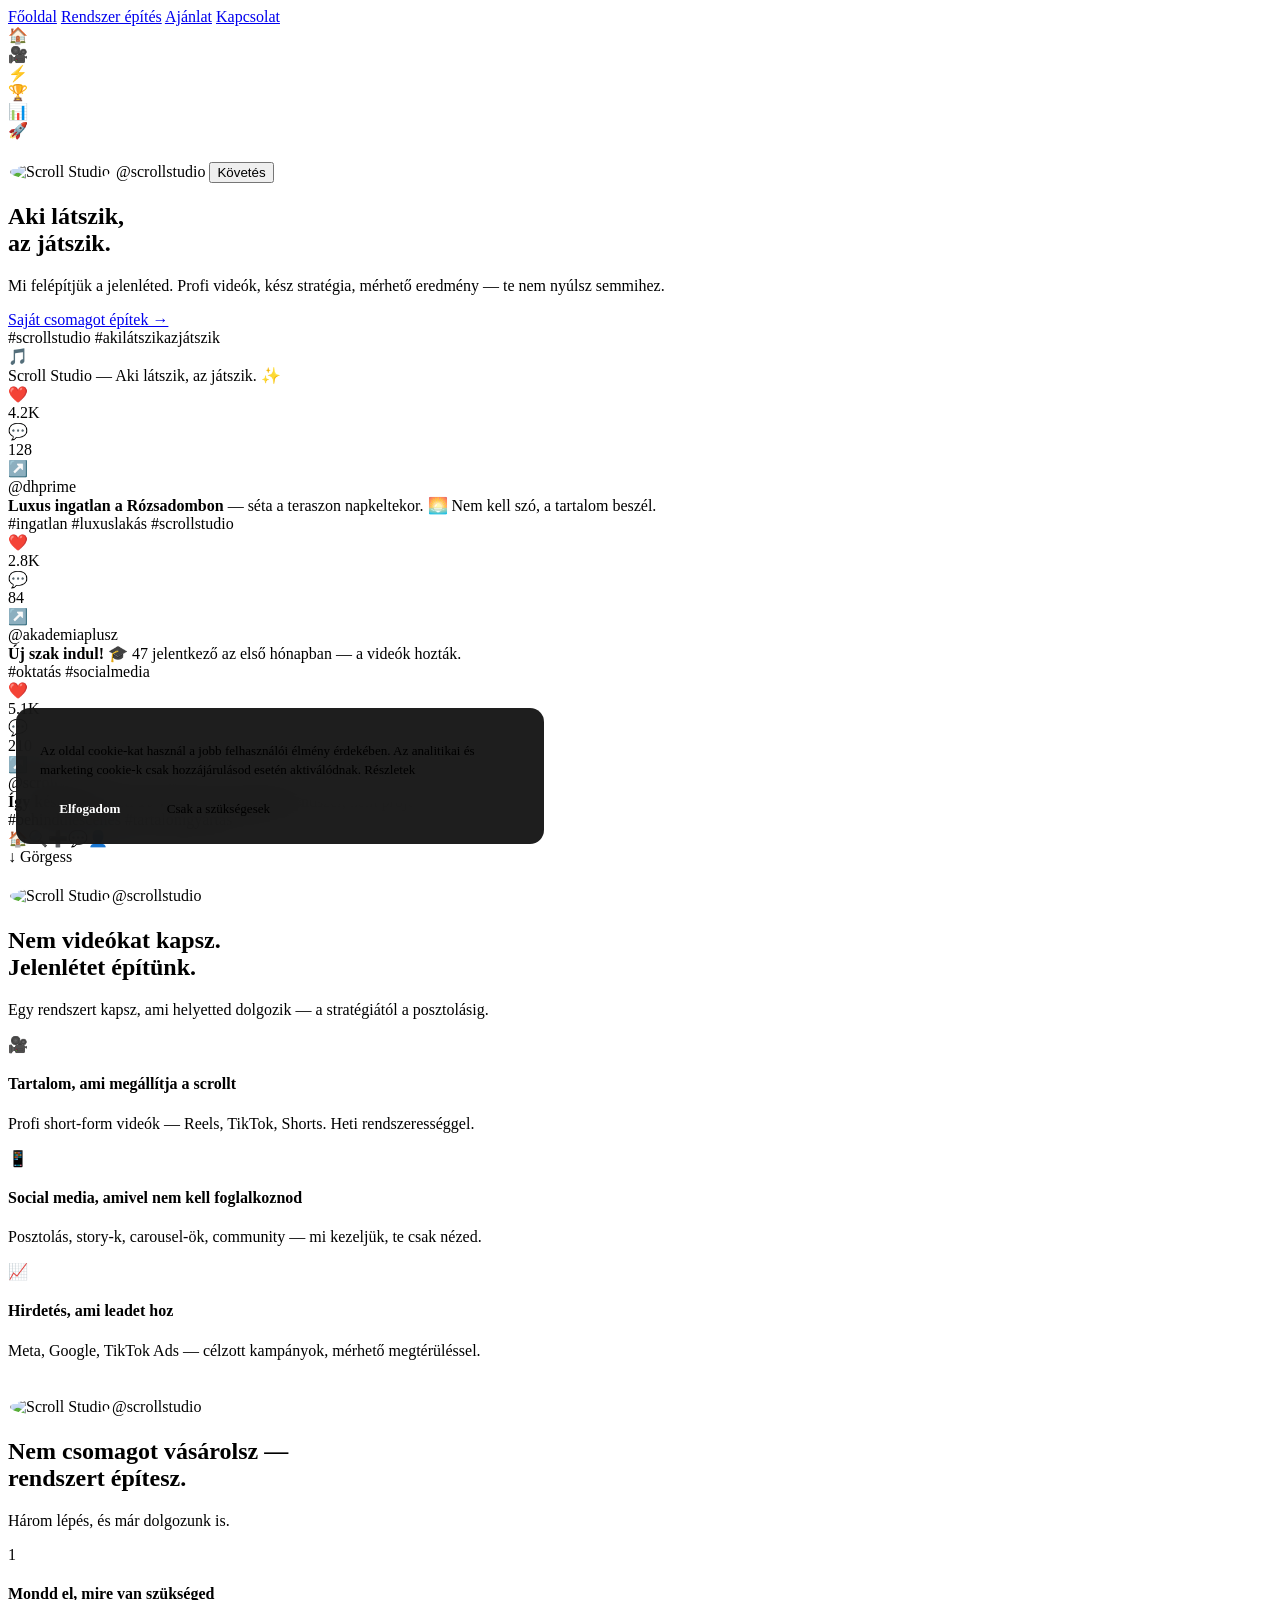
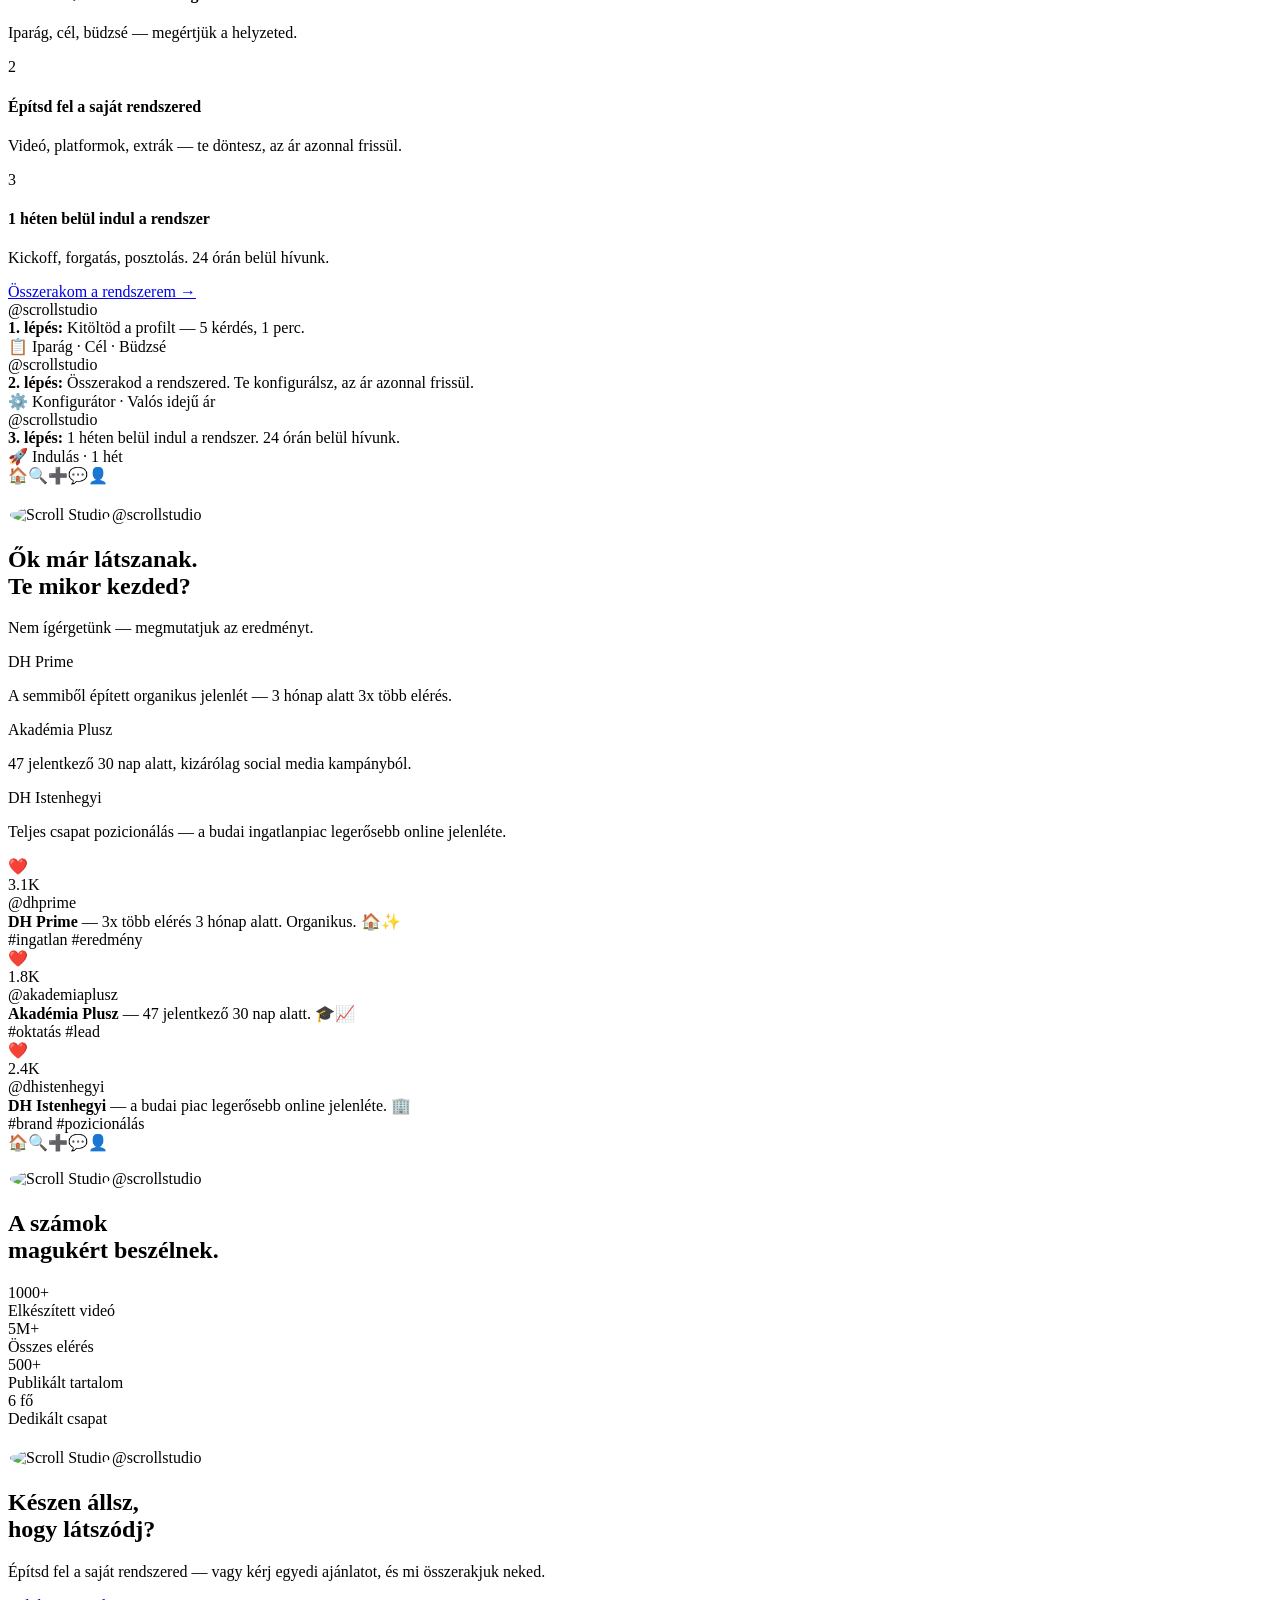
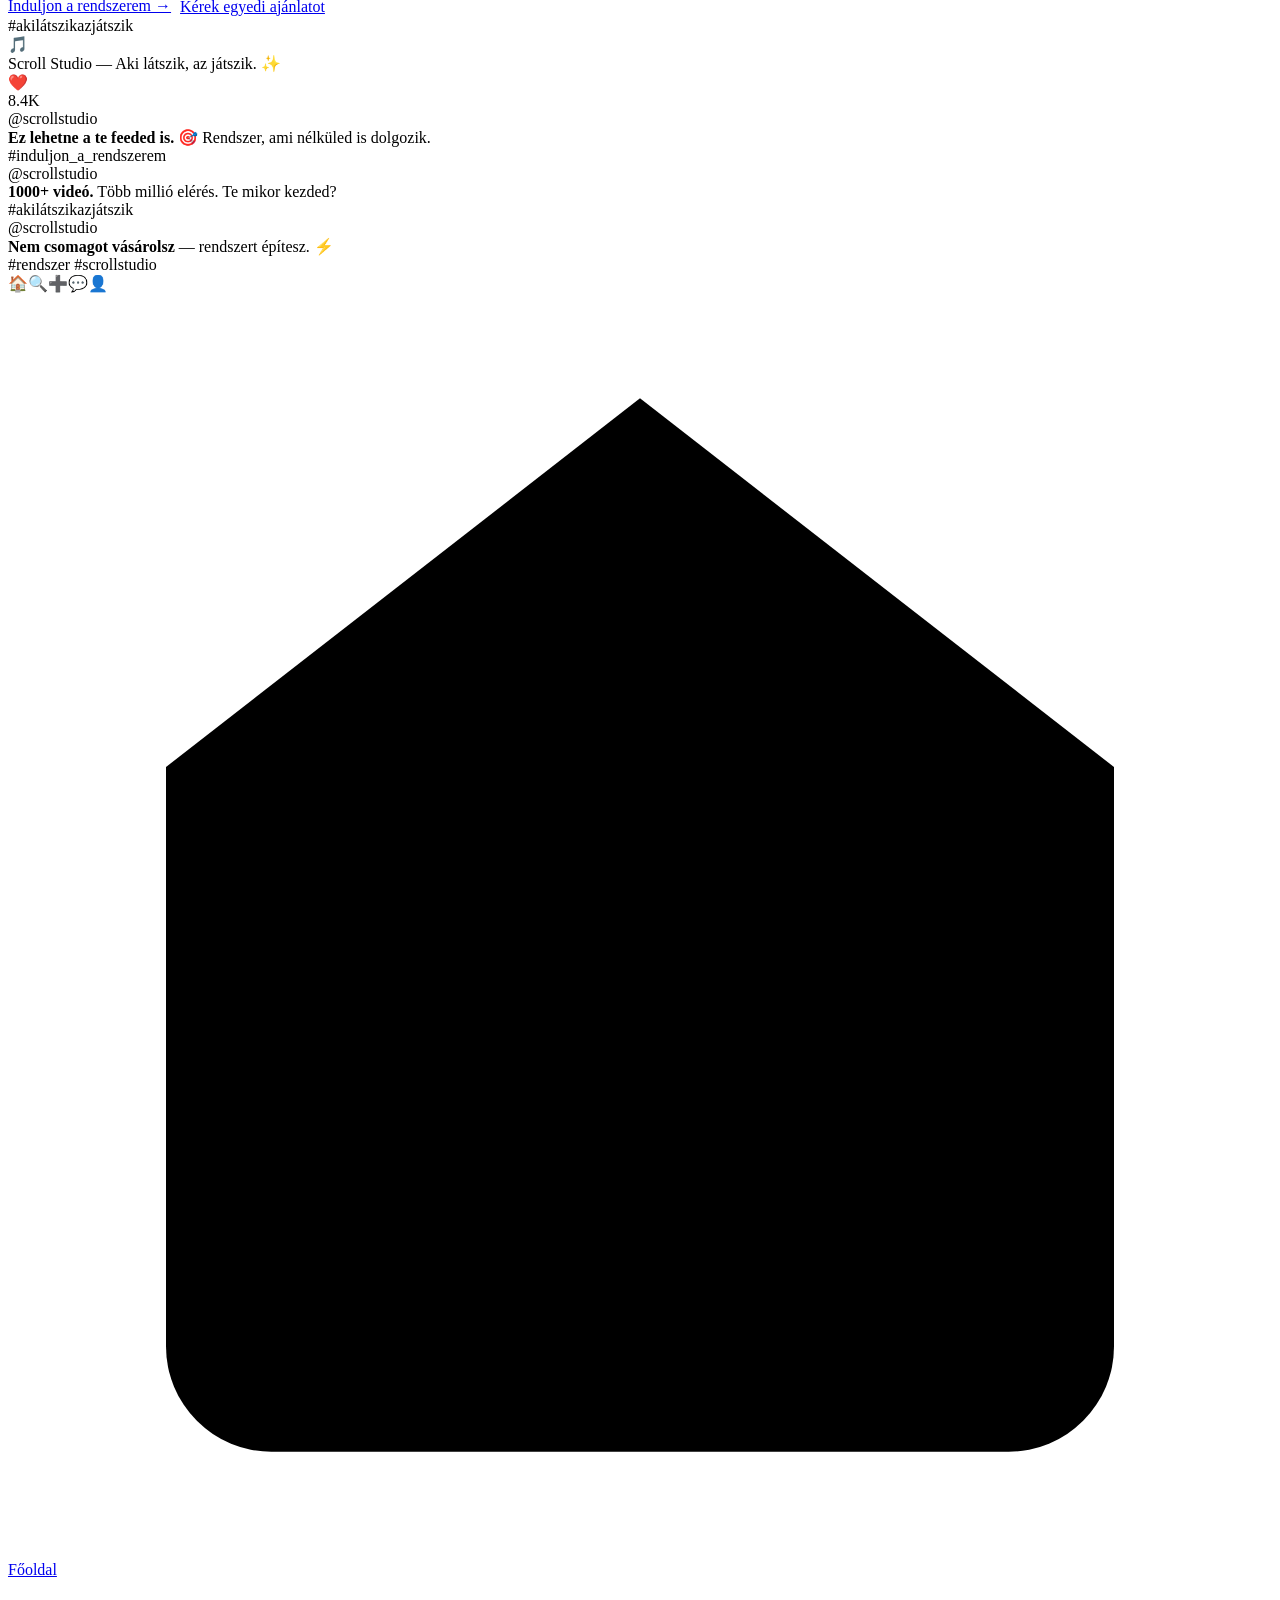
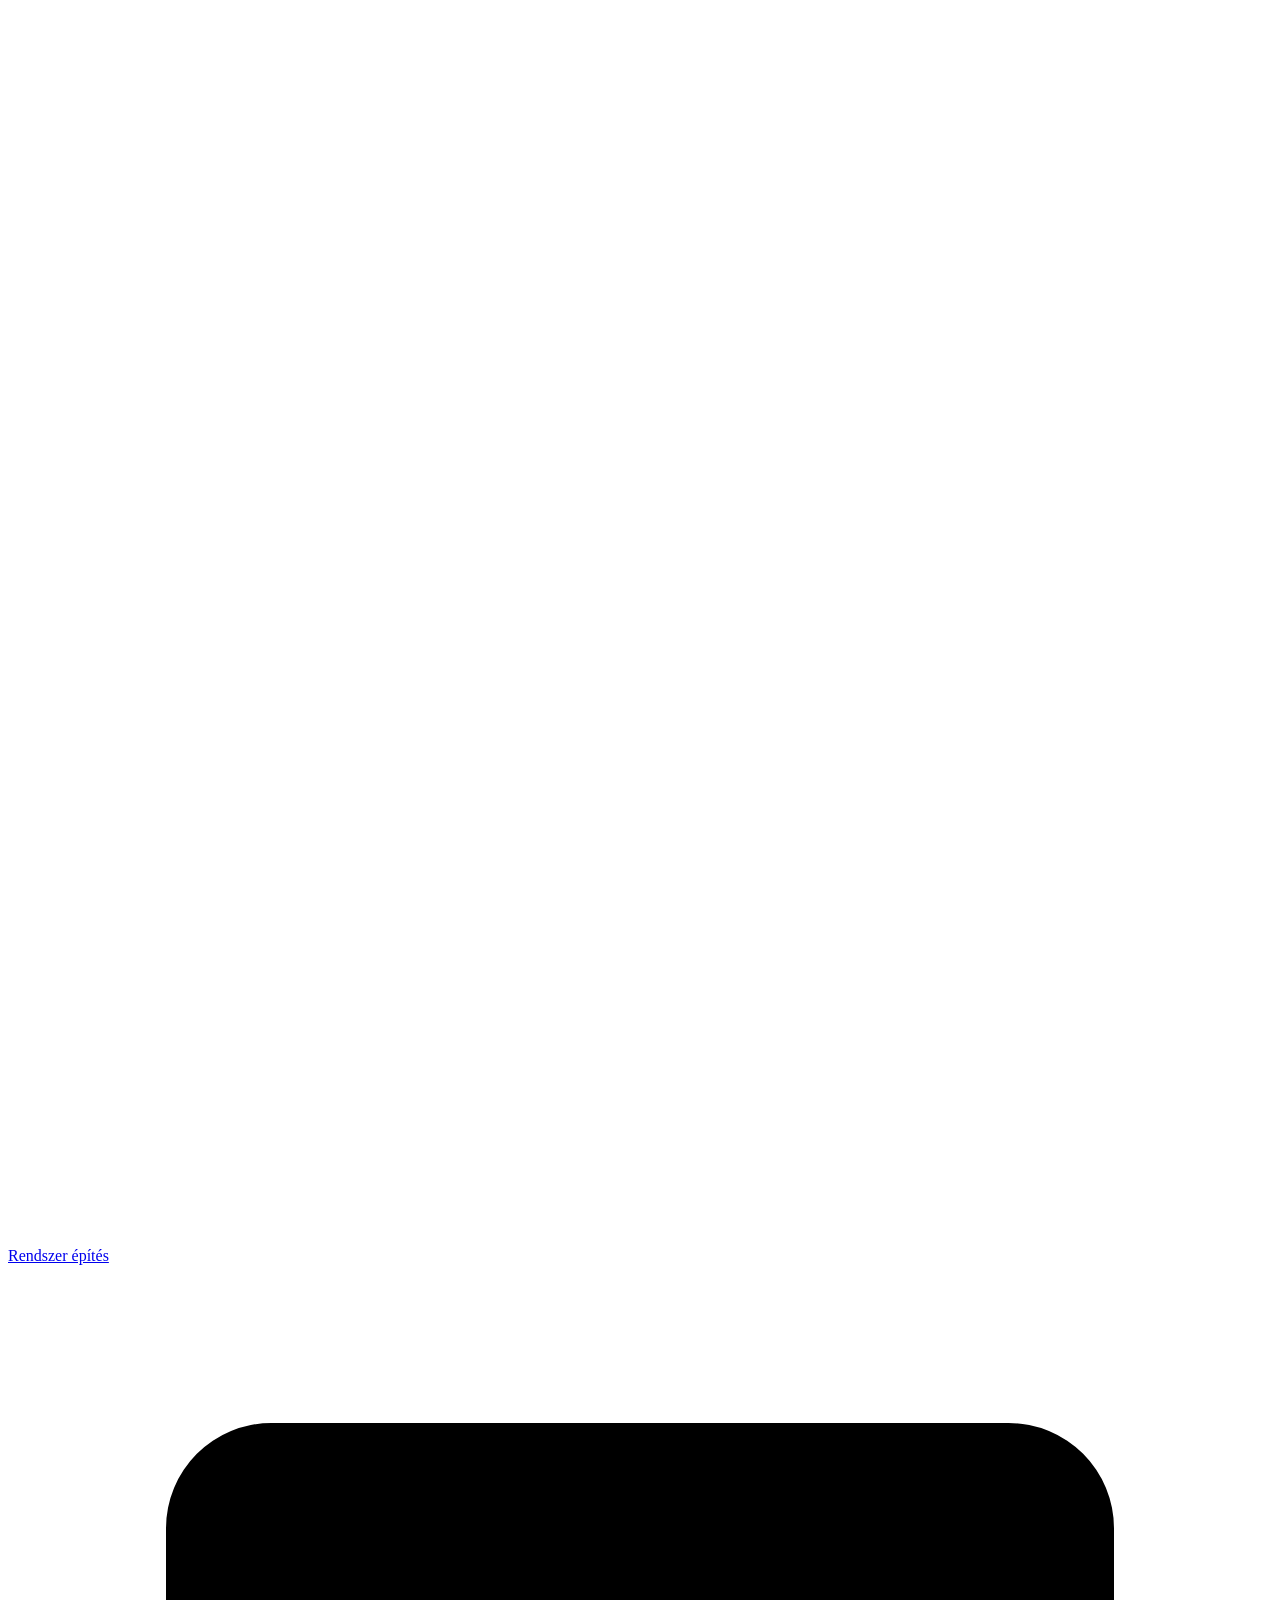
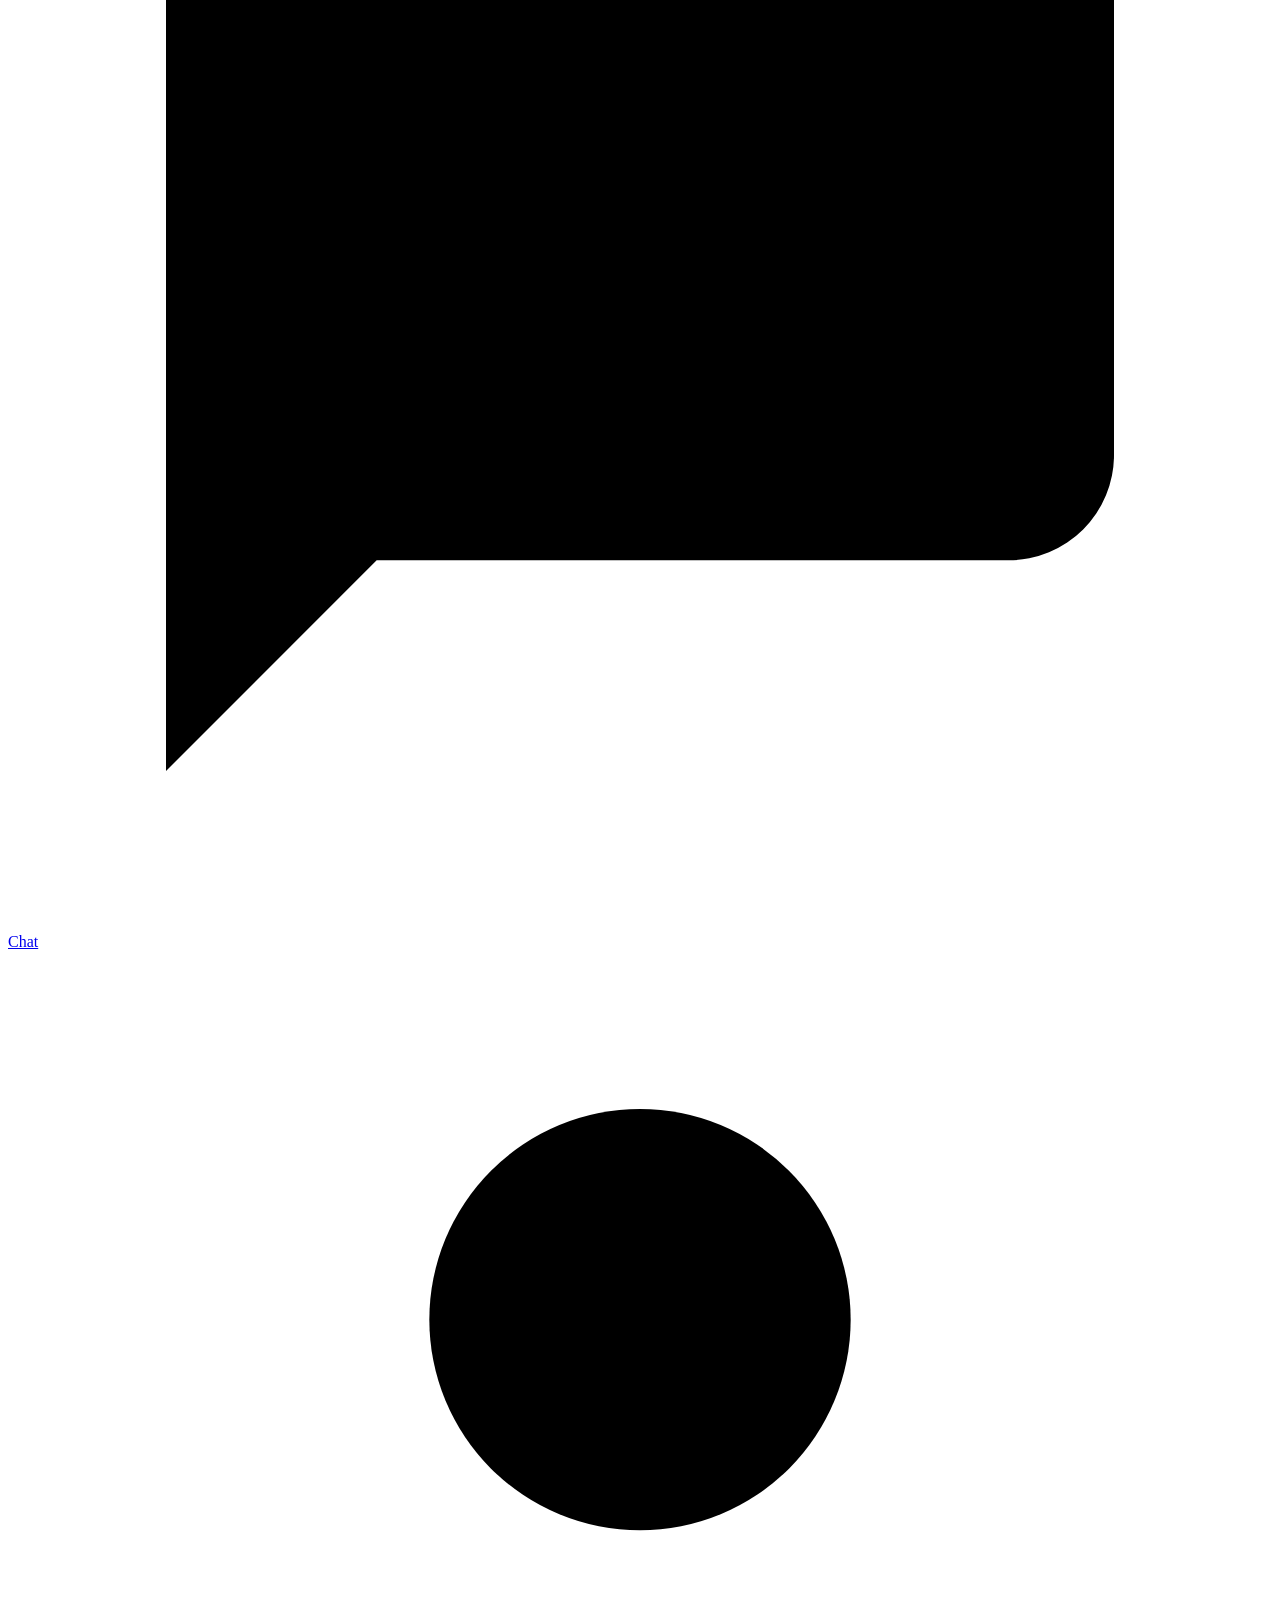
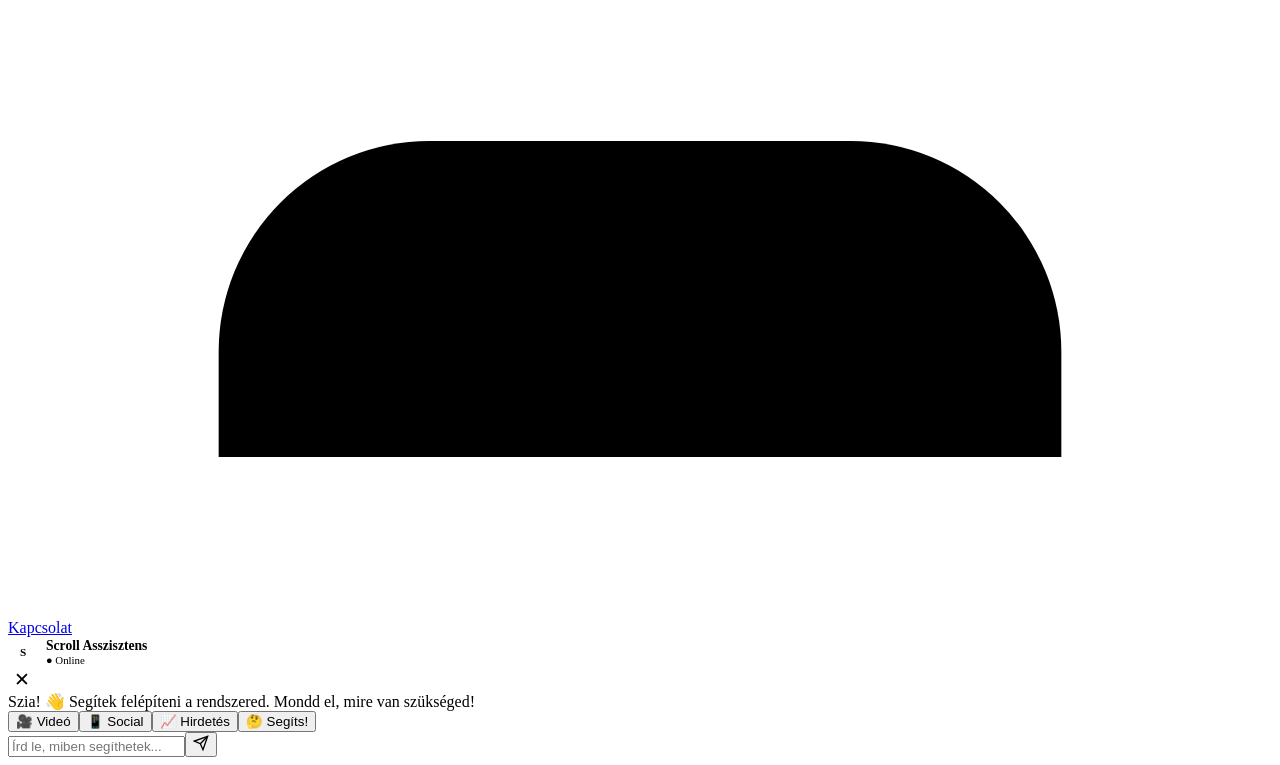
==== index.html @ dd9ee425 "Fix top nav — restore main navigation tabs Co-Authored-By: Claude Opus 4.6 (1M context) <noreply@ant" ====
<!DOCTYPE html>
<html lang="hu">
<head>
<meta charset="UTF-8">
<meta name="viewport" content="width=device-width, initial-scale=1.0, maximum-scale=1.0, user-scalable=no">
<title>Scroll Studio — Aki látszik, az játszik.</title>
<meta name="description" content="Mi felépítjük a jelenléted. 1000+ videó, több millió elérés. Profi social media rendszer, ami helyetted dolgozik.">
<link rel="preconnect" href="https://fonts.googleapis.com">
<link href="https://fonts.googleapis.com/css2?family=Montserrat:wght@400;500;600;700;800;900&family=Inter:wght@300;400;500;600;700&display=swap" rel="stylesheet">
<link rel="stylesheet" href="/style.css">
<style>
/* Cookie banner */
.cookie-banner { position: fixed; bottom: 3.5rem; left: 1rem; right: 1rem; z-index: 150; max-width: 480px; padding: 1.2rem 1.5rem; background: rgba(18,18,18,0.95); backdrop-filter: blur(20px); border: 1px solid var(--border); border-radius: 14px; display: none; animation: slideUp 0.4s ease; }
.cookie-banner.show { display: block; }
.cookie-banner p { font-size: 0.82rem; color: var(--text-sec); line-height: 1.5; margin-bottom: 0.8rem; }
.cookie-banner a { color: var(--cyan); text-decoration: none; }
.cookie-btns { display: flex; gap: 0.5rem; }
.cookie-accept { padding: 0.5rem 1.2rem; border-radius: 8px; background: var(--pink); color: #fff; border: none; font-family: var(--font); font-size: 0.82rem; font-weight: 600; cursor: pointer; }
.cookie-reject { padding: 0.5rem 1.2rem; border-radius: 8px; background: transparent; color: var(--text-sec); border: 1px solid var(--border); font-family: var(--font); font-size: 0.82rem; font-weight: 500; cursor: pointer; }
/* Logo in author bar */
.author-logo { width: 32px; height: 32px; border-radius: 50%; object-fit: cover; border: 2px solid rgba(255,255,255,0.15); }
@keyframes slideUp { from{transform:translateY(100%);opacity:0} to{transform:translateY(0);opacity:1} }
</style>
</head>
<body>

<!-- TOP NAV -->
<div class="top-nav">
  <a class="top-tab active" href="/">Főoldal</a>
  <a class="top-tab" href="/studio/">Rendszer építés</a>
  <a class="top-tab" href="/ajanlat/">Ajánlat</a>
  <a class="top-tab" href="/kapcsolat/">Kapcsolat</a>
</div>

<!-- RIGHT NAV -->
<div class="right-nav" id="rightNav">
  <div class="rnav-item active" data-s="0" data-tip="Főoldal">🏠</div>
  <div class="rnav-item" data-s="1" data-tip="Mit kapsz">🎥</div>
  <div class="rnav-item" data-s="2" data-tip="Hogyan működik">⚡</div>
  <div class="rnav-item" data-s="3" data-tip="Eredmények">🏆</div>
  <div class="rnav-item" data-s="4" data-tip="Számok">📊</div>
  <div class="rnav-sep"></div>
  <div class="rnav-item" data-s="5" data-tip="Indulj el">🚀</div>
</div>
<div class="rnav-tooltip" id="tooltip"></div>

<!-- FEED -->
<div class="feed" id="feed">

  <!-- 1. HERO — pozíció és eredmény, nem szolgáltatás -->
  <div class="slide slide--hero">
    <div class="slide-bg"><div class="particles"></div></div>
    <div class="slide-content">
      <div class="text-col">
        <div class="author">
          <img src="/assets/logo.png" alt="Scroll Studio" class="author-logo">
          <span class="author-name">@scrollstudio</span>
          <button class="author-follow" onclick="window.open('#','_blank')">Követés</button>
        </div>
        <div class="slide-text">
          <h2>Aki látszik,<br><span class="hl">az játszik.</span></h2>
          <p>Mi felépítjük a jelenléted. Profi videók, kész stratégia, mérhető eredmény — te nem nyúlsz semmihez.</p>
        </div>
        <a href="/studio/" class="slide-cta">Saját csomagot építek →</a>
        <div class="slide-tags"><span>#scrollstudio</span> <span>#akilátszikazjátszik</span></div>
        <div class="slide-music">🎵 <div class="marquee"><span>Scroll Studio — Aki látszik, az játszik. ✨</span></div></div>
      </div>
      <div class="visual-col">
        <div class="phone-glow"></div>
        <div class="phone">
          <div class="phone-screen">
            <div class="phone-feed">
              <div class="phone-post phone-post--1">
                <div class="pp-actions"><div class="pp-action">❤️</div><div class="pp-action-count">4.2K</div><div class="pp-action">💬</div><div class="pp-action-count">128</div><div class="pp-action">↗️</div></div>
                <div class="pp-author"><div class="pp-avatar"></div><span class="pp-name">@dhprime</span></div>
                <div class="pp-text"><strong>Luxus ingatlan a Rózsadombon</strong> — séta a teraszon napkeltekor. 🌅 Nem kell szó, a tartalom beszél.</div>
                <div class="pp-tags">#ingatlan #luxuslakás #scrollstudio</div>
              </div>
              <div class="phone-post phone-post--2">
                <div class="pp-actions"><div class="pp-action">❤️</div><div class="pp-action-count">2.8K</div><div class="pp-action">💬</div><div class="pp-action-count">84</div><div class="pp-action">↗️</div></div>
                <div class="pp-author"><div class="pp-avatar"></div><span class="pp-name">@akademiaplusz</span></div>
                <div class="pp-text"><strong>Új szak indul!</strong> 🎓 47 jelentkező az első hónapban — a videók hozták.</div>
                <div class="pp-tags">#oktatás #socialmedia</div>
              </div>
              <div class="phone-post phone-post--3">
                <div class="pp-actions"><div class="pp-action">❤️</div><div class="pp-action-count">5.1K</div><div class="pp-action">💬</div><div class="pp-action-count">210</div><div class="pp-action">↗️</div></div>
                <div class="pp-author"><div class="pp-avatar"></div><span class="pp-name">@scrollstudio</span></div>
                <div class="pp-text"><strong>Így készül egy heti 10 videós csomag</strong> 🎬 Rendszer, nem projekt.</div>
                <div class="pp-tags">#behindthescenes #tartalomgyártás</div>
              </div>
            </div>
          </div>
          <div class="phone-bar"><span class="act">🏠</span><span>🔍</span><span>➕</span><span>💬</span><span>👤</span></div>
        </div>
      </div>
    </div>
    <div class="scroll-hint"><span>↓ Görgess</span></div>
  </div>

  <!-- 2. MIT KAPSZ — outcome-alapú, nem feature lista -->
  <div class="slide slide--svc">
    <div class="slide-bg"><div class="particles"></div></div>
    <div class="slide-content single-col">
      <div class="text-col">
        <div class="author"><img src="/assets/logo.png" alt="Scroll Studio" class="author-logo"><span class="author-name">@scrollstudio</span></div>
        <div class="slide-text">
          <h2>Nem videókat kapsz.<br><span class="hl">Jelenlétet építünk.</span></h2>
          <p>Egy rendszert kapsz, ami helyetted dolgozik — a stratégiától a posztolásig.</p>
        </div>
        <div class="svc-row">
          <div class="svc-card"><span class="icon">🎥</span><h4>Tartalom, ami megállítja a scrollt</h4><p>Profi short-form videók — Reels, TikTok, Shorts. Heti rendszerességgel.</p></div>
          <div class="svc-card"><span class="icon">📱</span><h4>Social media, amivel nem kell foglalkoznod</h4><p>Posztolás, story-k, carousel-ök, community — mi kezeljük, te csak nézed.</p></div>
          <div class="svc-card"><span class="icon">📈</span><h4>Hirdetés, ami leadet hoz</h4><p>Meta, Google, TikTok Ads — célzott kampányok, mérhető megtérüléssel.</p></div>
        </div>
      </div>
    </div>
  </div>

  <!-- 3. HOGYAN MŰKÖDIK -->
  <div class="slide slide--how">
    <div class="slide-bg"><div class="particles"></div></div>
    <div class="slide-content">
      <div class="text-col">
        <div class="author"><img src="/assets/logo.png" alt="Scroll Studio" class="author-logo"><span class="author-name">@scrollstudio</span></div>
        <div class="slide-text">
          <h2>Nem csomagot vásárolsz —<br><span class="gld">rendszert építesz.</span></h2>
          <p>Három lépés, és már dolgozunk is.</p>
        </div>
        <div class="steps-list">
          <div class="step-row"><div class="step-num">1</div><div><h4>Mondd el, mire van szükséged</h4><p>Iparág, cél, büdzsé — megértjük a helyzeted.</p></div></div>
          <div class="step-row"><div class="step-num">2</div><div><h4>Építsd fel a saját rendszered</h4><p>Videó, platformok, extrák — te döntesz, az ár azonnal frissül.</p></div></div>
          <div class="step-row"><div class="step-num">3</div><div><h4>1 héten belül indul a rendszer</h4><p>Kickoff, forgatás, posztolás. 24 órán belül hívunk.</p></div></div>
        </div>
        <a href="/studio/" class="slide-cta">Összerakom a rendszerem →</a>
      </div>
      <div class="visual-col">
        <div class="phone-glow"></div>
        <div class="phone">
          <div class="phone-screen">
            <div class="phone-feed" style="animation-delay:-4s">
              <div class="phone-post phone-post--2">
                <div class="pp-author"><div class="pp-avatar"></div><span class="pp-name">@scrollstudio</span></div>
                <div class="pp-text"><strong>1. lépés:</strong> Kitöltöd a profilt — 5 kérdés, 1 perc.</div>
                <div class="pp-tags">📋 Iparág · Cél · Büdzsé</div>
              </div>
              <div class="phone-post phone-post--3">
                <div class="pp-author"><div class="pp-avatar"></div><span class="pp-name">@scrollstudio</span></div>
                <div class="pp-text"><strong>2. lépés:</strong> Összerakod a rendszered. Te konfigurálsz, az ár azonnal frissül.</div>
                <div class="pp-tags">⚙️ Konfigurátor · Valós idejű ár</div>
              </div>
              <div class="phone-post phone-post--1">
                <div class="pp-author"><div class="pp-avatar"></div><span class="pp-name">@scrollstudio</span></div>
                <div class="pp-text"><strong>3. lépés:</strong> 1 héten belül indul a rendszer. 24 órán belül hívunk.</div>
                <div class="pp-tags">🚀 Indulás · 1 hét</div>
              </div>
            </div>
          </div>
          <div class="phone-bar"><span class="act">🏠</span><span>🔍</span><span>➕</span><span>💬</span><span>👤</span></div>
        </div>
      </div>
    </div>
  </div>

  <!-- 4. REFERENCIÁK -->
  <div class="slide slide--refs">
    <div class="slide-bg"><div class="particles"></div></div>
    <div class="slide-content">
      <div class="text-col">
        <div class="author"><img src="/assets/logo.png" alt="Scroll Studio" class="author-logo"><span class="author-name">@scrollstudio</span></div>
        <div class="slide-text">
          <h2>Ők már látszanak.<br><span class="hl">Te mikor kezded?</span></h2>
          <p>Nem ígérgetünk — megmutatjuk az eredményt.</p>
        </div>
        <div class="refs-list">
          <div class="ref-card"><div class="name">DH Prime</div><p>A semmiből épített organikus jelenlét — 3 hónap alatt 3x több elérés.</p></div>
          <div class="ref-card"><div class="name">Akadémia Plusz</div><p>47 jelentkező 30 nap alatt, kizárólag social media kampányból.</p></div>
          <div class="ref-card"><div class="name">DH Istenhegyi</div><p>Teljes csapat pozicionálás — a budai ingatlanpiac legerősebb online jelenléte.</p></div>
        </div>
      </div>
      <div class="visual-col">
        <div class="phone-glow"></div>
        <div class="phone">
          <div class="phone-screen">
            <div class="phone-feed" style="animation-delay:-8s">
              <div class="phone-post phone-post--1">
                <div class="pp-actions"><div class="pp-action">❤️</div><div class="pp-action-count">3.1K</div></div>
                <div class="pp-author"><div class="pp-avatar"></div><span class="pp-name">@dhprime</span></div>
                <div class="pp-text"><strong>DH Prime</strong> — 3x több elérés 3 hónap alatt. Organikus. 🏠✨</div>
                <div class="pp-tags">#ingatlan #eredmény</div>
              </div>
              <div class="phone-post phone-post--2">
                <div class="pp-actions"><div class="pp-action">❤️</div><div class="pp-action-count">1.8K</div></div>
                <div class="pp-author"><div class="pp-avatar"></div><span class="pp-name">@akademiaplusz</span></div>
                <div class="pp-text"><strong>Akadémia Plusz</strong> — 47 jelentkező 30 nap alatt. 🎓📈</div>
                <div class="pp-tags">#oktatás #lead</div>
              </div>
              <div class="phone-post phone-post--3">
                <div class="pp-actions"><div class="pp-action">❤️</div><div class="pp-action-count">2.4K</div></div>
                <div class="pp-author"><div class="pp-avatar"></div><span class="pp-name">@dhistenhegyi</span></div>
                <div class="pp-text"><strong>DH Istenhegyi</strong> — a budai piac legerősebb online jelenléte. 🏢</div>
                <div class="pp-tags">#brand #pozicionálás</div>
              </div>
            </div>
          </div>
          <div class="phone-bar"><span class="act">🏠</span><span>🔍</span><span>➕</span><span>💬</span><span>👤</span></div>
        </div>
      </div>
    </div>
  </div>

  <!-- 5. SZÁMOK — nagy volumenű, skálázott -->
  <div class="slide slide--stats">
    <div class="slide-bg"><div class="particles"></div></div>
    <div class="slide-content single-col">
      <div class="text-col">
        <div class="author"><img src="/assets/logo.png" alt="Scroll Studio" class="author-logo"><span class="author-name">@scrollstudio</span></div>
        <div class="slide-text"><h2>A számok<br><span class="hl">magukért beszélnek.</span></h2></div>
        <div class="stats-row">
          <div class="stat-box"><div class="num" data-target="1000" data-suffix="+">0</div><div class="label">Elkészített videó</div></div>
          <div class="stat-box"><div class="num" data-target="5" data-suffix="M+">0</div><div class="label">Összes elérés</div></div>
          <div class="stat-box"><div class="num" data-target="500" data-suffix="+">0</div><div class="label">Publikált tartalom</div></div>
          <div class="stat-box"><div class="num" data-target="6" data-suffix=" fő">0</div><div class="label">Dedikált csapat</div></div>
        </div>
      </div>
    </div>
  </div>

  <!-- 6. CTA — egyetlen, erős CTA -->
  <div class="slide slide--cta">
    <div class="slide-bg"><div class="particles"></div></div>
    <div class="slide-content">
      <div class="text-col">
        <div class="author"><img src="/assets/logo.png" alt="Scroll Studio" class="author-logo"><span class="author-name">@scrollstudio</span></div>
        <div class="slide-text">
          <h2>Készen állsz,<br><span class="hl">hogy látszódj?</span></h2>
          <p>Építsd fel a saját rendszered — vagy kérj egyedi ajánlatot, és mi összerakjuk neked.</p>
        </div>
        <div style="display:flex;gap:0.5rem;flex-wrap:wrap;margin-top:0.8rem">
          <a href="/studio/" class="slide-cta">Induljon a rendszerem →</a>
          <a href="/kapcsolat/" class="slide-cta" style="background:transparent;border:1px solid rgba(255,255,255,0.2)">Kérek egyedi ajánlatot</a>
        </div>
        <div class="slide-tags"><span>#akilátszikazjátszik</span></div>
        <div class="slide-music">🎵 <div class="marquee"><span>Scroll Studio — Aki látszik, az játszik. ✨</span></div></div>
      </div>
      <div class="visual-col">
        <div class="phone-glow"></div>
        <div class="phone">
          <div class="phone-screen">
            <div class="phone-feed" style="animation-delay:-2s">
              <div class="phone-post phone-post--3">
                <div class="pp-actions"><div class="pp-action">❤️</div><div class="pp-action-count">8.4K</div></div>
                <div class="pp-author"><div class="pp-avatar"></div><span class="pp-name">@scrollstudio</span></div>
                <div class="pp-text"><strong>Ez lehetne a te feeded is.</strong> 🎯 Rendszer, ami nélküled is dolgozik.</div>
                <div class="pp-tags">#induljon_a_rendszerem</div>
              </div>
              <div class="phone-post phone-post--1">
                <div class="pp-author"><div class="pp-avatar"></div><span class="pp-name">@scrollstudio</span></div>
                <div class="pp-text"><strong>1000+ videó.</strong> Több millió elérés. Te mikor kezded?</div>
                <div class="pp-tags">#akilátszikazjátszik</div>
              </div>
              <div class="phone-post phone-post--2">
                <div class="pp-author"><div class="pp-avatar"></div><span class="pp-name">@scrollstudio</span></div>
                <div class="pp-text"><strong>Nem csomagot vásárolsz</strong> — rendszert építesz. ⚡</div>
                <div class="pp-tags">#rendszer #scrollstudio</div>
              </div>
            </div>
          </div>
          <div class="phone-bar"><span class="act">🏠</span><span>🔍</span><span>➕</span><span>💬</span><span>👤</span></div>
        </div>
      </div>
    </div>
  </div>

</div>

<!-- BOTTOM NAV — egyszerűsítve, nincs dupla konfigurátor link -->
<div class="bottom-nav">
  <a class="bnav active" href="/"><svg viewBox="0 0 24 24" stroke-linecap="round" stroke-linejoin="round"><path d="M3 9l9-7 9 7v11a2 2 0 01-2 2H5a2 2 0 01-2-2z"/></svg><span>Főoldal</span></a>
  <a class="bnav" href="/studio/"><div class="nav-create"><svg viewBox="0 0 24 24" stroke-linecap="round" stroke-linejoin="round"><line x1="12" y1="5" x2="12" y2="19"/><line x1="5" y1="12" x2="19" y2="12"/></svg></div><span>Rendszer építés</span></a>
  <a class="bnav" href="#" onclick="toggleChat();return false"><svg viewBox="0 0 24 24" stroke-linecap="round" stroke-linejoin="round"><path d="M21 15a2 2 0 01-2 2H7l-4 4V5a2 2 0 012-2h14a2 2 0 012 2z"/></svg><span>Chat</span></a>
  <a class="bnav" href="/kapcsolat/"><svg viewBox="0 0 24 24" stroke-linecap="round" stroke-linejoin="round"><path d="M20 21v-2a4 4 0 00-4-4H8a4 4 0 00-4 4v2"/><circle cx="12" cy="7" r="4"/></svg><span>Kapcsolat</span></a>
</div>

<!-- COOKIE BANNER -->
<div class="cookie-banner" id="cookieBanner">
  <p>Az oldal cookie-kat használ a jobb felhasználói élmény érdekében. Az analitikai és marketing cookie-k csak hozzájárulásod esetén aktiválódnak. <a href="/adatvedelem/">Részletek</a></p>
  <div class="cookie-btns">
    <button class="cookie-accept" onclick="acceptCookies()">Elfogadom</button>
    <button class="cookie-reject" onclick="rejectCookies()">Csak a szükségesek</button>
  </div>
</div>

<!-- CHAT -->
<div class="chat-ov" id="chatOv">
  <div class="chat-box">
    <div class="chat-hd"><div style="display:flex;align-items:center;gap:0.5rem"><div style="width:30px;height:30px;border-radius:50%;background:linear-gradient(135deg,var(--pink),var(--cyan));display:flex;align-items:center;justify-content:center;font-weight:800;font-size:0.7rem">S</div><div><div style="font-weight:700;font-size:0.85rem">Scroll Asszisztens</div><div style="font-size:0.68rem;color:var(--text-dim)">● Online</div></div></div><button onclick="toggleChat()" style="background:none;border:none;color:var(--text-dim);font-size:1.2rem;cursor:pointer">✕</button></div>
    <div class="chat-msgs" id="cmsgs"><div class="chat-m bot"><div class="chat-b">Szia! 👋 Segítek felépíteni a rendszered. Mondd el, mire van szükséged!</div></div></div>
    <div class="chat-q" id="cq"><button onclick="sq('Videós tartalmat szeretnék')">🎥 Videó</button><button onclick="sq('Social media kezelést keresek')">📱 Social</button><button onclick="sq('Hirdetéskezelés érdekel')">📈 Hirdetés</button><button onclick="sq('Segíts!')">🤔 Segíts!</button></div>
    <div class="chat-input-row"><input type="text" id="ci" placeholder="Írd le, miben segíthetek..." onkeydown="if(event.key==='Enter')sm()"><button onclick="sm()"><svg width="16" height="16" viewBox="0 0 24 24" fill="none" stroke="currentColor" stroke-width="2"><line x1="22" y1="2" x2="11" y2="13"/><polygon points="22 2 15 22 11 13 2 9 22 2"/></svg></button></div>
  </div>
</div>

<script>
// Particles
document.querySelectorAll('.particles').forEach(c=>{for(let i=0;i<7;i++){const p=document.createElement('div');p.className='particle';p.style.left=Math.random()*100+'%';p.style.animationDuration=(10+Math.random()*14)+'s';p.style.animationDelay=Math.random()*12+'s';const s=1.5+Math.random()*2.5;p.style.width=p.style.height=s+'px';c.appendChild(p)}});

// Nav
const feed=document.getElementById('feed'),slides=[...document.querySelectorAll('.slide')],tooltip=document.getElementById('tooltip');
function go(i){slides[i]&&slides[i].scrollIntoView({behavior:'smooth'})}
document.querySelectorAll('.rnav-item[data-s]').forEach(el=>{el.addEventListener('click',()=>go(parseInt(el.dataset.s)))});
document.querySelectorAll('.rnav-item[data-tip]').forEach(el=>{el.addEventListener('mouseenter',()=>{const r=el.getBoundingClientRect();tooltip.textContent=el.dataset.tip;tooltip.style.top=(r.top+r.height/2-12)+'px';tooltip.style.right=(window.innerWidth-r.left+8)+'px';tooltip.style.left='auto';tooltip.classList.add('show')});el.addEventListener('mouseleave',()=>tooltip.classList.remove('show'))});
let raf=null;
feed.addEventListener('scroll',()=>{if(raf)return;raf=requestAnimationFrame(()=>{const idx=Math.round(feed.scrollTop/window.innerHeight);document.querySelectorAll('.rnav-item[data-s]').forEach(n=>n.classList.toggle('active',parseInt(n.dataset.s)===idx));raf=null})},{passive:true});

// Counters
const cObs=new IntersectionObserver(es=>{es.forEach(e=>{if(e.isIntersecting){const el=e.target,t=parseFloat(el.dataset.target),s=el.dataset.suffix||'',d=1500,st=performance.now();(function tick(n){const p=Math.min((n-st)/d,1);el.textContent=Math.floor((1-Math.pow(1-p,4))*t)+s;if(p<1)requestAnimationFrame(tick)})(st);cObs.unobserve(el)}})},{threshold:0.5,root:feed});
document.querySelectorAll('.num[data-target]').forEach(e=>cObs.observe(e));

// Cookie banner
function acceptCookies(){document.getElementById('cookieBanner').classList.remove('show');localStorage.setItem('cookies','all')}
function rejectCookies(){document.getElementById('cookieBanner').classList.remove('show');localStorage.setItem('cookies','essential')}
if(!localStorage.getItem('cookies')){setTimeout(()=>document.getElementById('cookieBanner').classList.add('show'),2000)}

// Chat
function toggleChat(){document.getElementById('chatOv').classList.toggle('open')}
const cmsgs=document.getElementById('cmsgs');let cs=0;
function am(t,tp){const d=document.createElement('div');d.className='chat-m '+tp;d.innerHTML='<div class="chat-b">'+t+'</div>';cmsgs.appendChild(d);cmsgs.scrollTop=cmsgs.scrollHeight}
function br(t){setTimeout(()=>am(t,'bot'),600)}
function setQ(bs){setTimeout(()=>{document.getElementById('cq').innerHTML=bs.map(b=>`<button onclick="sq('${b.replace(/'/g,"\\'")}')">${b}</button>`).join('')},700)}
function sq(t){am(t,'usr');pc(t)}
function sm(){const v=document.getElementById('ci').value.trim();if(!v)return;document.getElementById('ci').value='';am(v,'usr');pc(v)}
function pc(m){const l=m.toLowerCase();
if(cs===0){cs=1;br('Melyik iparágban dolgozol? 🎯');setQ(['Ingatlan','Szépség','Vendéglátás','Fitness','Webshop','Szolgáltató']);return}
if(cs===1){cs=2;br(m+' — szuper! Mi a legfontosabb célod most?');setQ(['Több ügyfelet','Brand építés','Értékesítés']);return}
if(cs===2){cs=3;br('Milyen havi büdzséban gondolkozol?');setQ(['250K alatt','250–400K','400K felett']);return}
if(cs===3){cs=4;if(l.includes('alatt'))br('Az <strong>Elinduláshoz</strong> csomag ideális neked — heti 2 videó, stabil jelenlét.');else if(l.includes('felett'))br('A <strong>Dominanciához</strong> csomag hozza a legtöbb eredményt — heti 4 videó, teljes platformuralom.');else br('A <strong>Növekedéshez</strong> csomag a legjobb start — heti 2-3 videó, az algoritmus elkezd dolgozni neked.');setQ(['Összerakom a rendszerem','Kérek egyedi ajánlatot']);return}
if(cs>=4){if(l.includes('rendszer')||l.includes('összerakom')){toggleChat();window.location.href='/studio/'}else if(l.includes('ajánlat')||l.includes('egyedi')){toggleChat();window.location.href='/kapcsolat/'}else{br('Válaszd ki! 👇');setQ(['Összerakom a rendszerem','Kérek egyedi ajánlatot'])}}}
</script>
</body>
</html>
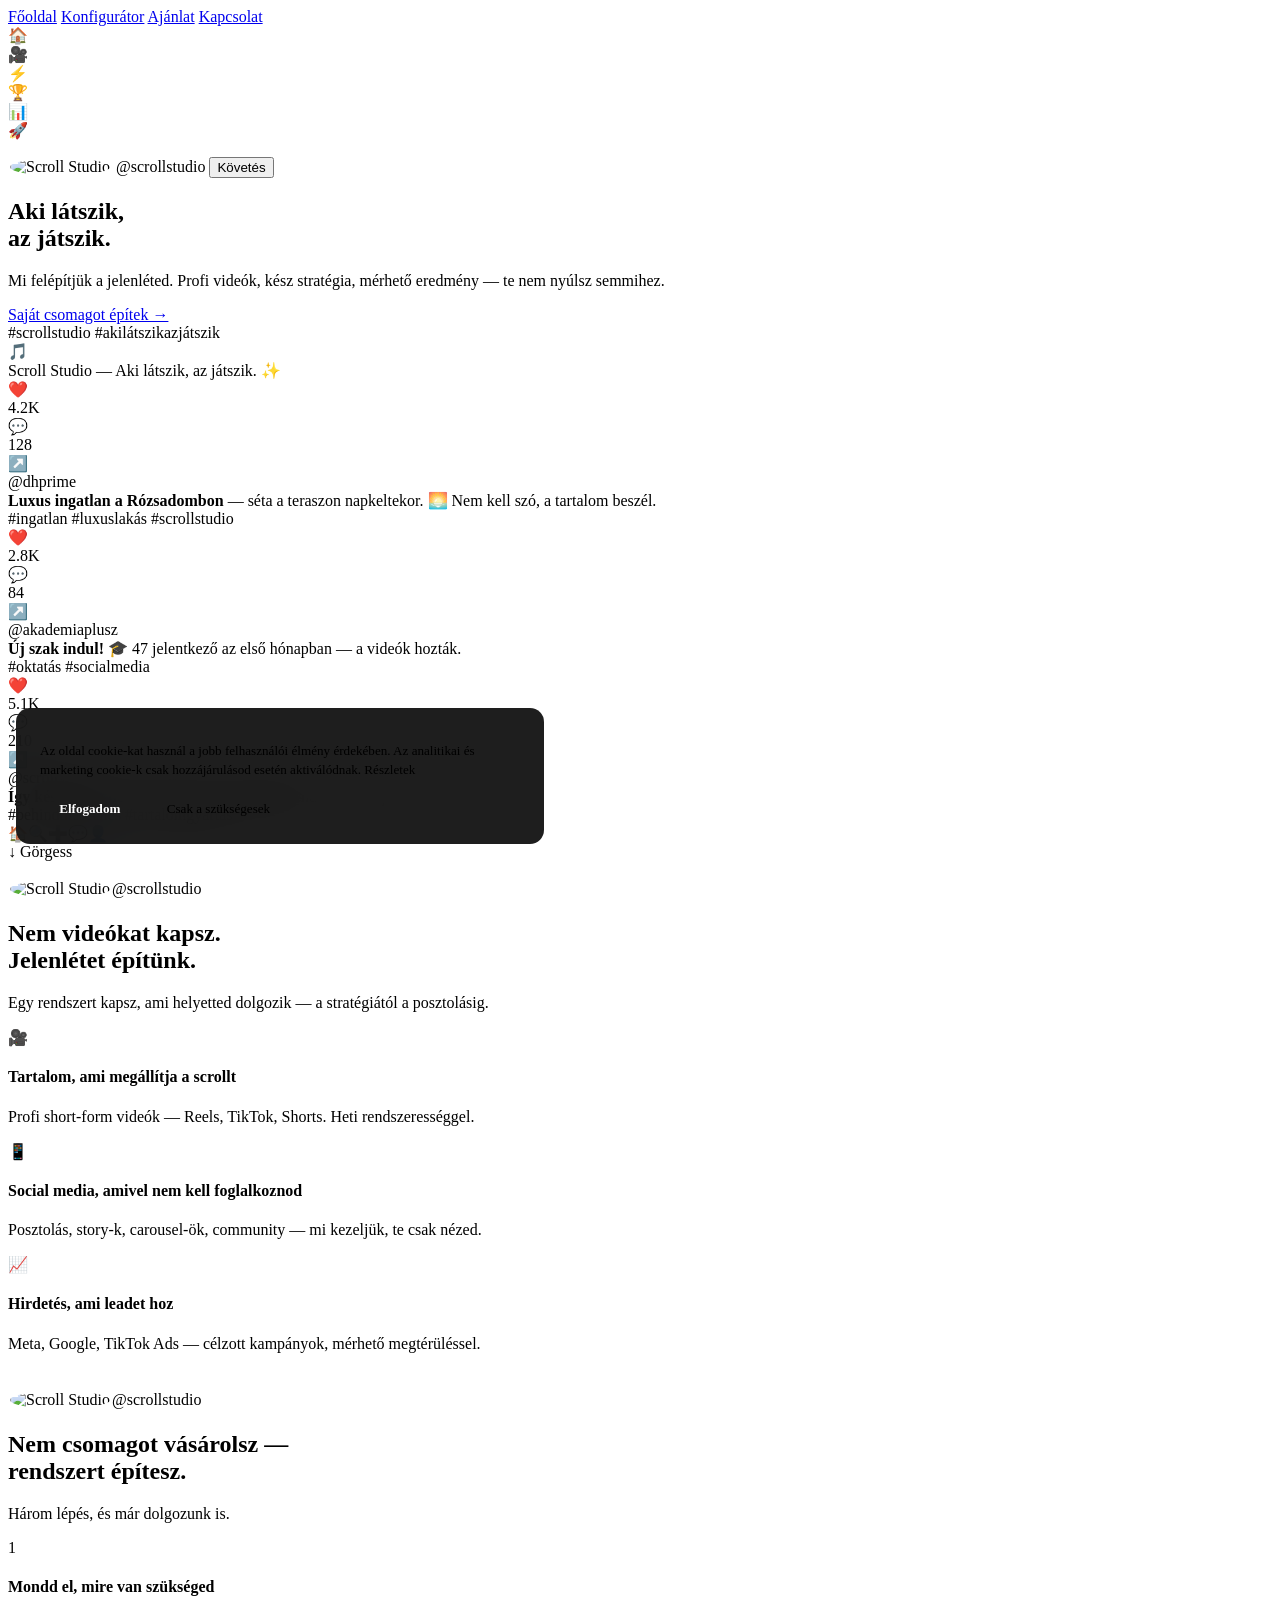
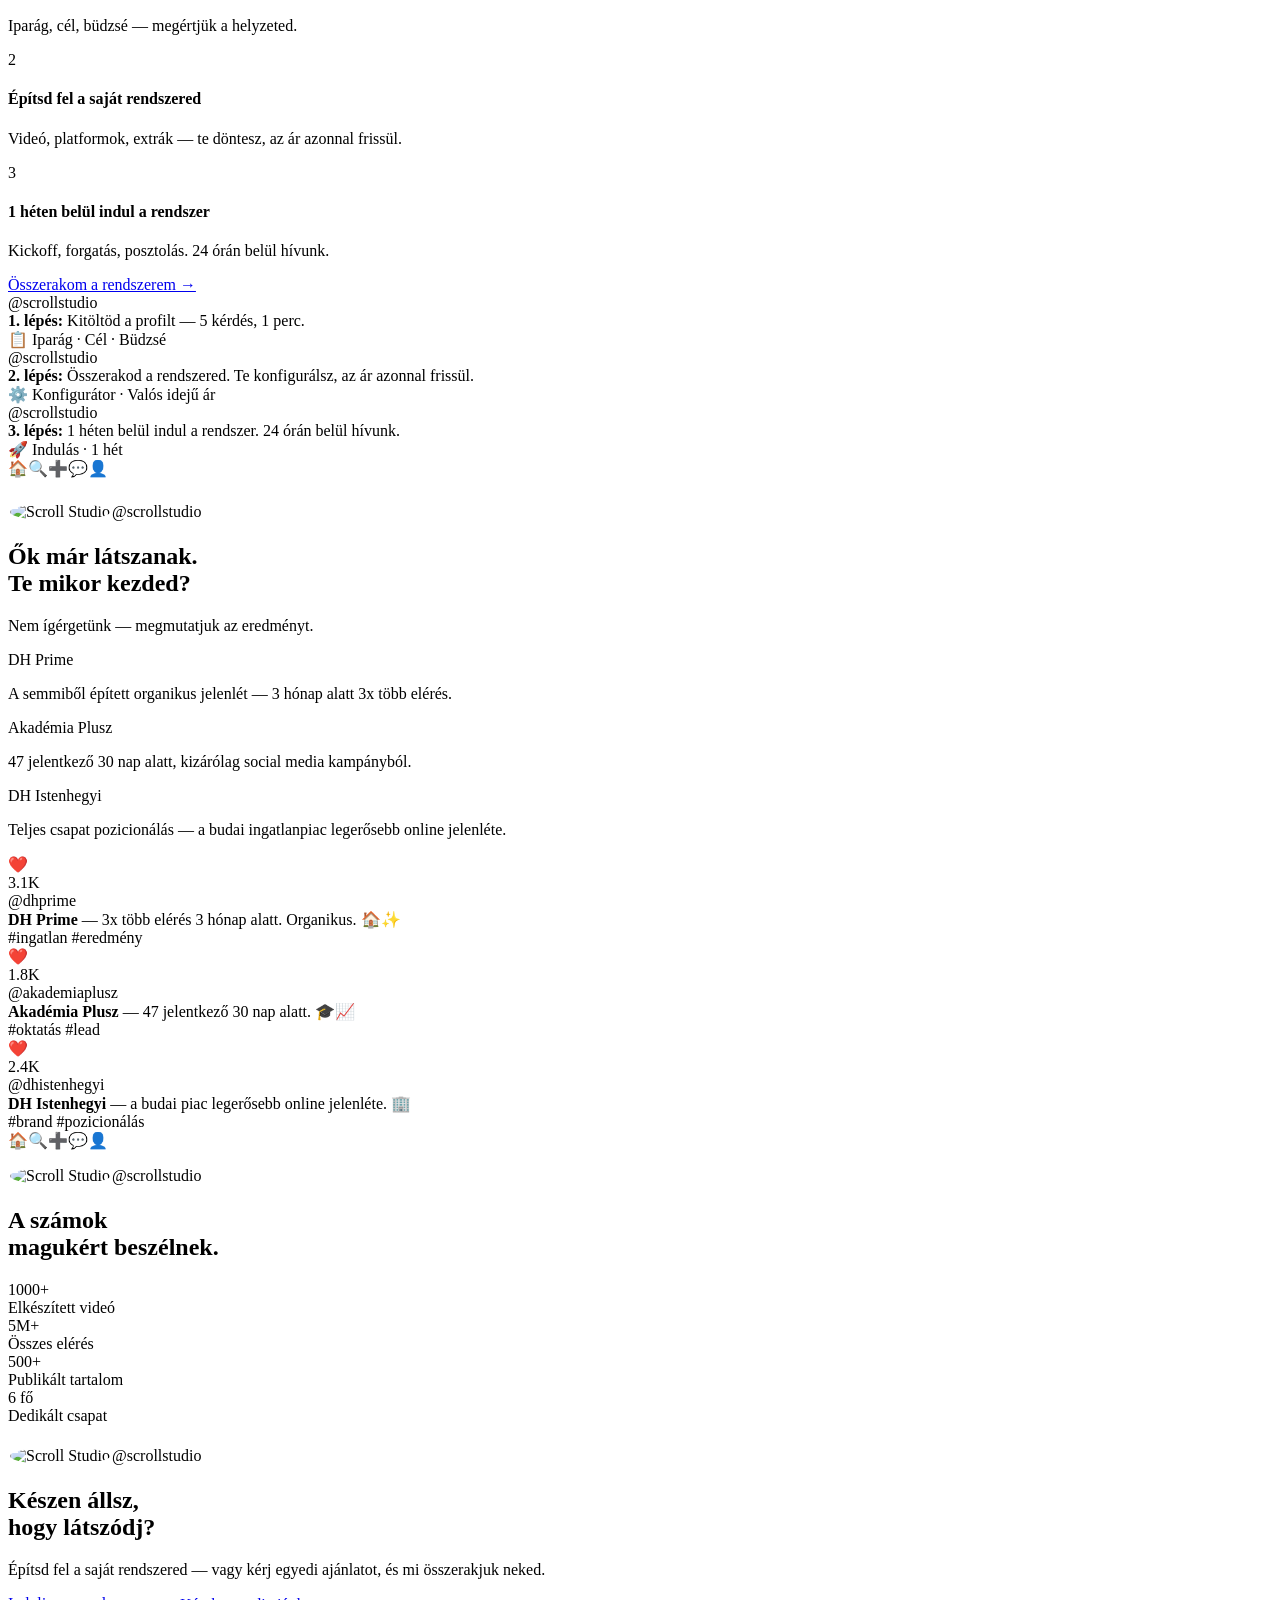
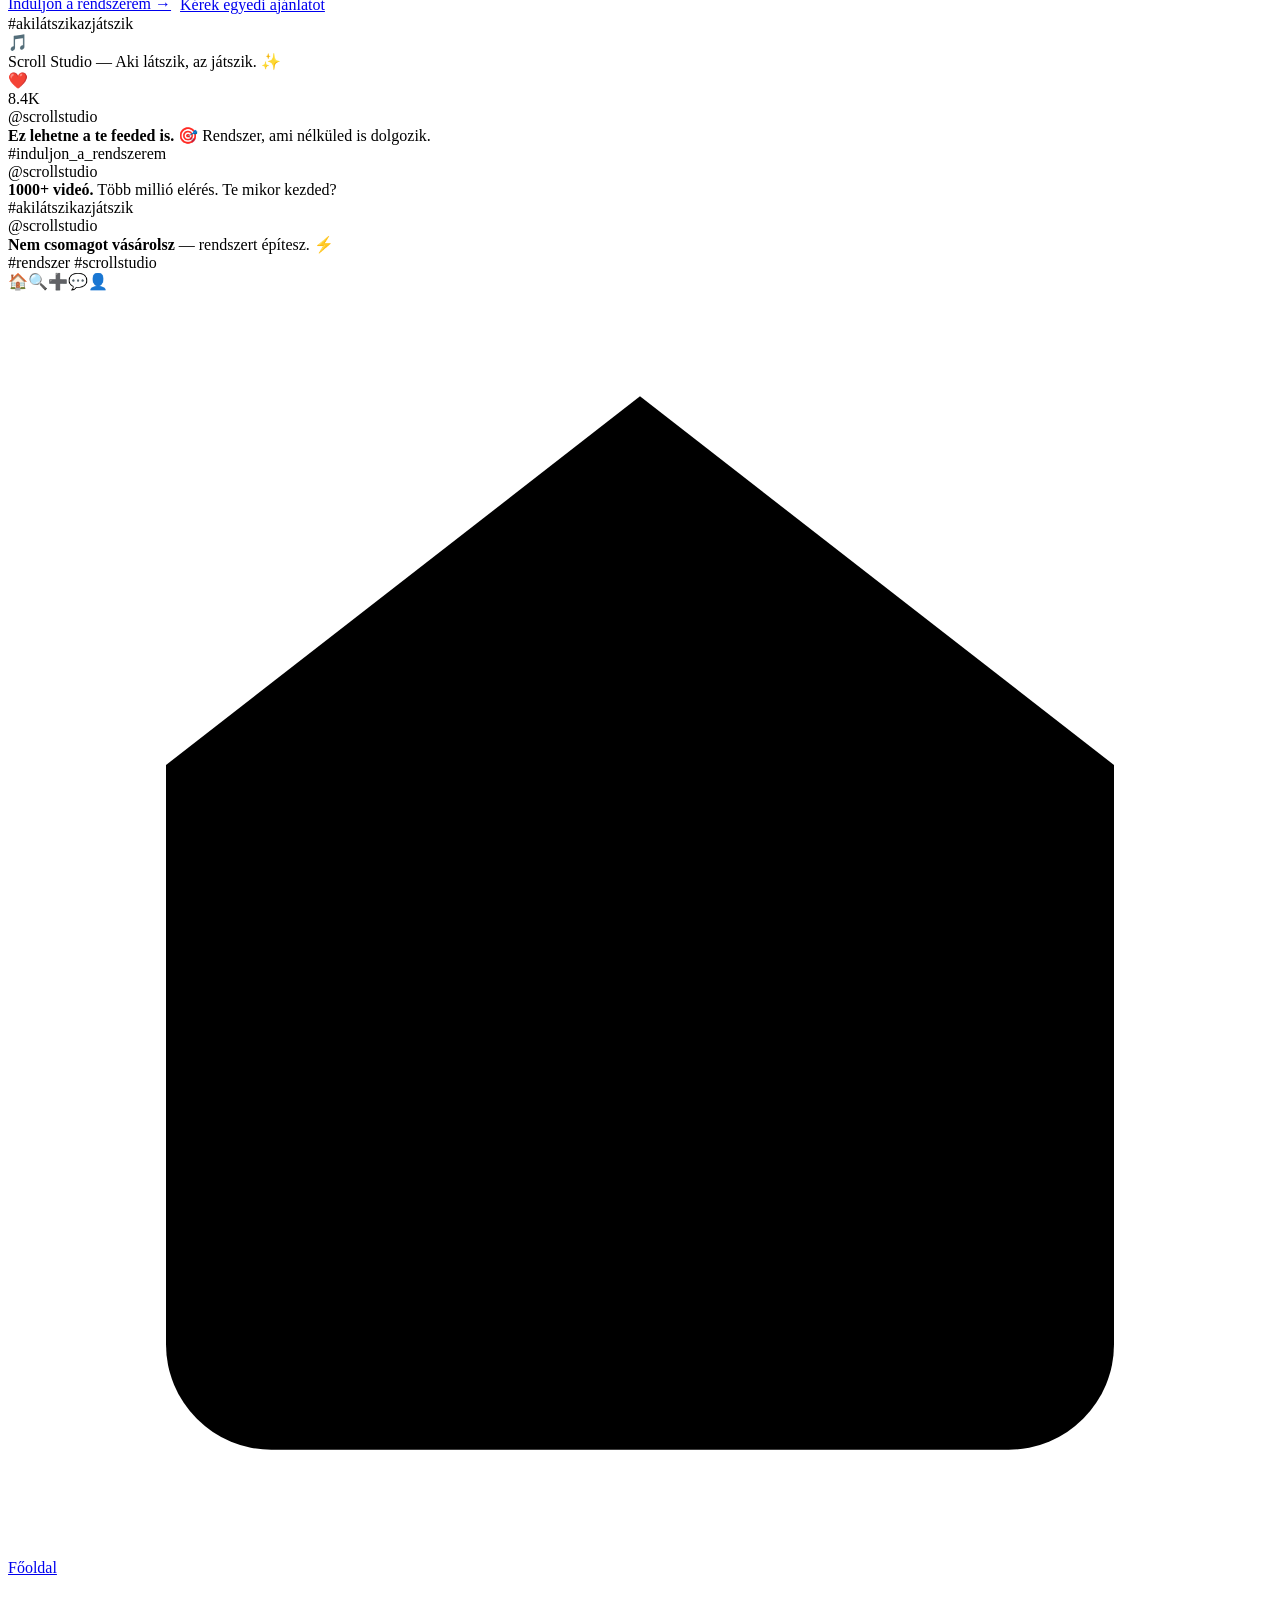
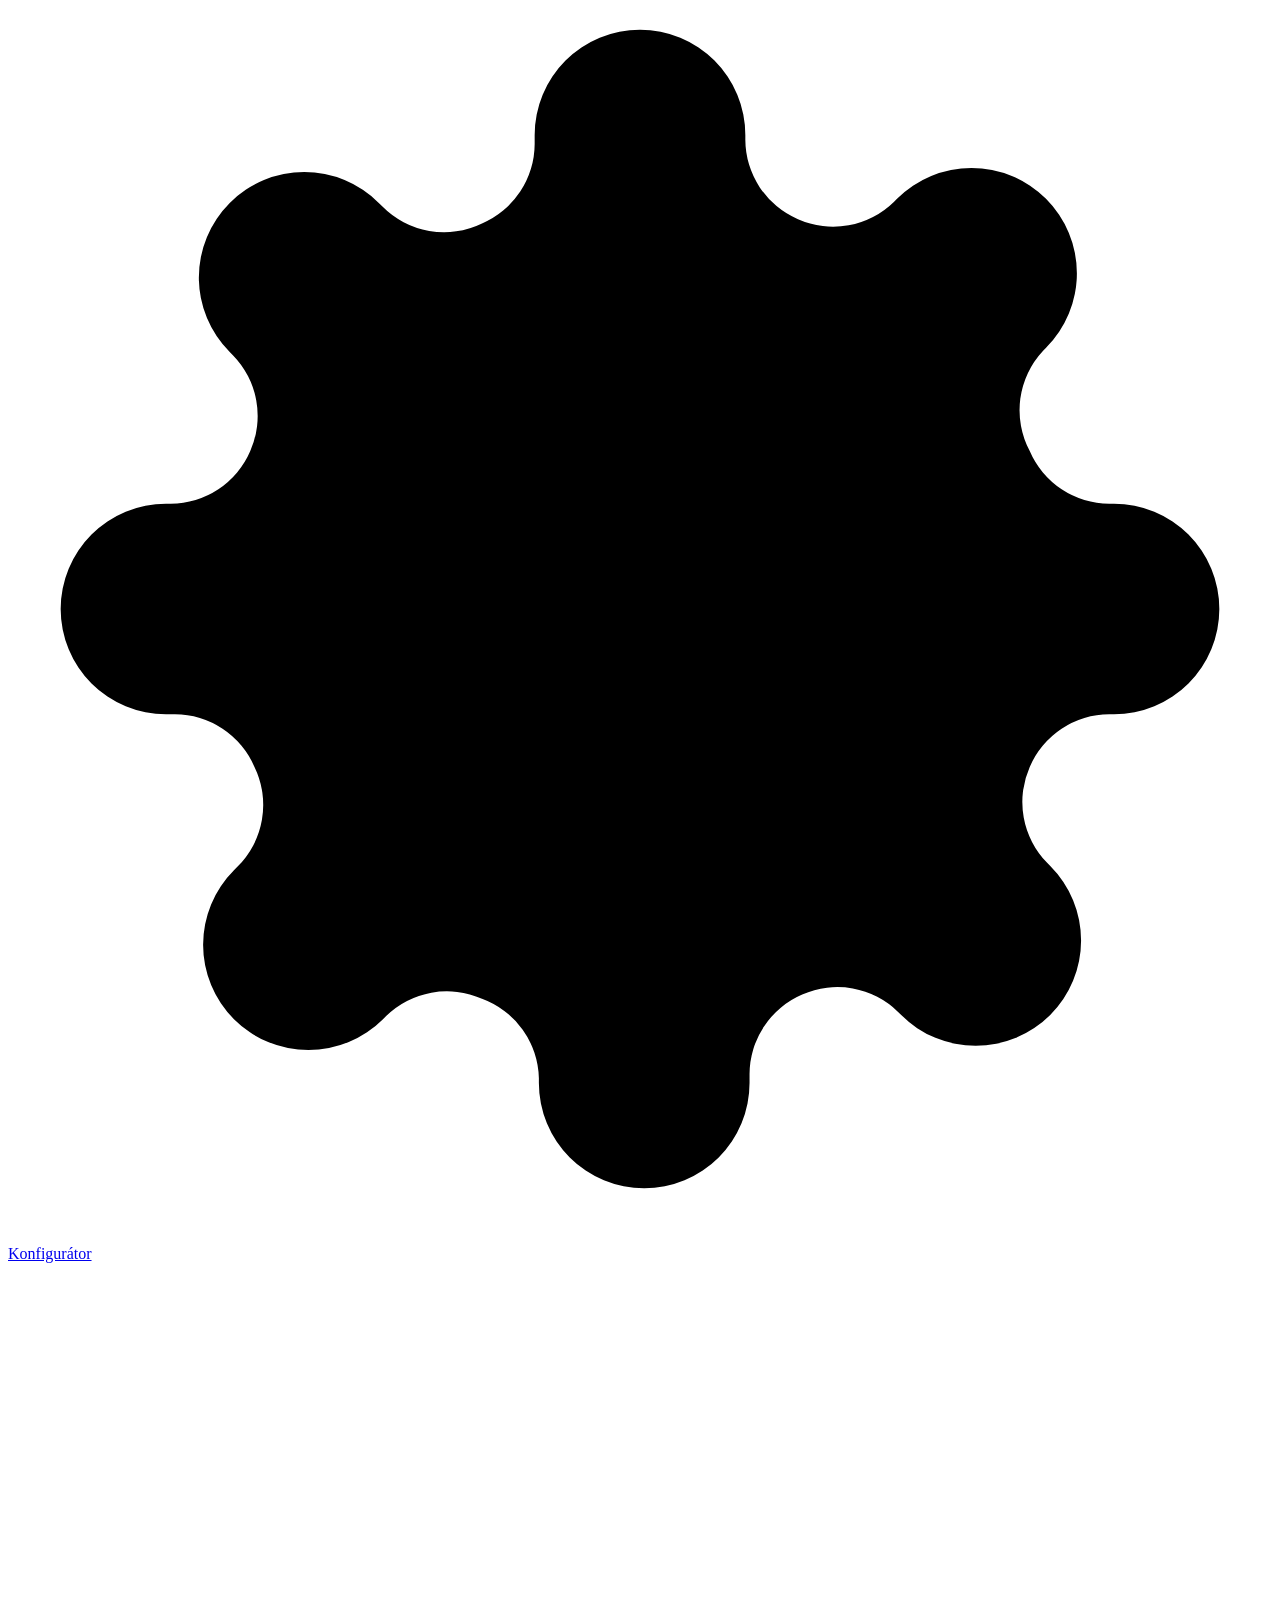
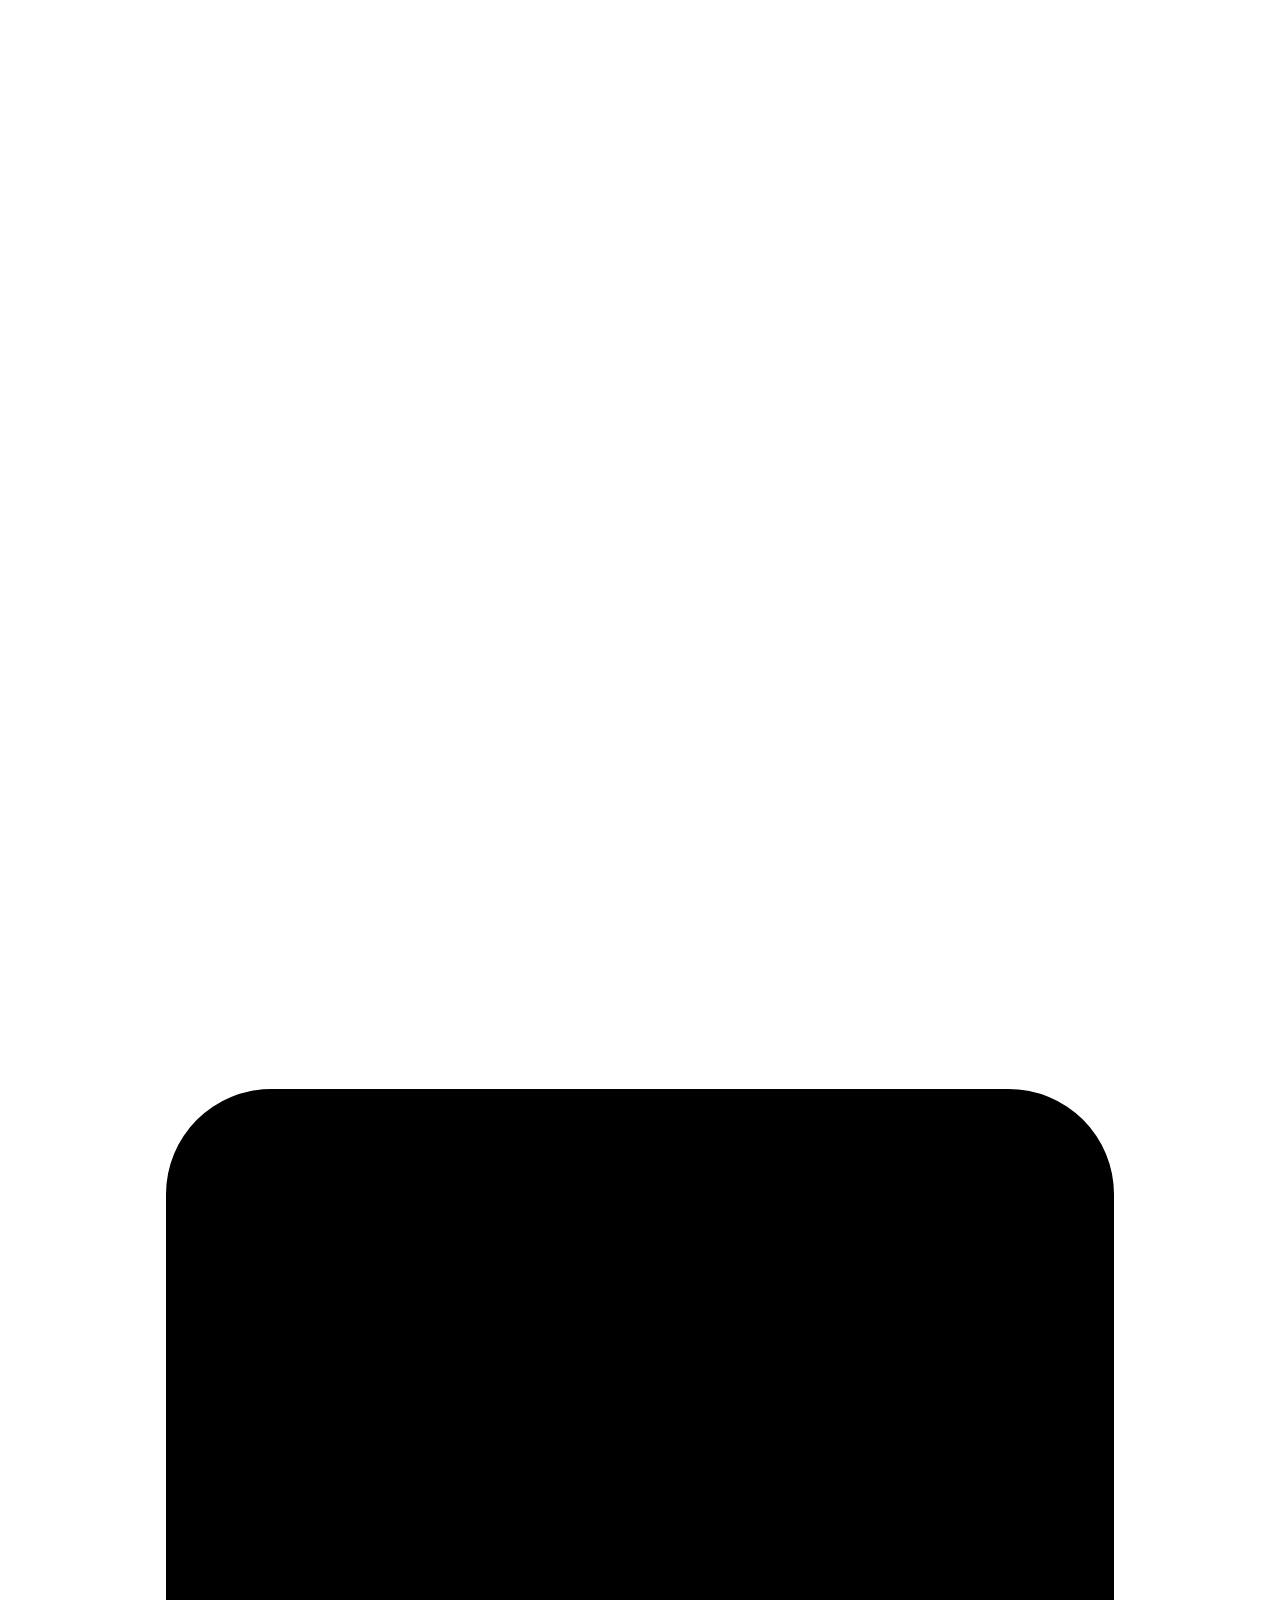
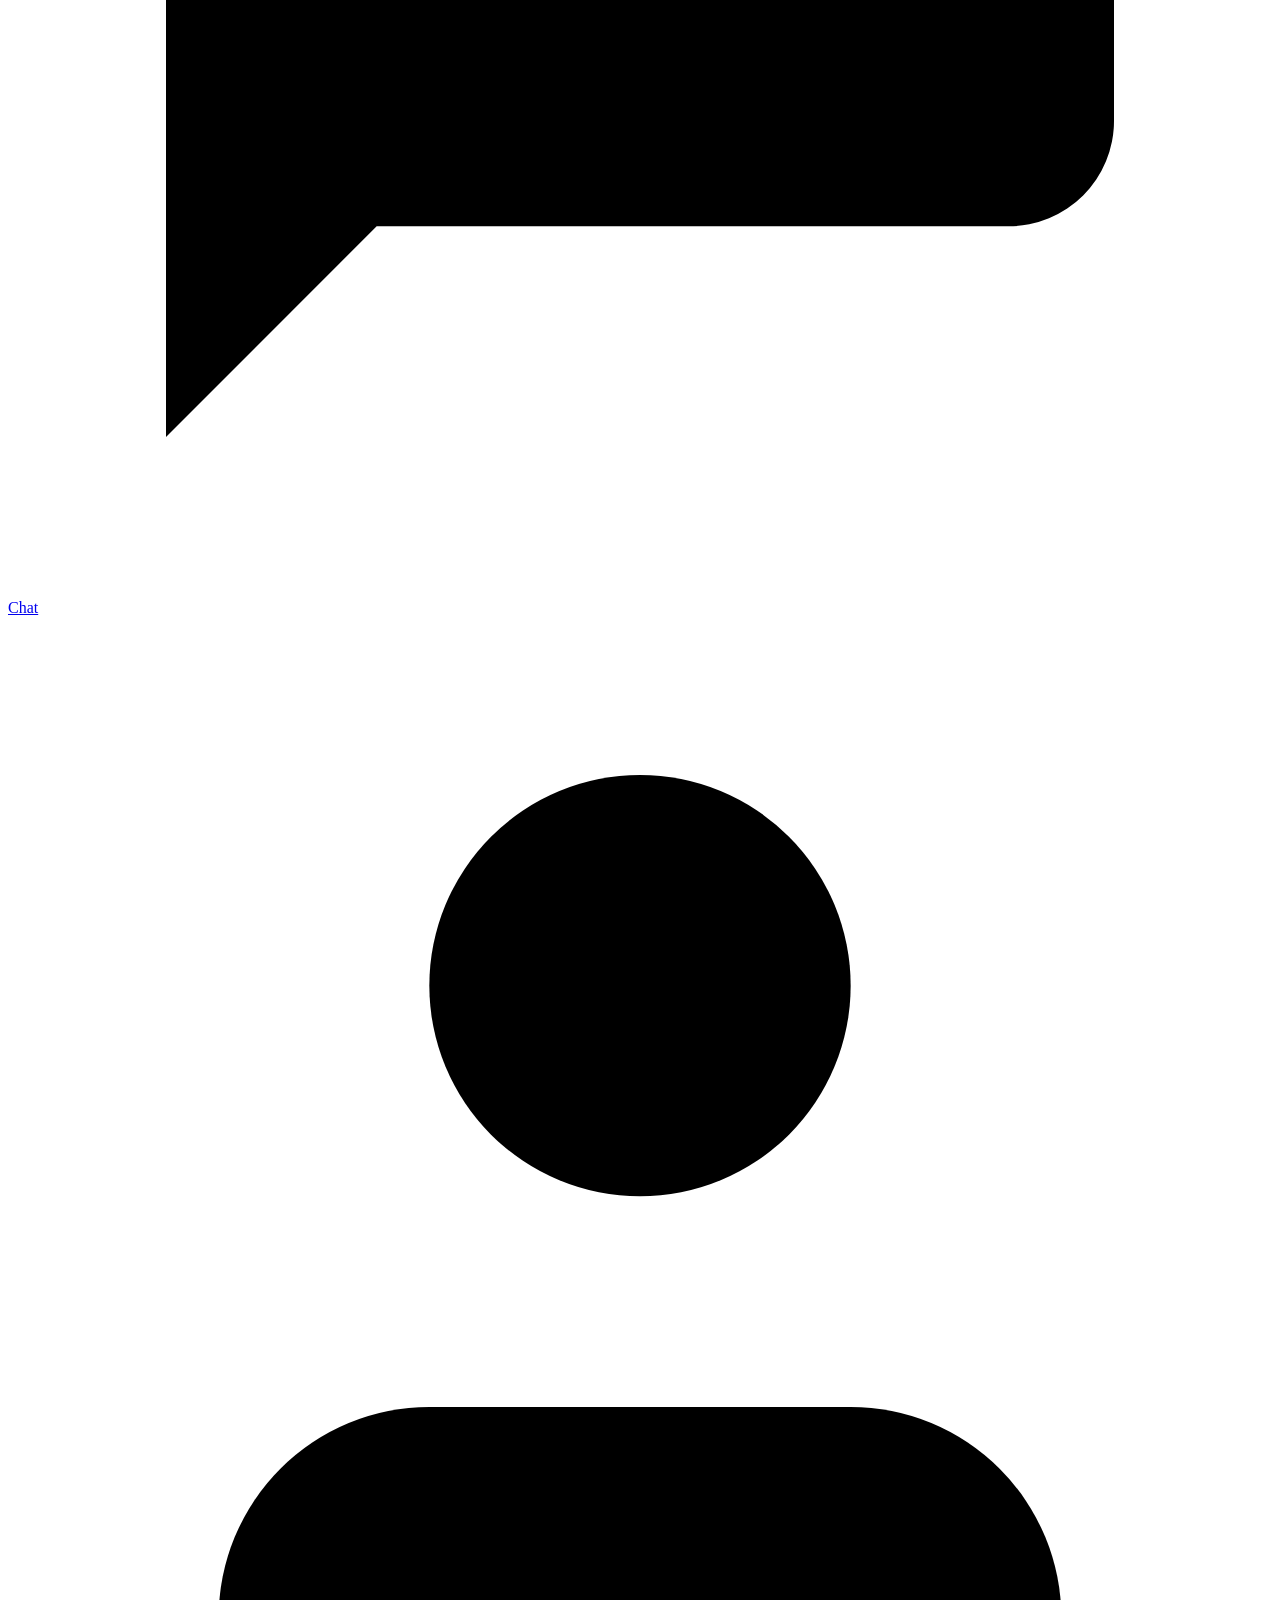
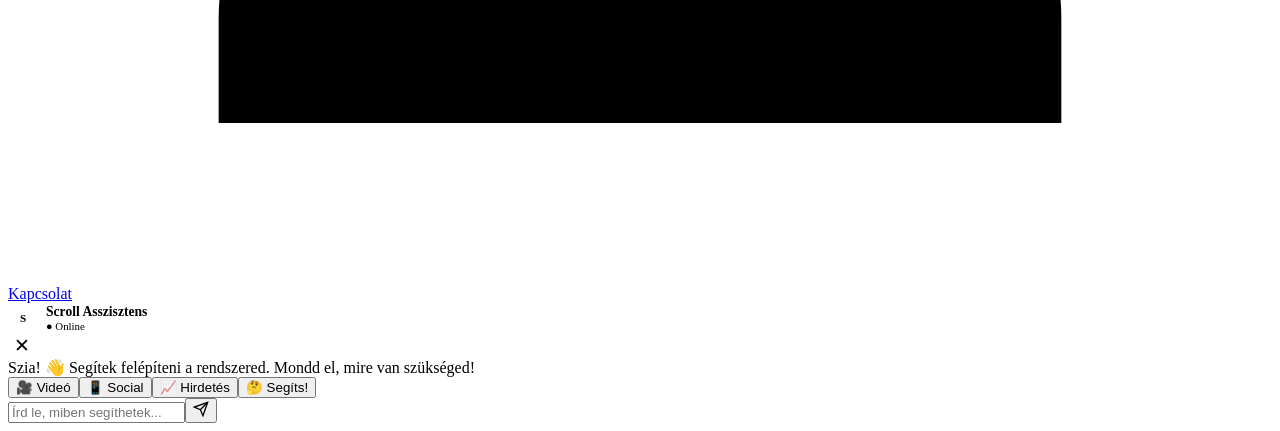
==== commit b073c3ce: "Fix navigation consistency across all pages - Top nav: "Konfigurátor" everywhere (was "Rendszer épít" ====
--- a/index.html
+++ b/index.html
@@ -27,7 +27,7 @@
 <!-- TOP NAV -->
 <div class="top-nav">
   <a class="top-tab active" href="/">Főoldal</a>
-  <a class="top-tab" href="/studio/">Rendszer építés</a>
+  <a class="top-tab" href="/studio/">Konfigurátor</a>
   <a class="top-tab" href="/ajanlat/">Ajánlat</a>
   <a class="top-tab" href="/kapcsolat/">Kapcsolat</a>
 </div>
@@ -273,10 +273,11 @@
 
 </div>
 
-<!-- BOTTOM NAV — egyszerűsítve, nincs dupla konfigurátor link -->
+<!-- BOTTOM NAV -->
 <div class="bottom-nav">
   <a class="bnav active" href="/"><svg viewBox="0 0 24 24" stroke-linecap="round" stroke-linejoin="round"><path d="M3 9l9-7 9 7v11a2 2 0 01-2 2H5a2 2 0 01-2-2z"/></svg><span>Főoldal</span></a>
-  <a class="bnav" href="/studio/"><div class="nav-create"><svg viewBox="0 0 24 24" stroke-linecap="round" stroke-linejoin="round"><line x1="12" y1="5" x2="12" y2="19"/><line x1="5" y1="12" x2="19" y2="12"/></svg></div><span>Rendszer építés</span></a>
+  <a class="bnav" href="/studio/"><svg viewBox="0 0 24 24" stroke-linecap="round" stroke-linejoin="round"><circle cx="12" cy="12" r="3"/><path d="M19.4 15a1.65 1.65 0 00.33 1.82l.06.06a2 2 0 01-2.83 2.83l-.06-.06a1.65 1.65 0 00-1.82-.33 1.65 1.65 0 00-1 1.51V21a2 2 0 01-4 0v-.09A1.65 1.65 0 009 19.4a1.65 1.65 0 00-1.82.33l-.06.06a2 2 0 01-2.83-2.83l.06-.06A1.65 1.65 0 004.68 15a1.65 1.65 0 00-1.51-1H3a2 2 0 010-4h.09A1.65 1.65 0 004.6 9a1.65 1.65 0 00-.33-1.82l-.06-.06a2 2 0 012.83-2.83l.06.06A1.65 1.65 0 009 4.68a1.65 1.65 0 001-1.51V3a2 2 0 014 0v.09a1.65 1.65 0 001 1.51 1.65 1.65 0 001.82-.33l.06-.06a2 2 0 012.83 2.83l-.06.06A1.65 1.65 0 0019.4 9a1.65 1.65 0 001.51 1H21a2 2 0 010 4h-.09a1.65 1.65 0 00-1.51 1z"/></svg><span>Konfigurátor</span></a>
+  <a class="bnav" href="/studio/"><div class="nav-create"><svg viewBox="0 0 24 24" stroke-linecap="round" stroke-linejoin="round"><line x1="12" y1="5" x2="12" y2="19"/><line x1="5" y1="12" x2="19" y2="12"/></svg></div><span></span></a>
   <a class="bnav" href="#" onclick="toggleChat();return false"><svg viewBox="0 0 24 24" stroke-linecap="round" stroke-linejoin="round"><path d="M21 15a2 2 0 01-2 2H7l-4 4V5a2 2 0 012-2h14a2 2 0 012 2z"/></svg><span>Chat</span></a>
   <a class="bnav" href="/kapcsolat/"><svg viewBox="0 0 24 24" stroke-linecap="round" stroke-linejoin="round"><path d="M20 21v-2a4 4 0 00-4-4H8a4 4 0 00-4 4v2"/><circle cx="12" cy="7" r="4"/></svg><span>Kapcsolat</span></a>
 </div>
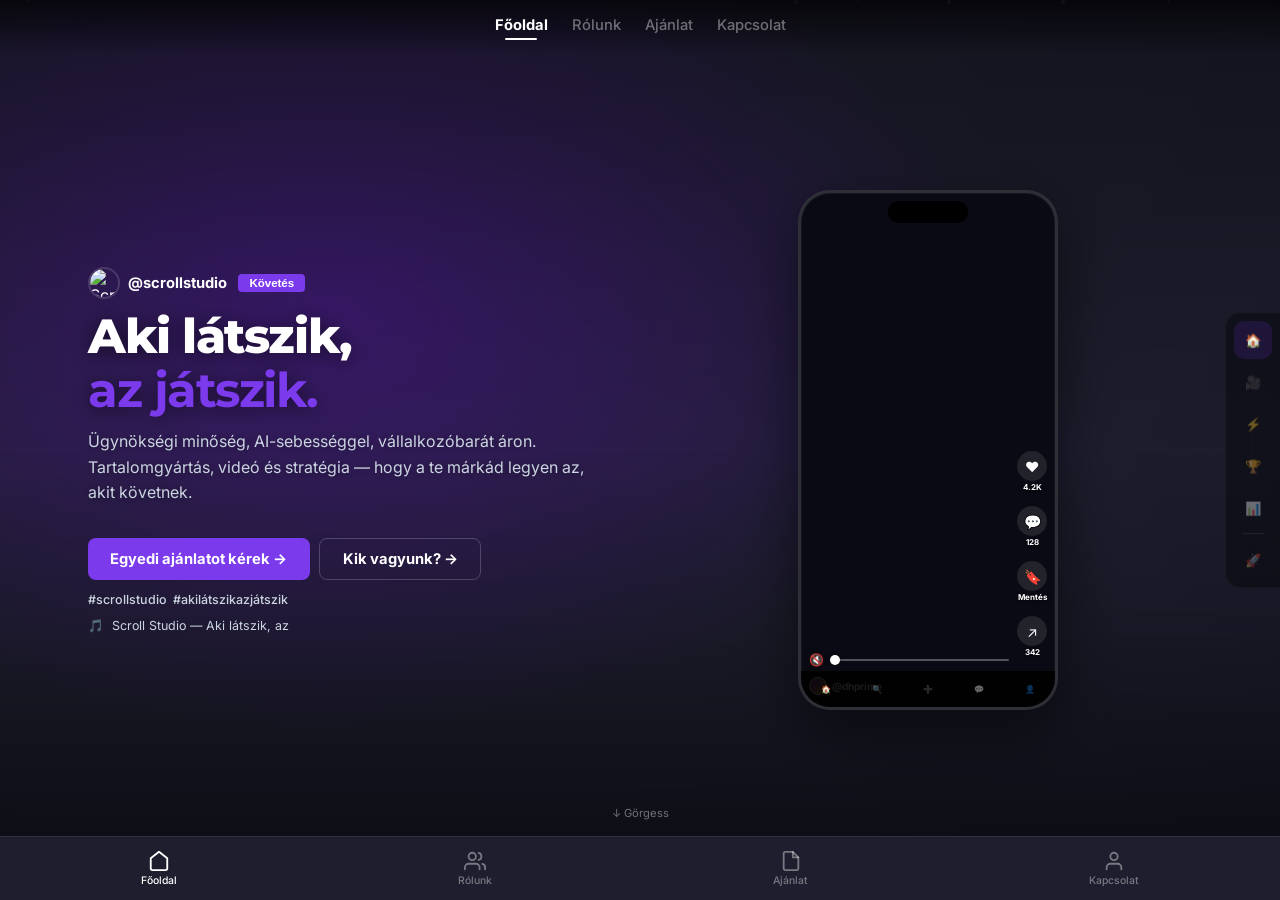
==== commit 58c00b08: "Arculat frissítés: lila+arany színvilág, videó telefonok, kapcsolat javítás, ribbons - Színek: lila " ====
--- a/index.html
+++ b/index.html
@@ -13,7 +13,7 @@
 .cookie-banner { position: fixed; bottom: 3.5rem; left: 1rem; right: 1rem; z-index: 150; max-width: 480px; padding: 1.2rem 1.5rem; background: rgba(18,18,18,0.95); backdrop-filter: blur(20px); border: 1px solid var(--border); border-radius: 14px; display: none; animation: slideUp 0.4s ease; }
 .cookie-banner.show { display: block; }
 .cookie-banner p { font-size: 0.82rem; color: var(--text-sec); line-height: 1.5; margin-bottom: 0.8rem; }
-.cookie-banner a { color: var(--cyan); text-decoration: none; }
+.cookie-banner a { color: var(--gold); text-decoration: none; }
 .cookie-btns { display: flex; gap: 0.5rem; }
 .cookie-accept { padding: 0.5rem 1.2rem; border-radius: 8px; background: var(--pink); color: #fff; border: none; font-family: var(--font); font-size: 0.82rem; font-weight: 600; cursor: pointer; }
 .cookie-reject { padding: 0.5rem 1.2rem; border-radius: 8px; background: transparent; color: var(--text-sec); border: 1px solid var(--border); font-family: var(--font); font-size: 0.82rem; font-weight: 500; cursor: pointer; }
@@ -27,7 +27,7 @@
 <!-- TOP NAV -->
 <div class="top-nav">
   <a class="top-tab active" href="/">Főoldal</a>
-  <a class="top-tab" href="/studio/">Konfigurátor</a>
+  <a class="top-tab" href="/rolunk/">Rólunk</a>
   <a class="top-tab" href="/ajanlat/">Ajánlat</a>
   <a class="top-tab" href="/kapcsolat/">Kapcsolat</a>
 </div>
@@ -59,35 +59,35 @@
         </div>
         <div class="slide-text">
           <h2>Aki látszik,<br><span class="hl">az játszik.</span></h2>
-          <p>Mi felépítjük a jelenléted. Profi videók, kész stratégia, mérhető eredmény — te nem nyúlsz semmihez.</p>
-        </div>
-        <a href="/studio/" class="slide-cta">Saját csomagot építek →</a>
+          <p>Ügynökségi minőség, AI-sebességgel, vállalkozóbarát áron. Tartalomgyártás, videó és stratégia — hogy a te márkád legyen az, akit követnek.</p>
+        </div>
+        <div style="display:flex;gap:0.6rem;margin-top:1rem;flex-wrap:wrap">
+          <a href="/kapcsolat/" class="slide-cta">Egyedi ajánlatot kérek →</a>
+          <a href="/rolunk/" class="slide-cta" style="background:transparent;border:1px solid rgba(255,255,255,0.2)">Kik vagyunk? →</a>
+        </div>
         <div class="slide-tags"><span>#scrollstudio</span> <span>#akilátszikazjátszik</span></div>
         <div class="slide-music">🎵 <div class="marquee"><span>Scroll Studio — Aki látszik, az játszik. ✨</span></div></div>
       </div>
       <div class="visual-col">
         <div class="phone-glow"></div>
-        <div class="phone">
+        <div class="phone" data-author="@dhprime" data-likes="4.2K" data-comments="128" data-shares="342">
           <div class="phone-screen">
             <div class="phone-feed">
-              <div class="phone-post phone-post--1">
-                <div class="pp-actions"><div class="pp-action">❤️</div><div class="pp-action-count">4.2K</div><div class="pp-action">💬</div><div class="pp-action-count">128</div><div class="pp-action">↗️</div></div>
-                <div class="pp-author"><div class="pp-avatar"></div><span class="pp-name">@dhprime</span></div>
-                <div class="pp-text"><strong>Luxus ingatlan a Rózsadombon</strong> — séta a teraszon napkeltekor. 🌅 Nem kell szó, a tartalom beszél.</div>
-                <div class="pp-tags">#ingatlan #luxuslakás #scrollstudio</div>
-              </div>
-              <div class="phone-post phone-post--2">
-                <div class="pp-actions"><div class="pp-action">❤️</div><div class="pp-action-count">2.8K</div><div class="pp-action">💬</div><div class="pp-action-count">84</div><div class="pp-action">↗️</div></div>
-                <div class="pp-author"><div class="pp-avatar"></div><span class="pp-name">@akademiaplusz</span></div>
-                <div class="pp-text"><strong>Új szak indul!</strong> 🎓 47 jelentkező az első hónapban — a videók hozták.</div>
-                <div class="pp-tags">#oktatás #socialmedia</div>
-              </div>
-              <div class="phone-post phone-post--3">
-                <div class="pp-actions"><div class="pp-action">❤️</div><div class="pp-action-count">5.1K</div><div class="pp-action">💬</div><div class="pp-action-count">210</div><div class="pp-action">↗️</div></div>
-                <div class="pp-author"><div class="pp-avatar"></div><span class="pp-name">@scrollstudio</span></div>
-                <div class="pp-text"><strong>Így készül egy heti 10 videós csomag</strong> 🎬 Rendszer, nem projekt.</div>
-                <div class="pp-tags">#behindthescenes #tartalomgyártás</div>
-              </div>
+              <video src="/videos/copy_AEC8C6F2-BA8A-4534-BB0B-5C278C49BFCC.mov" autoplay muted loop playsinline></video>
+            </div>
+            <div class="phone-overlay">
+              <div class="phone-pause-icon">⏸</div>
+              <div class="phone-actions">
+                <div class="phone-action-btn like-btn"><div class="pa-icon">❤️</div><div class="pa-count">4.2K</div></div>
+                <div class="phone-action-btn"><div class="pa-icon">💬</div><div class="pa-count">128</div></div>
+                <div class="phone-action-btn bookmark-btn"><div class="pa-icon">🔖</div><div class="pa-count">Mentés</div></div>
+                <div class="phone-action-btn"><div class="pa-icon">↗️</div><div class="pa-count">342</div></div>
+              </div>
+              <div class="phone-vol-wrap">
+                <span class="phone-vol-icon">🔇</span>
+                <input type="range" class="phone-vol-slider" min="0" max="100" value="0">
+              </div>
+              <div class="phone-vid-author"><div class="phone-vid-avatar"></div><span>@dhprime</span></div>
             </div>
           </div>
           <div class="phone-bar"><span class="act">🏠</span><span>🔍</span><span>➕</span><span>💬</span><span>👤</span></div>
@@ -105,12 +105,12 @@
         <div class="author"><img src="/assets/logo.png" alt="Scroll Studio" class="author-logo"><span class="author-name">@scrollstudio</span></div>
         <div class="slide-text">
           <h2>Nem videókat kapsz.<br><span class="hl">Jelenlétet építünk.</span></h2>
-          <p>Egy rendszert kapsz, ami helyetted dolgozik — a stratégiától a posztolásig.</p>
+          <p>Teljes körű social media szolgáltatás — a stratégiától a tartalomgyártáson át az analitikáig. Instagram, TikTok, YouTube, Facebook, LinkedIn.</p>
         </div>
         <div class="svc-row">
-          <div class="svc-card"><span class="icon">🎥</span><h4>Tartalom, ami megállítja a scrollt</h4><p>Profi short-form videók — Reels, TikTok, Shorts. Heti rendszerességgel.</p></div>
-          <div class="svc-card"><span class="icon">📱</span><h4>Social media, amivel nem kell foglalkoznod</h4><p>Posztolás, story-k, carousel-ök, community — mi kezeljük, te csak nézed.</p></div>
-          <div class="svc-card"><span class="icon">📈</span><h4>Hirdetés, ami leadet hoz</h4><p>Meta, Google, TikTok Ads — célzott kampányok, mérhető megtérüléssel.</p></div>
+          <div class="svc-card"><span class="icon">🎥</span><h4>Social Media Tartalomgyártás</h4><p>Havi content calendar, posztok + grafikák, közösségkezelés, havi riport.</p></div>
+          <div class="svc-card"><span class="icon">🎬</span><h4>Videó Produkció</h4><p>Forgatás + vágás, Reels & TikTok, animációk, kampányvideók.</p></div>
+          <div class="svc-card"><span class="icon">📊</span><h4>Stratégia & Analitika</h4><p>Versenytárs-elemzés, célcsoport kutatás, KPI tracking, havi konzultáció.</p></div>
         </div>
       </div>
     </div>
@@ -123,36 +123,37 @@
       <div class="text-col">
         <div class="author"><img src="/assets/logo.png" alt="Scroll Studio" class="author-logo"><span class="author-name">@scrollstudio</span></div>
         <div class="slide-text">
-          <h2>Nem csomagot vásárolsz —<br><span class="gld">rendszert építesz.</span></h2>
-          <p>Három lépés, és már dolgozunk is.</p>
+          <h2>4 lépés a<br><span class="gld">social media sikerhez.</span></h2>
+          <p>Átlátható folyamat, kiszámítható eredmény.</p>
         </div>
         <div class="steps-list">
-          <div class="step-row"><div class="step-num">1</div><div><h4>Mondd el, mire van szükséged</h4><p>Iparág, cél, büdzsé — megértjük a helyzeted.</p></div></div>
-          <div class="step-row"><div class="step-num">2</div><div><h4>Építsd fel a saját rendszered</h4><p>Videó, platformok, extrák — te döntesz, az ár azonnal frissül.</p></div></div>
-          <div class="step-row"><div class="step-num">3</div><div><h4>1 héten belül indul a rendszer</h4><p>Kickoff, forgatás, posztolás. 24 órán belül hívunk.</p></div></div>
-        </div>
-        <a href="/studio/" class="slide-cta">Összerakom a rendszerem →</a>
+          <div class="step-row"><div class="step-num">1</div><div><h4>Megbeszélés</h4><p>Megismerjük a vállalkozásodat, céljaid és a célközönséged.</p></div></div>
+          <div class="step-row"><div class="step-num">2</div><div><h4>Személyre szabott stratégia</h4><p>Platform, hangvétel, tartalom típusok — minden a te iparágadra szabva.</p></div></div>
+          <div class="step-row"><div class="step-num">3</div><div><h4>Gyártás</h4><p>A kreativ csapatunk legyártja a tartalmakat — neked nem kell semmihez nyúlnod.</p></div></div>
+          <div class="step-row"><div class="step-num">4</div><div><h4>Mérés & Optimalizáció</h4><p>Havi riportban mutatjuk az eredményeket és finomítjuk a stratégiát.</p></div></div>
+        </div>
+        <a href="/kapcsolat/" class="slide-cta">Kérek ajánlatot →</a>
       </div>
       <div class="visual-col">
         <div class="phone-glow"></div>
-        <div class="phone">
+        <div class="phone" data-author="@scrollstudio">
           <div class="phone-screen">
-            <div class="phone-feed" style="animation-delay:-4s">
-              <div class="phone-post phone-post--2">
-                <div class="pp-author"><div class="pp-avatar"></div><span class="pp-name">@scrollstudio</span></div>
-                <div class="pp-text"><strong>1. lépés:</strong> Kitöltöd a profilt — 5 kérdés, 1 perc.</div>
-                <div class="pp-tags">📋 Iparág · Cél · Büdzsé</div>
-              </div>
-              <div class="phone-post phone-post--3">
-                <div class="pp-author"><div class="pp-avatar"></div><span class="pp-name">@scrollstudio</span></div>
-                <div class="pp-text"><strong>2. lépés:</strong> Összerakod a rendszered. Te konfigurálsz, az ár azonnal frissül.</div>
-                <div class="pp-tags">⚙️ Konfigurátor · Valós idejű ár</div>
-              </div>
-              <div class="phone-post phone-post--1">
-                <div class="pp-author"><div class="pp-avatar"></div><span class="pp-name">@scrollstudio</span></div>
-                <div class="pp-text"><strong>3. lépés:</strong> 1 héten belül indul a rendszer. 24 órán belül hívunk.</div>
-                <div class="pp-tags">🚀 Indulás · 1 hét</div>
-              </div>
+            <div class="phone-feed">
+              <video src="/videos/copy_07834E84-4749-4D36-9350-5C829CCBF05A.mov" autoplay muted loop playsinline></video>
+            </div>
+            <div class="phone-overlay">
+              <div class="phone-pause-icon">⏸</div>
+              <div class="phone-actions">
+                <div class="phone-action-btn like-btn"><div class="pa-icon">❤️</div><div class="pa-count">2.8K</div></div>
+                <div class="phone-action-btn"><div class="pa-icon">💬</div><div class="pa-count">84</div></div>
+                <div class="phone-action-btn bookmark-btn"><div class="pa-icon">🔖</div><div class="pa-count">Mentés</div></div>
+                <div class="phone-action-btn"><div class="pa-icon">↗️</div><div class="pa-count">210</div></div>
+              </div>
+              <div class="phone-vol-wrap">
+                <span class="phone-vol-icon">🔇</span>
+                <input type="range" class="phone-vol-slider" min="0" max="100" value="0">
+              </div>
+              <div class="phone-vid-author"><div class="phone-vid-avatar"></div><span>@scrollstudio</span></div>
             </div>
           </div>
           <div class="phone-bar"><span class="act">🏠</span><span>🔍</span><span>➕</span><span>💬</span><span>👤</span></div>
@@ -172,34 +173,31 @@
           <p>Nem ígérgetünk — megmutatjuk az eredményt.</p>
         </div>
         <div class="refs-list">
-          <div class="ref-card"><div class="name">DH Prime</div><p>A semmiből épített organikus jelenlét — 3 hónap alatt 3x több elérés.</p></div>
-          <div class="ref-card"><div class="name">Akadémia Plusz</div><p>47 jelentkező 30 nap alatt, kizárólag social media kampányból.</p></div>
-          <div class="ref-card"><div class="name">DH Istenhegyi</div><p>Teljes csapat pozicionálás — a budai ingatlanpiac legerősebb online jelenléte.</p></div>
+          <div class="ref-card"><div class="name">DH Prime · Ingatlan</div><p>3x organikus elérés növekedés — a semmiből épített prémium jelenlét.</p></div>
+          <div class="ref-card"><div class="name">Istenhegyi Klinika · Egészségügy</div><p>A foglalások 40%-a social media-ból érkezik.</p></div>
+          <div class="ref-card"><div class="name">Akadémia Plusz · Oktatás</div><p>85%+ kurzus kitöltöttség — 47 jelentkező 30 nap alatt, kizárólag social-ból.</p></div>
         </div>
       </div>
       <div class="visual-col">
         <div class="phone-glow"></div>
-        <div class="phone">
+        <div class="phone" data-author="@akademiaplusz">
           <div class="phone-screen">
-            <div class="phone-feed" style="animation-delay:-8s">
-              <div class="phone-post phone-post--1">
-                <div class="pp-actions"><div class="pp-action">❤️</div><div class="pp-action-count">3.1K</div></div>
-                <div class="pp-author"><div class="pp-avatar"></div><span class="pp-name">@dhprime</span></div>
-                <div class="pp-text"><strong>DH Prime</strong> — 3x több elérés 3 hónap alatt. Organikus. 🏠✨</div>
-                <div class="pp-tags">#ingatlan #eredmény</div>
-              </div>
-              <div class="phone-post phone-post--2">
-                <div class="pp-actions"><div class="pp-action">❤️</div><div class="pp-action-count">1.8K</div></div>
-                <div class="pp-author"><div class="pp-avatar"></div><span class="pp-name">@akademiaplusz</span></div>
-                <div class="pp-text"><strong>Akadémia Plusz</strong> — 47 jelentkező 30 nap alatt. 🎓📈</div>
-                <div class="pp-tags">#oktatás #lead</div>
-              </div>
-              <div class="phone-post phone-post--3">
-                <div class="pp-actions"><div class="pp-action">❤️</div><div class="pp-action-count">2.4K</div></div>
-                <div class="pp-author"><div class="pp-avatar"></div><span class="pp-name">@dhistenhegyi</span></div>
-                <div class="pp-text"><strong>DH Istenhegyi</strong> — a budai piac legerősebb online jelenléte. 🏢</div>
-                <div class="pp-tags">#brand #pozicionálás</div>
-              </div>
+            <div class="phone-feed">
+              <video src="/videos/copy_49A397CA-1A80-4EA2-8FC8-19273F60232B.mov" autoplay muted loop playsinline></video>
+            </div>
+            <div class="phone-overlay">
+              <div class="phone-pause-icon">⏸</div>
+              <div class="phone-actions">
+                <div class="phone-action-btn like-btn"><div class="pa-icon">❤️</div><div class="pa-count">5.1K</div></div>
+                <div class="phone-action-btn"><div class="pa-icon">💬</div><div class="pa-count">196</div></div>
+                <div class="phone-action-btn bookmark-btn"><div class="pa-icon">🔖</div><div class="pa-count">Mentés</div></div>
+                <div class="phone-action-btn"><div class="pa-icon">↗️</div><div class="pa-count">415</div></div>
+              </div>
+              <div class="phone-vol-wrap">
+                <span class="phone-vol-icon">🔇</span>
+                <input type="range" class="phone-vol-slider" min="0" max="100" value="0">
+              </div>
+              <div class="phone-vid-author"><div class="phone-vid-avatar"></div><span>@akademiaplusz</span></div>
             </div>
           </div>
           <div class="phone-bar"><span class="act">🏠</span><span>🔍</span><span>➕</span><span>💬</span><span>👤</span></div>
@@ -216,10 +214,10 @@
         <div class="author"><img src="/assets/logo.png" alt="Scroll Studio" class="author-logo"><span class="author-name">@scrollstudio</span></div>
         <div class="slide-text"><h2>A számok<br><span class="hl">magukért beszélnek.</span></h2></div>
         <div class="stats-row">
-          <div class="stat-box"><div class="num" data-target="1000" data-suffix="+">0</div><div class="label">Elkészített videó</div></div>
-          <div class="stat-box"><div class="num" data-target="5" data-suffix="M+">0</div><div class="label">Összes elérés</div></div>
-          <div class="stat-box"><div class="num" data-target="500" data-suffix="+">0</div><div class="label">Publikált tartalom</div></div>
-          <div class="stat-box"><div class="num" data-target="6" data-suffix=" fő">0</div><div class="label">Dedikált csapat</div></div>
+          <div class="stat-box"><div class="num" data-target="10" data-suffix="+">0</div><div class="label">Elégedett ügyfél</div></div>
+          <div class="stat-box"><div class="num" data-target="500" data-suffix="+">0</div><div class="label">Legyártott tartalom</div></div>
+          <div class="stat-box"><div class="num" data-target="3" data-suffix="+ év">0</div><div class="label">Tapasztalat</div></div>
+          <div class="stat-box"><div class="num" data-target="24" data-suffix="h">0</div><div class="label">Válaszidő</div></div>
         </div>
       </div>
     </div>
@@ -233,10 +231,10 @@
         <div class="author"><img src="/assets/logo.png" alt="Scroll Studio" class="author-logo"><span class="author-name">@scrollstudio</span></div>
         <div class="slide-text">
           <h2>Készen állsz,<br><span class="hl">hogy látszódj?</span></h2>
-          <p>Építsd fel a saját rendszered — vagy kérj egyedi ajánlatot, és mi összerakjuk neked.</p>
+          <p>Ne hagyd, hogy a konkurencia előzze meg a márkádat. Kérj ingyenes konzultációt!</p>
         </div>
         <div style="display:flex;gap:0.5rem;flex-wrap:wrap;margin-top:0.8rem">
-          <a href="/studio/" class="slide-cta">Induljon a rendszerem →</a>
+          <a href="/kapcsolat/" class="slide-cta">Ingyenes konzultáció →</a>
           <a href="/kapcsolat/" class="slide-cta" style="background:transparent;border:1px solid rgba(255,255,255,0.2)">Kérek egyedi ajánlatot</a>
         </div>
         <div class="slide-tags"><span>#akilátszikazjátszik</span></div>
@@ -244,25 +242,24 @@
       </div>
       <div class="visual-col">
         <div class="phone-glow"></div>
-        <div class="phone">
+        <div class="phone" data-author="@scrollstudio">
           <div class="phone-screen">
-            <div class="phone-feed" style="animation-delay:-2s">
-              <div class="phone-post phone-post--3">
-                <div class="pp-actions"><div class="pp-action">❤️</div><div class="pp-action-count">8.4K</div></div>
-                <div class="pp-author"><div class="pp-avatar"></div><span class="pp-name">@scrollstudio</span></div>
-                <div class="pp-text"><strong>Ez lehetne a te feeded is.</strong> 🎯 Rendszer, ami nélküled is dolgozik.</div>
-                <div class="pp-tags">#induljon_a_rendszerem</div>
-              </div>
-              <div class="phone-post phone-post--1">
-                <div class="pp-author"><div class="pp-avatar"></div><span class="pp-name">@scrollstudio</span></div>
-                <div class="pp-text"><strong>1000+ videó.</strong> Több millió elérés. Te mikor kezded?</div>
-                <div class="pp-tags">#akilátszikazjátszik</div>
-              </div>
-              <div class="phone-post phone-post--2">
-                <div class="pp-author"><div class="pp-avatar"></div><span class="pp-name">@scrollstudio</span></div>
-                <div class="pp-text"><strong>Nem csomagot vásárolsz</strong> — rendszert építesz. ⚡</div>
-                <div class="pp-tags">#rendszer #scrollstudio</div>
-              </div>
+            <div class="phone-feed">
+              <video src="/videos/OKJ2.mov" autoplay muted loop playsinline></video>
+            </div>
+            <div class="phone-overlay">
+              <div class="phone-pause-icon">⏸</div>
+              <div class="phone-actions">
+                <div class="phone-action-btn like-btn"><div class="pa-icon">❤️</div><div class="pa-count">8.4K</div></div>
+                <div class="phone-action-btn"><div class="pa-icon">💬</div><div class="pa-count">310</div></div>
+                <div class="phone-action-btn bookmark-btn"><div class="pa-icon">🔖</div><div class="pa-count">Mentés</div></div>
+                <div class="phone-action-btn"><div class="pa-icon">↗️</div><div class="pa-count">520</div></div>
+              </div>
+              <div class="phone-vol-wrap">
+                <span class="phone-vol-icon">🔇</span>
+                <input type="range" class="phone-vol-slider" min="0" max="100" value="0">
+              </div>
+              <div class="phone-vid-author"><div class="phone-vid-avatar"></div><span>@scrollstudio</span></div>
             </div>
           </div>
           <div class="phone-bar"><span class="act">🏠</span><span>🔍</span><span>➕</span><span>💬</span><span>👤</span></div>
@@ -276,9 +273,8 @@
 <!-- BOTTOM NAV -->
 <div class="bottom-nav">
   <a class="bnav active" href="/"><svg viewBox="0 0 24 24" stroke-linecap="round" stroke-linejoin="round"><path d="M3 9l9-7 9 7v11a2 2 0 01-2 2H5a2 2 0 01-2-2z"/></svg><span>Főoldal</span></a>
-  <a class="bnav" href="/studio/"><svg viewBox="0 0 24 24" stroke-linecap="round" stroke-linejoin="round"><circle cx="12" cy="12" r="3"/><path d="M19.4 15a1.65 1.65 0 00.33 1.82l.06.06a2 2 0 01-2.83 2.83l-.06-.06a1.65 1.65 0 00-1.82-.33 1.65 1.65 0 00-1 1.51V21a2 2 0 01-4 0v-.09A1.65 1.65 0 009 19.4a1.65 1.65 0 00-1.82.33l-.06.06a2 2 0 01-2.83-2.83l.06-.06A1.65 1.65 0 004.68 15a1.65 1.65 0 00-1.51-1H3a2 2 0 010-4h.09A1.65 1.65 0 004.6 9a1.65 1.65 0 00-.33-1.82l-.06-.06a2 2 0 012.83-2.83l.06.06A1.65 1.65 0 009 4.68a1.65 1.65 0 001-1.51V3a2 2 0 014 0v.09a1.65 1.65 0 001 1.51 1.65 1.65 0 001.82-.33l.06-.06a2 2 0 012.83 2.83l-.06.06A1.65 1.65 0 0019.4 9a1.65 1.65 0 001.51 1H21a2 2 0 010 4h-.09a1.65 1.65 0 00-1.51 1z"/></svg><span>Konfigurátor</span></a>
-  <a class="bnav" href="/studio/"><div class="nav-create"><svg viewBox="0 0 24 24" stroke-linecap="round" stroke-linejoin="round"><line x1="12" y1="5" x2="12" y2="19"/><line x1="5" y1="12" x2="19" y2="12"/></svg></div><span></span></a>
-  <a class="bnav" href="#" onclick="toggleChat();return false"><svg viewBox="0 0 24 24" stroke-linecap="round" stroke-linejoin="round"><path d="M21 15a2 2 0 01-2 2H7l-4 4V5a2 2 0 012-2h14a2 2 0 012 2z"/></svg><span>Chat</span></a>
+  <a class="bnav" href="/rolunk/"><svg viewBox="0 0 24 24" stroke-linecap="round" stroke-linejoin="round"><path d="M17 21v-2a4 4 0 00-4-4H5a4 4 0 00-4 4v2"/><circle cx="9" cy="7" r="4"/><path d="M23 21v-2a4 4 0 00-3-3.87"/><path d="M16 3.13a4 4 0 010 7.75"/></svg><span>Rólunk</span></a>
+  <a class="bnav" href="/ajanlat/"><svg viewBox="0 0 24 24" stroke-linecap="round" stroke-linejoin="round"><path d="M14 2H6a2 2 0 00-2 2v16a2 2 0 002 2h12a2 2 0 002-2V8z"/><polyline points="14 2 14 8 20 8"/></svg><span>Ajánlat</span></a>
   <a class="bnav" href="/kapcsolat/"><svg viewBox="0 0 24 24" stroke-linecap="round" stroke-linejoin="round"><path d="M20 21v-2a4 4 0 00-4-4H8a4 4 0 00-4 4v2"/><circle cx="12" cy="7" r="4"/></svg><span>Kapcsolat</span></a>
 </div>
 
@@ -302,6 +298,91 @@
 </div>
 
 <script>
+// ===== PHONE INTERACTIVITY =====
+document.querySelectorAll('.phone').forEach(phone => {
+  const video = phone.querySelector('video');
+  const pauseIcon = phone.querySelector('.phone-pause-icon');
+  const likeBtn = phone.querySelector('.like-btn');
+  const bookmarkBtn = phone.querySelector('.bookmark-btn');
+  const volSlider = phone.querySelector('.phone-vol-slider');
+  const volIcon = phone.querySelector('.phone-vol-icon');
+  if (!video) return;
+
+  // Tap to play/pause
+  let lastTap = 0;
+  const feed = phone.querySelector('.phone-feed');
+  if (feed) {
+    feed.style.cursor = 'pointer';
+    feed.style.pointerEvents = 'auto';
+    feed.addEventListener('click', e => {
+      const now = Date.now();
+      if (now - lastTap < 300) {
+        // Double tap — like burst
+        const rect = phone.querySelector('.phone-screen').getBoundingClientRect();
+        const burst = document.createElement('div');
+        burst.className = 'like-burst';
+        burst.textContent = '❤️';
+        burst.style.left = (e.clientX - rect.left - 18) + 'px';
+        burst.style.top = (e.clientY - rect.top - 18) + 'px';
+        phone.querySelector('.phone-screen').appendChild(burst);
+        setTimeout(() => burst.remove(), 800);
+        if (likeBtn && !likeBtn.classList.contains('liked')) {
+          likeBtn.classList.add('liked');
+          const cnt = likeBtn.querySelector('.pa-count');
+          if (cnt) cnt.textContent = (parseFloat(cnt.textContent) + 0.1).toFixed(1) + 'K';
+        }
+        lastTap = 0;
+        return;
+      }
+      lastTap = now;
+      setTimeout(() => {
+        if (Date.now() - lastTap >= 280) {
+          // Single tap — toggle play/pause
+          if (video.paused) { video.play(); pauseIcon && pauseIcon.classList.remove('show'); }
+          else { video.pause(); pauseIcon && pauseIcon.classList.add('show'); }
+        }
+      }, 300);
+    });
+  }
+
+  // Like button
+  if (likeBtn) {
+    likeBtn.addEventListener('click', () => {
+      likeBtn.classList.toggle('liked');
+      const cnt = likeBtn.querySelector('.pa-count');
+      if (!cnt) return;
+      const val = parseFloat(cnt.textContent);
+      cnt.textContent = likeBtn.classList.contains('liked') ? (val + 0.1).toFixed(1) + 'K' : (val - 0.1).toFixed(1) + 'K';
+    });
+  }
+
+  // Bookmark
+  if (bookmarkBtn) {
+    bookmarkBtn.addEventListener('click', () => {
+      bookmarkBtn.classList.toggle('liked');
+      const cnt = bookmarkBtn.querySelector('.pa-count');
+      if (cnt) cnt.textContent = bookmarkBtn.classList.contains('liked') ? 'Mentve ✓' : 'Mentés';
+    });
+  }
+
+  // Volume
+  if (volSlider && volIcon) {
+    volSlider.addEventListener('input', () => {
+      const v = volSlider.value / 100;
+      video.muted = v === 0;
+      video.volume = v;
+      volIcon.textContent = v === 0 ? '🔇' : v < 0.5 ? '🔉' : '🔊';
+    });
+    volIcon.addEventListener('click', () => {
+      if (video.muted || video.volume === 0) {
+        video.muted = false; video.volume = 0.5; volSlider.value = 50; volIcon.textContent = '🔊';
+      } else {
+        video.muted = true; video.volume = 0; volSlider.value = 0; volIcon.textContent = '🔇';
+      }
+    });
+  }
+});
+
 // Particles
 document.querySelectorAll('.particles').forEach(c=>{for(let i=0;i<7;i++){const p=document.createElement('div');p.className='particle';p.style.left=Math.random()*100+'%';p.style.animationDuration=(10+Math.random()*14)+'s';p.style.animationDelay=Math.random()*12+'s';const s=1.5+Math.random()*2.5;p.style.width=p.style.height=s+'px';c.appendChild(p)}});
 
--- a/style.css
+++ b/style.css
@@ -0,0 +1,417 @@
+/* ============================================
+   SCROLL STUDIO — TikTok-style UI (shared)
+   ============================================ */
+
+*, *::before, *::after { margin: 0; padding: 0; box-sizing: border-box; }
+
+:root {
+  --bg: #1E1E2E; --surface: #252538; --border: rgba(255,255,255,0.08);
+  --text: #fff; --text-sec: #CBD5E1; --text-dim: rgba(255,255,255,0.4);
+  --pink: #7C3AED; --cyan: #F59E0B; --gold: #F59E0B;
+  --purple-light: #A78BFA;
+  --font: 'Inter', sans-serif; --font-d: 'Montserrat', sans-serif;
+}
+
+html { background: var(--bg); color: #fff; font-family: var(--font); overflow: hidden; height: 100%; color-scheme: dark; }
+body { height: 100%; overflow: hidden; }
+::selection { background: var(--pink); color: #fff; }
+
+/* Feed */
+.feed { height: 100vh; overflow-y: scroll; scroll-snap-type: y mandatory; -webkit-overflow-scrolling: touch; scrollbar-width: none; }
+.feed::-webkit-scrollbar { display: none; }
+
+/* Slide */
+.slide { height: 100vh; width: 100%; position: relative; scroll-snap-align: start; display: flex; align-items: center; justify-content: center; overflow: hidden; will-change: scroll-position; }
+.slide--cfg, .slide--contact { overflow-y: auto; overflow-x: hidden; align-items: flex-start; scrollbar-width: none; }
+.slide--cfg::-webkit-scrollbar, .slide--contact::-webkit-scrollbar { display: none; }
+.slide-bg { position: absolute; inset: 0; z-index: 0; }
+.slide-bg::after { content: ''; position: absolute; inset: 0; background: linear-gradient(to top, rgba(0,0,0,0.6) 0%, rgba(0,0,0,0.15) 30%, transparent 50%, rgba(0,0,0,0.3) 100%); }
+
+/* Backgrounds */
+.slide--hero .slide-bg    { background: radial-gradient(ellipse at 25% 35%, #3b1a6e 0%, #1E1E2E 50%, #1a1a2a 100%); }
+.slide--svc .slide-bg     { background: radial-gradient(ellipse at 75% 55%, #2a1560 0%, #1E1E2E 55%); }
+.slide--how .slide-bg     { background: radial-gradient(ellipse at 50% 25%, #3d2800 0%, #1E1E2E 55%); }
+.slide--refs .slide-bg    { background: radial-gradient(ellipse at 25% 65%, #1a2845 0%, #1E1E2E 55%); }
+.slide--stats .slide-bg   { background: radial-gradient(ellipse at 65% 45%, #35185e 0%, #1E1E2E 55%); }
+.slide--cfg .slide-bg     { background: radial-gradient(ellipse at 40% 50%, #1c1c40 0%, #1E1E2E 55%); }
+.slide--contact .slide-bg { background: radial-gradient(ellipse at 55% 45%, #3a1a00 0%, #1E1E2E 55%); }
+.slide--cta .slide-bg     { background: radial-gradient(ellipse at 50% 50%, #2e1260 0%, #1E1E2E 60%); }
+
+/* SVG illustrations */
+.slide-svg { position: absolute; z-index: 0; opacity: 0.12; pointer-events: none; }
+.svg-stepnum { top: 50%; right: 5%; transform: translateY(-50%); font-family: var(--font-d); font-weight: 900; font-size: 25rem; line-height: 1; color: rgba(255,255,255,0.05); pointer-events: none; z-index: 0; position: absolute; }
+.svg-envelope { top: 10%; right: 5%; width: 300px; height: 250px; animation: svgFloat 8s ease-in-out infinite; animation-delay: -4s; }
+
+@keyframes svgFloat { 0%,100%{transform:translateY(0)} 50%{transform:translateY(-15px)} }
+@keyframes svgPulse { 0%,100%{opacity:0.07} 50%{opacity:0.12} }
+.draw-line { stroke-dasharray: 300; stroke-dashoffset: 300; animation: drawIn 2s ease forwards; }
+@keyframes drawIn { to{stroke-dashoffset:0} }
+
+/* Particles */
+.particles { position: absolute; inset: 0; overflow: hidden; z-index: 0; }
+.particle { position: absolute; border-radius: 50%; background: rgba(255,255,255,0.15); animation: pfloat linear infinite; will-change: transform; }
+@keyframes pfloat { 0%{transform:translateY(100vh) scale(0);opacity:0} 10%{opacity:1} 90%{opacity:1} 100%{transform:translateY(-10vh) scale(1);opacity:0} }
+
+/* Content — two column layout */
+.slide-content { position: relative; z-index: 2; padding: 3rem; width: 100%; max-width: 1200px; display: grid; grid-template-columns: 1fr 1fr; gap: 3rem; align-items: center; }
+.slide-content .text-col { }
+.slide-content .visual-col svg { width: 100%; max-width: 380px; height: auto; opacity: 0.5; filter: drop-shadow(0 0 40px rgba(124,58,237,0.1)); }
+
+/* ===== PHONE MOCKUP ===== */
+.phone {
+  width: 260px;
+  height: 520px;
+  border-radius: 32px;
+  border: 3px solid rgba(255,255,255,0.15);
+  background: #0a0a14;
+  position: relative;
+  overflow: hidden;
+  box-shadow: 0 20px 60px rgba(0,0,0,0.5), inset 0 0 0 1px rgba(255,255,255,0.05);
+  flex-shrink: 0;
+}
+
+.phone::before {
+  content: '';
+  position: absolute;
+  top: 8px;
+  left: 50%;
+  transform: translateX(-50%);
+  width: 80px;
+  height: 22px;
+  background: #000;
+  border-radius: 12px;
+  z-index: 10;
+}
+
+.phone-screen {
+  position: absolute;
+  top: 0; left: 0; right: 0; bottom: 0;
+  overflow: hidden;
+  border-radius: 29px;
+}
+
+/* Scrolling feed inside phone — video */
+.phone-feed {
+  position: relative;
+  width: 100%;
+  height: 100%;
+}
+.phone-feed video {
+  width: 100%;
+  height: 100%;
+  object-fit: cover;
+  display: block;
+}
+
+.phone-post {
+  min-height: 520px;
+  padding: 2.5rem 1rem 1rem;
+  display: flex;
+  flex-direction: column;
+  justify-content: flex-end;
+  position: relative;
+}
+
+.phone-post--1 { background: linear-gradient(to top, rgba(0,0,0,0.7) 0%, transparent 40%), linear-gradient(135deg, #5b2d9e 0%, #2a1560 100%); }
+.phone-post--2 { background: linear-gradient(to top, rgba(0,0,0,0.7) 0%, transparent 40%), linear-gradient(135deg, #3b1a6e 0%, #1a0e40 100%); }
+.phone-post--3 { background: linear-gradient(to top, rgba(0,0,0,0.7) 0%, transparent 40%), linear-gradient(135deg, #7a4a00 0%, #3d2800 100%); }
+
+.phone-post .pp-author {
+  display: flex;
+  align-items: center;
+  gap: 0.3rem;
+  margin-bottom: 0.4rem;
+}
+
+.phone-post .pp-avatar {
+  width: 20px; height: 20px; border-radius: 50%;
+  background: linear-gradient(135deg, var(--pink), var(--cyan));
+  border: 1.5px solid #fff;
+}
+
+.phone-post .pp-name { font-size: 0.6rem; font-weight: 700; }
+
+.phone-post .pp-text { font-size: 0.62rem; color: var(--text-sec); line-height: 1.4; margin-bottom: 0.3rem; }
+.phone-post .pp-text strong { color: #fff; }
+
+.phone-post .pp-tags { font-size: 0.52rem; color: var(--text-dim); }
+
+.phone-post .pp-actions {
+  position: absolute;
+  right: 0.5rem;
+  bottom: 2.5rem;
+  display: flex;
+  flex-direction: column;
+  gap: 0.6rem;
+  align-items: center;
+}
+
+.phone-post .pp-action {
+  width: 24px; height: 24px; border-radius: 50%;
+  background: rgba(255,255,255,0.1);
+  display: flex; align-items: center; justify-content: center;
+  font-size: 0.55rem;
+}
+
+.phone-post .pp-action-count { font-size: 0.45rem; color: var(--text-dim); margin-top: -0.2rem; }
+
+/* Phone overlay — TikTok actions */
+.phone-overlay { position: absolute; inset: 0; z-index: 3; pointer-events: none; }
+.phone-actions { position: absolute; right: 8px; bottom: 50px; display: flex; flex-direction: column; align-items: center; gap: 14px; z-index: 4; pointer-events: auto; }
+.phone-action-btn { display: flex; flex-direction: column; align-items: center; gap: 1px; cursor: pointer; -webkit-tap-highlight-color: transparent; }
+.phone-action-btn .pa-icon { width: 30px; height: 30px; border-radius: 50%; background: rgba(255,255,255,0.1); display: flex; align-items: center; justify-content: center; font-size: 14px; transition: transform 0.2s, background 0.2s; }
+.phone-action-btn:hover .pa-icon { background: rgba(255,255,255,0.2); }
+.phone-action-btn:active .pa-icon { transform: scale(1.3); }
+.phone-action-btn .pa-count { font-size: 8px; font-weight: 700; color: #fff; text-shadow: 0 1px 3px rgba(0,0,0,0.5); }
+.phone-action-btn.liked .pa-icon { background: rgba(124,58,237,0.3); }
+@keyframes likeHeart { 0%{transform:scale(1)} 30%{transform:scale(1.5)} 60%{transform:scale(0.9)} 100%{transform:scale(1.2)} }
+.phone-action-btn.liked .pa-icon { animation: likeHeart 0.4s ease; }
+
+/* Like burst on double tap */
+.like-burst { position: absolute; pointer-events: none; z-index: 10; font-size: 36px; animation: likeBurst 0.8s ease forwards; }
+@keyframes likeBurst { 0%{opacity:1;transform:scale(0.5) translateY(0)} 50%{opacity:1;transform:scale(1.3) translateY(-20px)} 100%{opacity:0;transform:scale(1) translateY(-50px)} }
+
+/* Pause icon */
+.phone-pause-icon { position: absolute; top: 50%; left: 50%; transform: translate(-50%,-50%) scale(0); width: 44px; height: 44px; background: rgba(0,0,0,0.5); backdrop-filter: blur(4px); border-radius: 50%; display: flex; align-items: center; justify-content: center; pointer-events: none; transition: transform 0.15s, opacity 0.15s; opacity: 0; z-index: 5; }
+.phone-pause-icon.show { transform: translate(-50%,-50%) scale(1); opacity: 1; }
+
+/* Volume slider */
+.phone-vol-wrap { position: absolute; left: 8px; right: 46px; bottom: 40px; z-index: 4; display: flex; align-items: center; gap: 6px; pointer-events: auto; }
+.phone-vol-icon { font-size: 12px; cursor: pointer; filter: drop-shadow(0 1px 3px rgba(0,0,0,0.6)); flex-shrink: 0; }
+.phone-vol-slider { -webkit-appearance: none; appearance: none; flex: 1; height: 2px; border-radius: 2px; background: rgba(255,255,255,0.3); outline: none; cursor: pointer; }
+.phone-vol-slider::-webkit-slider-thumb { -webkit-appearance: none; width: 10px; height: 10px; border-radius: 50%; background: #fff; cursor: pointer; box-shadow: 0 0 4px rgba(0,0,0,0.3); }
+
+/* Author on video */
+.phone-vid-author { position: absolute; left: 8px; bottom: 12px; z-index: 4; display: flex; align-items: center; gap: 5px; pointer-events: none; }
+.phone-vid-avatar { width: 18px; height: 18px; border-radius: 50%; background: linear-gradient(135deg, var(--pink), var(--gold)); border: 1.5px solid #fff; }
+.phone-vid-author span { font-size: 10px; font-weight: 700; color: #fff; text-shadow: 0 1px 4px rgba(0,0,0,0.6); }
+
+/* Phone bottom bar */
+.phone-bar {
+  position: absolute;
+  bottom: 0; left: 0; right: 0;
+  height: 36px;
+  background: rgba(0,0,0,0.9);
+  display: flex;
+  justify-content: space-around;
+  align-items: center;
+  z-index: 5;
+}
+
+.phone-bar span {
+  font-size: 0.5rem;
+  color: var(--text-dim);
+}
+
+.phone-bar span.act { color: #fff; }
+
+/* Glow behind phone */
+.phone-glow {
+  position: absolute;
+  width: 300px; height: 300px;
+  border-radius: 50%;
+  background: radial-gradient(circle, rgba(124,58,237,0.08) 0%, transparent 70%);
+  top: 50%; left: 50%;
+  transform: translate(-50%, -50%);
+  z-index: -1;
+  filter: blur(40px);
+}
+
+.slide-content .visual-col { display: flex; align-items: center; justify-content: center; position: relative; }
+
+/* Single column fallback when no visual */
+.slide-content.single-col { grid-template-columns: 1fr; max-width: 1000px; }
+.slide-content.single-col .text-col { text-align: left; }
+
+.stat-box { text-align: center; }
+.author { display: flex; align-items: center; gap: 0.5rem; margin-bottom: 0.7rem; }
+.author-avatar { width: 36px; height: 36px; border-radius: 50%; background: linear-gradient(135deg, #7C3AED, #F59E0B); display: flex; align-items: center; justify-content: center; font-family: var(--font-d); font-weight: 800; font-size: 0.8rem; border: 2px solid #fff; }
+.author-logo { width: 32px; height: 32px; border-radius: 50%; object-fit: cover; border: 2px solid rgba(255,255,255,0.15); }
+.author-name { font-weight: 700; font-size: 0.92rem; }
+.author-follow { padding: 0.2rem 0.7rem; border-radius: 4px; background: var(--pink); color: #fff; font-size: 0.72rem; font-weight: 700; border: none; cursor: pointer; margin-left: 0.2rem; transition: transform 0.2s; }
+.author-follow:hover { transform: scale(1.05); }
+.slide-text h2 { font-family: var(--font-d); font-size: clamp(1.8rem, 5.5vw, 3rem); font-weight: 800; line-height: 1.12; letter-spacing: -0.03em; margin-bottom: 0.7rem; text-shadow: 0 2px 20px rgba(0,0,0,0.6); }
+.slide-text p { font-size: 1rem; color: var(--text-sec); line-height: 1.6; max-width: 520px; text-shadow: 0 1px 10px rgba(0,0,0,0.5); }
+.hl { color: var(--pink); font-weight: 700; }
+.gld { color: var(--gold); font-weight: 700; }
+.slide-cta { display: inline-flex; align-items: center; gap: 0.4rem; margin-top: 1rem; padding: 0.7rem 1.4rem; border-radius: 8px; background: var(--pink); color: #fff; font-size: 0.92rem; font-weight: 700; text-decoration: none; transition: all 0.3s; cursor: pointer; }
+.slide-cta:hover { transform: translateY(-2px); box-shadow: 0 6px 20px rgba(124,58,237,0.4); }
+.slide-tags { display: flex; gap: 0.4rem; flex-wrap: wrap; margin-top: 0.7rem; }
+.slide-tags span { font-size: 0.78rem; color: var(--text-sec); font-weight: 500; }
+.slide-music { display: flex; align-items: center; gap: 0.5rem; margin-top: 0.7rem; font-size: 0.78rem; color: var(--text-sec); }
+.marquee { overflow: hidden; white-space: nowrap; width: 180px; }
+.marquee span { display: inline-block; animation: marquee 10s linear infinite; }
+@keyframes marquee { 0%{transform:translateX(100%)} 100%{transform:translateX(-100%)} }
+
+/* Service cards, steps, refs, stats */
+.svc-row { display: flex; gap: 0.8rem; margin-top: 1.2rem; overflow-x: auto; padding-bottom: 0.5rem; scrollbar-width: none; flex-wrap: wrap; }
+.svc-row::-webkit-scrollbar { display: none; }
+.svc-card { flex: 1 1 180px; min-width: 160px; padding: 1.2rem; border-radius: 14px; background: rgba(255,255,255,0.06); backdrop-filter: blur(20px); border: 1px solid rgba(255,255,255,0.08); cursor: pointer; transition: all 0.3s; }
+.svc-card:hover { background: rgba(255,255,255,0.1); transform: translateY(-3px); }
+.svc-card .icon { font-size: 1.8rem; margin-bottom: 0.6rem; display: block; }
+.svc-card h4 { font-family: var(--font-d); font-size: 0.95rem; font-weight: 700; margin-bottom: 0.3rem; }
+.svc-card p { font-size: 0.82rem; color: var(--text-sec); line-height: 1.5; }
+.steps-list { margin-top: 1.2rem; display: flex; flex-direction: column; gap: 0.9rem; }
+.step-row { display: flex; align-items: flex-start; gap: 0.8rem; }
+.step-num { width: 36px; height: 36px; border-radius: 50%; background: var(--pink); display: flex; align-items: center; justify-content: center; font-family: var(--font-d); font-size: 0.85rem; font-weight: 800; flex-shrink: 0; }
+.step-row h4 { font-size: 1.05rem; font-weight: 700; margin-bottom: 0.15rem; }
+.step-row p { font-size: 0.9rem; color: var(--text-sec); line-height: 1.5; }
+.refs-list { margin-top: 1.2rem; display: flex; flex-direction: column; gap: 0.6rem; }
+.ref-card { padding: 1rem 1.2rem; border-radius: 12px; background: rgba(255,255,255,0.05); border: 1px solid rgba(255,255,255,0.06); transition: all 0.3s; }
+.ref-card:hover { background: rgba(255,255,255,0.08); }
+.ref-card .name { font-weight: 700; font-size: 1rem; color: var(--gold); margin-bottom: 0.25rem; }
+.ref-card p { font-size: 0.9rem; color: var(--text-sec); font-style: italic; line-height: 1.5; }
+.stats-row { display: grid; grid-template-columns: repeat(4, 1fr); gap: 2rem; margin-top: 1.5rem; }
+.stat-box .num { font-family: var(--font-d); font-size: clamp(2.5rem, 6vw, 3.5rem); font-weight: 800; background: linear-gradient(135deg, #7C3AED, #F59E0B); -webkit-background-clip: text; -webkit-text-fill-color: transparent; background-clip: text; line-height: 1; }
+.stat-box .label { font-size: 0.88rem; color: var(--text-sec); margin-top: 0.2rem; }
+
+/* Right nav */
+.right-nav { position: fixed; right: 0; top: 50%; transform: translateY(-50%); z-index: 101; display: flex; flex-direction: column; align-items: center; gap: 0.25rem; padding: 0.5rem; background: rgba(0,0,0,0.35); backdrop-filter: blur(16px); border-radius: 16px 0 0 16px; border: 1px solid rgba(255,255,255,0.04); border-right: none; }
+.rnav-item { width: 38px; height: 38px; border-radius: 10px; display: flex; align-items: center; justify-content: center; cursor: pointer; transition: all 0.3s; color: var(--text-dim); font-size: 0.82rem; }
+.rnav-item:hover { background: rgba(255,255,255,0.08); color: #fff; }
+.rnav-item.active { background: rgba(124,58,237,0.15); color: var(--pink); }
+.rnav-sep { width: 22px; height: 1px; background: var(--border); margin: 0.15rem 0; }
+.rnav-tooltip { position: fixed; background: rgba(0,0,0,0.9); color: #fff; font-size: 0.72rem; font-weight: 600; padding: 0.25rem 0.6rem; border-radius: 6px; white-space: nowrap; pointer-events: none; z-index: 200; opacity: 0; transition: opacity 0.2s; }
+.rnav-tooltip.show { opacity: 1; }
+
+/* Top nav */
+.top-nav { position: fixed; top: 0; left: 0; right: 0; z-index: 100; display: flex; justify-content: center; align-items: center; gap: 1.5rem; padding: 1rem 1.5rem 0.8rem; background: linear-gradient(to bottom, rgba(0,0,0,0.65), transparent); }
+.top-tab { font-size: 0.92rem; font-weight: 500; color: var(--text-dim); cursor: pointer; transition: all 0.3s; position: relative; padding-bottom: 0.4rem; text-decoration: none; }
+.top-tab.active { color: #fff; font-weight: 700; }
+.top-tab.active::after { content: ''; position: absolute; bottom: 0; left: 20%; right: 20%; height: 2.5px; background: #fff; border-radius: 2px; }
+
+/* Bottom nav */
+.bottom-nav { position: fixed; bottom: 0; left: 0; right: 0; z-index: 100; display: flex; justify-content: space-around; align-items: center; padding: 0.5rem 0 calc(0.5rem + env(safe-area-inset-bottom)); background: var(--bg); border-top: 1px solid var(--border); }
+.bnav { display: flex; flex-direction: column; align-items: center; gap: 0.15rem; cursor: pointer; padding: 0.3rem 0.8rem; text-decoration: none; }
+.bnav svg { width: 22px; height: 22px; stroke: var(--text-dim); fill: none; stroke-width: 2; transition: stroke 0.3s; }
+.bnav span { font-size: 0.65rem; color: var(--text-dim); font-weight: 500; transition: color 0.3s; }
+.bnav.active svg { stroke: #fff; }
+.bnav.active span { color: #fff; }
+.nav-create { width: 44px; height: 28px; border-radius: 6px; position: relative; background: #fff; display: flex; align-items: center; justify-content: center; }
+.nav-create::before { content: ''; position: absolute; inset: -1px; border-radius: 7px; background: linear-gradient(90deg, #F59E0B, #7C3AED); z-index: -1; }
+.nav-create svg { width: 20px; height: 20px; stroke: #000; stroke-width: 2.5; }
+.scroll-hint { position: absolute; bottom: 5rem; left: 50%; transform: translateX(-50%); z-index: 3; display: flex; flex-direction: column; align-items: center; gap: 0.2rem; animation: bounce 2s infinite; }
+.scroll-hint span { font-size: 0.7rem; color: var(--text-dim); }
+@keyframes bounce { 0%,100%{transform:translateX(-50%) translateY(0)} 50%{transform:translateX(-50%) translateY(6px)} }
+
+/* Configurator */
+.cfg-content { position: relative; z-index: 2; padding: 3.5rem 3.5rem 9rem; width: 100%; max-width: 900px; margin: 0 auto; overflow-y: auto; max-height: none; scrollbar-width: none; }
+.cfg-content::-webkit-scrollbar { display: none; }
+.cfg-label { font-size: 0.78rem; text-transform: uppercase; letter-spacing: 0.15em; color: var(--pink); font-weight: 600; margin-bottom: 0.6rem; }
+.cfg-title { font-family: var(--font-d); font-size: clamp(1.5rem, 4vw, 2.2rem); font-weight: 800; margin-bottom: 0.5rem; line-height: 1.15; }
+.cfg-desc { font-size: 0.95rem; color: var(--text-sec); line-height: 1.55; margin-bottom: 1.4rem; max-width: 480px; }
+.opts { display: grid; grid-template-columns: 1fr 1fr; gap: 0.6rem; }
+.opt { padding: 1.2rem; border-radius: 12px; background: rgba(255,255,255,0.05); border: 1.5px solid rgba(255,255,255,0.06); cursor: pointer; transition: all 0.3s; position: relative; }
+.opt:hover { border-color: rgba(255,255,255,0.15); }
+.opt.sel { border-color: var(--pink); background: rgba(124,58,237,0.08); }
+.opt .tag { position: absolute; top: -7px; right: 10px; background: var(--pink); color: #fff; font-size: 0.62rem; font-weight: 700; padding: 2px 6px; border-radius: 3px; text-transform: uppercase; }
+.opt h4 { font-family: var(--font-d); font-size: 1.05rem; font-weight: 700; }
+.opt .pr { color: var(--gold); font-family: var(--font-d); font-weight: 700; font-size: 1.1rem; margin-top: 0.15rem; }
+.opt .dt { font-size: 0.82rem; color: var(--text-sec); margin-top: 0.2rem; }
+.tones { display: grid; grid-template-columns: 1fr 1fr; gap: 0.6rem; }
+.tone { padding: 1rem; border-radius: 12px; background: rgba(255,255,255,0.05); border: 1.5px solid rgba(255,255,255,0.06); cursor: pointer; transition: all 0.3s; text-align: center; }
+.tone:hover { border-color: rgba(255,255,255,0.15); }
+.tone.sel { border-color: var(--pink); background: rgba(124,58,237,0.08); }
+.tone .em { font-size: 1.6rem; margin-bottom: 0.35rem; display: block; }
+.tone h4 { font-family: var(--font-d); font-size: 0.88rem; font-weight: 700; margin-bottom: 0.15rem; }
+.tone p { font-size: 0.73rem; color: var(--text-sec); line-height: 1.35; }
+.cbg { margin-bottom: 1.2rem; }
+.cbg-title { font-family: var(--font-d); font-size: 0.75rem; font-weight: 700; color: var(--pink); margin-bottom: 0.45rem; text-transform: uppercase; letter-spacing: 0.08em; }
+.cbi { display: flex; align-items: center; justify-content: space-between; padding: 0.75rem 1rem; border-radius: 8px; background: rgba(255,255,255,0.04); border: 1px solid rgba(255,255,255,0.05); margin-bottom: 0.35rem; cursor: pointer; transition: all 0.25s; font-size: 0.85rem; }
+.cbi:hover { border-color: rgba(255,255,255,0.12); }
+.cbi.chk { border-color: var(--pink); background: rgba(124,58,237,0.06); }
+.cbi .bx { width: 16px; height: 16px; border-radius: 4px; border: 1.5px solid rgba(255,255,255,0.15); flex-shrink: 0; margin-right: 0.7rem; display: flex; align-items: center; justify-content: center; transition: all 0.25s; }
+.cbi.chk .bx { background: var(--pink); border-color: var(--pink); }
+.cbi.chk .bx::after { content: '✓'; color: #fff; font-size: 0.62rem; font-weight: 700; }
+.cbi .bl { flex: 1; }
+.cbi .bl small { display: block; color: var(--text-dim); font-size: 0.72rem; }
+.cbi .bp { color: var(--gold); font-weight: 600; font-size: 0.8rem; white-space: nowrap; margin-left: 0.4rem; }
+.cbi.inc .bp { color: var(--text-dim); }
+.strats { display: grid; grid-template-columns: 1fr 1fr; gap: 0.6rem; }
+.strat { padding: 1.1rem; border-radius: 12px; background: rgba(255,255,255,0.05); border: 1.5px solid rgba(255,255,255,0.06); cursor: pointer; transition: all 0.3s; }
+.strat:hover { border-color: rgba(255,255,255,0.15); }
+.strat.sel { border-color: var(--pink); background: rgba(124,58,237,0.08); }
+.strat .em { font-size: 1.3rem; margin-bottom: 0.5rem; display: block; }
+.strat h4 { font-family: var(--font-d); font-size: 0.92rem; font-weight: 700; margin-bottom: 0.2rem; }
+.strat p { font-size: 0.75rem; color: var(--text-sec); line-height: 1.35; }
+.strat .bon { color: var(--gold); font-size: 0.75rem; font-weight: 600; margin-top: 0.35rem; display: block; }
+.sum-bar { position: fixed; bottom: 3rem; left: 0; right: 0; z-index: 50; padding: 0.75rem 1.5rem; background: rgba(0,0,0,0.9); backdrop-filter: blur(20px); border-top: 1px solid rgba(255,255,255,0.08); display: flex; justify-content: space-between; align-items: center; }
+.sum-label { font-size: 0.72rem; color: var(--text-dim); }
+.sum-price { font-family: var(--font-d); font-weight: 800; font-size: 1.15rem; }
+.sum-price span { background: linear-gradient(135deg, var(--pink), var(--cyan)); -webkit-background-clip: text; -webkit-text-fill-color: transparent; background-clip: text; }
+.sum-btn { padding: 0.6rem 1.3rem; border-radius: 8px; background: var(--pink); color: #fff; border: none; font-family: var(--font); font-size: 0.85rem; font-weight: 700; cursor: pointer; transition: all 0.3s; }
+.sum-btn:hover { box-shadow: 0 6px 20px rgba(124,58,237,0.4); }
+
+/* Forms */
+.fg { display: grid; grid-template-columns: 1fr 1fr; gap: 0.6rem; }
+.ff { display: flex; flex-direction: column; gap: 0.2rem; }
+.ff.full { grid-column: 1 / -1; }
+.ff label { font-size: 0.72rem; font-weight: 600; color: var(--text-dim); text-transform: uppercase; letter-spacing: 0.05em; }
+.ff input, .ff select, .ff textarea { padding: 0.65rem 0.85rem; border-radius: 8px; background: rgba(255,255,255,0.05); border: 1px solid rgba(255,255,255,0.08); color: #fff; font-family: var(--font); font-size: 0.85rem; outline: none; transition: border-color 0.3s; }
+.ff input:focus, .ff select:focus, .ff textarea:focus { border-color: var(--pink); }
+.ff select { appearance: none; -webkit-appearance: none; background-image: url("data:image/svg+xml,%3Csvg xmlns='http://www.w3.org/2000/svg' width='12' height='12' viewBox='0 0 12 12'%3E%3Cpath fill='%23888' d='M6 8L1 3h10z'/%3E%3C/svg%3E"); background-repeat: no-repeat; background-position: right 0.8rem center; padding-right: 2rem; color-scheme: dark; }
+.ff select option { background: #1a1a2e; color: #fff; padding: 0.5rem; }
+.ff select::-ms-expand { display: none; }
+.ff textarea { resize: vertical; min-height: 60px; }
+.form-submit { margin-top: 0.8rem; padding: 0.85rem; background: var(--pink); color: #fff; border: none; border-radius: 8px; font-family: var(--font); font-size: 0.9rem; font-weight: 700; cursor: pointer; width: 100%; transition: all 0.3s; }
+.form-submit:hover { box-shadow: 0 8px 24px rgba(124,58,237,0.4); }
+
+/* Chat */
+.chat-ov { position: fixed; inset: 0; z-index: 200; background: rgba(0,0,0,0.6); backdrop-filter: blur(8px); display: none; align-items: flex-end; justify-content: center; }
+.chat-ov.open { display: flex; }
+.chat-box { width: 100%; max-width: 420px; height: 65vh; background: var(--surface); border-radius: 20px 20px 0 0; display: flex; flex-direction: column; overflow: hidden; animation: slideUp 0.3s ease; }
+@keyframes slideUp { from{transform:translateY(100%)} to{transform:translateY(0)} }
+.chat-hd { padding: 0.8rem 1rem; display: flex; justify-content: space-between; align-items: center; border-bottom: 1px solid var(--border); }
+.chat-msgs { flex: 1; overflow-y: auto; padding: 0.8rem; display: flex; flex-direction: column; gap: 0.5rem; }
+.chat-m { max-width: 85%; }
+.chat-m.bot { align-self: flex-start; }
+.chat-m.usr { align-self: flex-end; }
+.chat-b { padding: 0.65rem 0.85rem; border-radius: 14px; font-size: 0.84rem; line-height: 1.5; }
+.chat-m.bot .chat-b { background: rgba(255,255,255,0.06); border-bottom-left-radius: 4px; }
+.chat-m.usr .chat-b { background: var(--pink); border-bottom-right-radius: 4px; }
+.chat-q { padding: 0.5rem 0.8rem; display: flex; gap: 0.3rem; flex-wrap: wrap; border-top: 1px solid var(--border); }
+.chat-q button { padding: 0.28rem 0.6rem; border-radius: 100px; border: 1px solid var(--border); background: none; color: var(--text-sec); font-size: 0.72rem; cursor: pointer; font-family: var(--font); transition: all 0.3s; }
+.chat-q button:hover { border-color: var(--pink); color: var(--pink); background: rgba(124,58,237,0.06); }
+.chat-input-row { display: flex; gap: 0.4rem; padding: 0.6rem 0.8rem; border-top: 1px solid var(--border); background: var(--bg); }
+.chat-input-row input { flex: 1; padding: 0.55rem 0.75rem; border-radius: 10px; border: 1px solid var(--border); background: var(--surface); color: #fff; font-family: var(--font); font-size: 0.82rem; outline: none; }
+.chat-input-row input:focus { border-color: var(--pink); }
+.chat-input-row button { width: 36px; height: 36px; border-radius: 10px; border: none; background: var(--pink); color: #fff; cursor: pointer; display: flex; align-items: center; justify-content: center; flex-shrink: 0; transition: all 0.3s; }
+.chat-input-row button:hover { box-shadow: 0 4px 12px rgba(124,58,237,0.4); }
+
+/* Side Ribbons */
+.side-ribbons { position: fixed; inset: 0; z-index: 1; pointer-events: none; overflow: hidden; }
+.ribbon { position: absolute; top: 0; bottom: 0; width: 180px; overflow: hidden; display: flex; gap: 0; }
+.ribbon--left { left: 0; }
+.ribbon--right { right: 0; }
+.ribbon::after { content: ''; position: absolute; inset: 0; z-index: 2; }
+.ribbon--left::after { background: linear-gradient(to right, transparent 0%, transparent 50%, var(--bg) 100%); }
+.ribbon--right::after { background: linear-gradient(to left, transparent 0%, transparent 50%, var(--bg) 100%); }
+.ribbon-col { flex: 1; overflow: hidden; position: relative; transition: transform 0.4s ease-out; }
+.ribbon-track { display: flex; flex-direction: column; animation: ribbonUp 35s linear infinite; }
+.ribbon-col:nth-child(2) .ribbon-track { animation: ribbonDown 28s linear infinite; }
+.ribbon-col:nth-child(3) .ribbon-track { animation: ribbonUp 22s linear infinite; }
+.ribbon-text {
+  writing-mode: vertical-lr; text-orientation: mixed; white-space: nowrap;
+  font-family: var(--font-d); font-size: 0.85rem; font-weight: 700;
+  text-transform: uppercase; letter-spacing: 0.12em;
+  color: rgba(255,255,255,0.15); padding: 1.2rem 0; user-select: none;
+  transition: color 0.3s, transform 0.3s;
+}
+.ribbon--right .ribbon-text { writing-mode: vertical-rl; }
+.ribbon-text.rb-pink { color: rgba(124,58,237,0.35); }
+.ribbon-text.rb-cyan { color: rgba(245,158,11,0.3); }
+.ribbon-text.rb-gold { color: rgba(245,158,11,0.28); }
+.ribbon-text.rb-hash { font-family: var(--font); font-weight: 600; font-size: 0.7rem; letter-spacing: 0.05em; color: rgba(255,255,255,0.1); text-transform: none; }
+.ribbon-text.rb-lg { font-size: 1.2rem; font-weight: 900; }
+@keyframes ribbonUp { 0% { transform: translateY(0); } 100% { transform: translateY(-50%); } }
+@keyframes ribbonDown { 0% { transform: translateY(-50%); } 100% { transform: translateY(0); } }
+
+/* Responsive */
+@media (max-width: 768px) {
+  .slide-content { grid-template-columns: 1fr; gap: 1rem; padding: 1.5rem; }
+  .slide-content .visual-col { display: none !important; }
+  .cfg-content { padding: 3rem 1.5rem 10rem; max-width: 100%; }
+  .stats-row { grid-template-columns: repeat(2, 1fr); }
+  .side-ribbons { display: none; }
+}
+@media (max-width: 480px) { .opts, .tones, .strats, .fg { grid-template-columns: 1fr; } .right-nav { display: none; } }
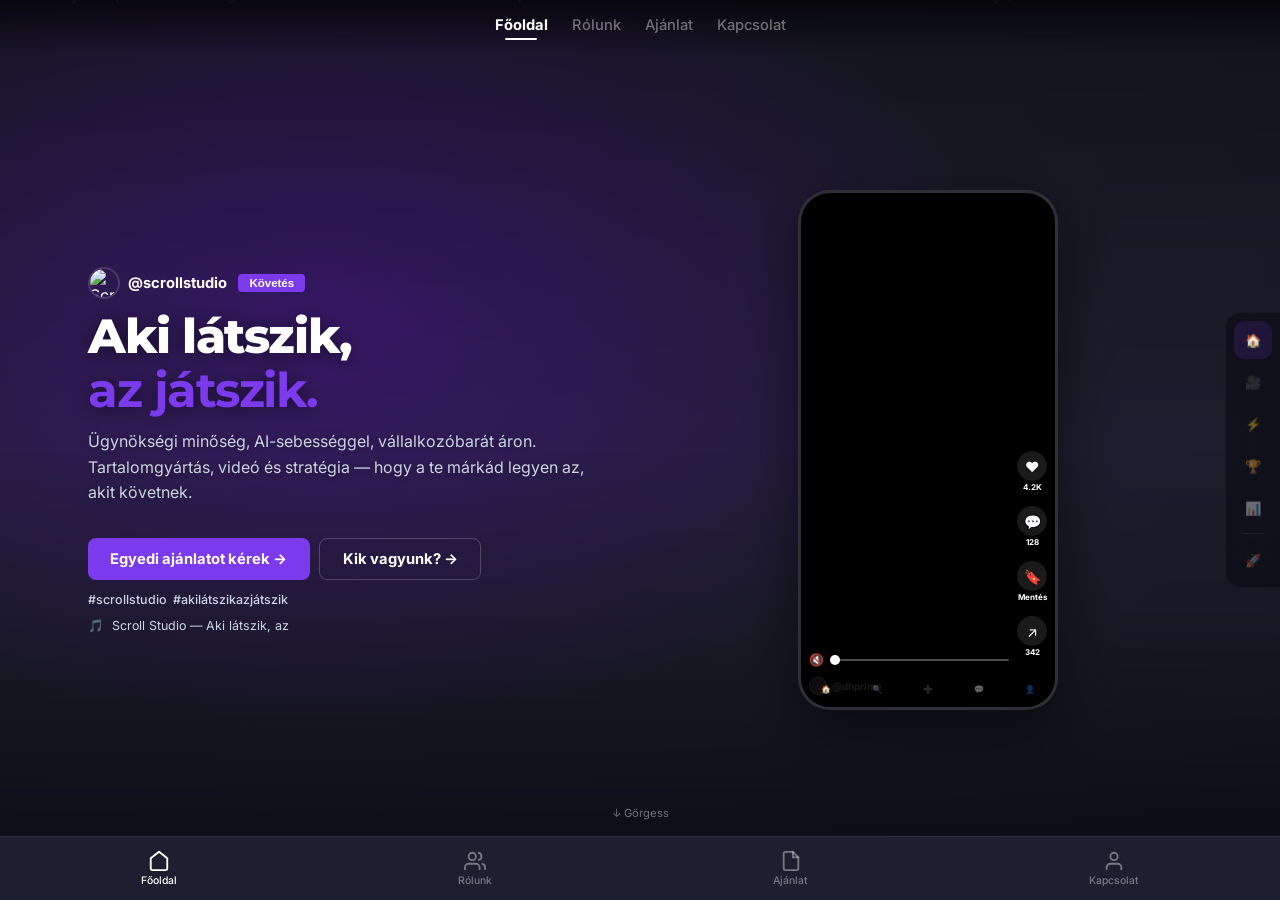
==== commit 12cf5bd1: "Fix GitHub Pages paths: add base href + remove missing video refs" ====
--- a/index.html
+++ b/index.html
@@ -2,6 +2,7 @@
 <html lang="hu">
 <head>
 <meta charset="UTF-8">
+<base href="/scroll-studio-vegleges/">
 <meta name="viewport" content="width=device-width, initial-scale=1.0, maximum-scale=1.0, user-scalable=no">
 <title>Scroll Studio — Aki látszik, az játszik.</title>
 <meta name="description" content="Mi felépítjük a jelenléted. 1000+ videó, több millió elérés. Profi social media rendszer, ami helyetted dolgozik.">
@@ -73,7 +74,7 @@
         <div class="phone" data-author="@dhprime" data-likes="4.2K" data-comments="128" data-shares="342">
           <div class="phone-screen">
             <div class="phone-feed">
-              <video src="/videos/copy_AEC8C6F2-BA8A-4534-BB0B-5C278C49BFCC.mov" autoplay muted loop playsinline></video>
+              <!-- video removed: file not in repo --><div style="width:100%;height:100%;background:#000"></div>
             </div>
             <div class="phone-overlay">
               <div class="phone-pause-icon">⏸</div>
@@ -139,7 +140,7 @@
         <div class="phone" data-author="@scrollstudio">
           <div class="phone-screen">
             <div class="phone-feed">
-              <video src="/videos/copy_07834E84-4749-4D36-9350-5C829CCBF05A.mov" autoplay muted loop playsinline></video>
+              <!-- video removed: file not in repo --><div style="width:100%;height:100%;background:#000"></div>
             </div>
             <div class="phone-overlay">
               <div class="phone-pause-icon">⏸</div>
@@ -183,7 +184,7 @@
         <div class="phone" data-author="@akademiaplusz">
           <div class="phone-screen">
             <div class="phone-feed">
-              <video src="/videos/copy_49A397CA-1A80-4EA2-8FC8-19273F60232B.mov" autoplay muted loop playsinline></video>
+              <!-- video removed: file not in repo --><div style="width:100%;height:100%;background:#000"></div>
             </div>
             <div class="phone-overlay">
               <div class="phone-pause-icon">⏸</div>
@@ -245,7 +246,7 @@
         <div class="phone" data-author="@scrollstudio">
           <div class="phone-screen">
             <div class="phone-feed">
-              <video src="/videos/OKJ2.mov" autoplay muted loop playsinline></video>
+              <!-- video removed: file not in repo --><div style="width:100%;height:100%;background:#000"></div>
             </div>
             <div class="phone-overlay">
               <div class="phone-pause-icon">⏸</div>
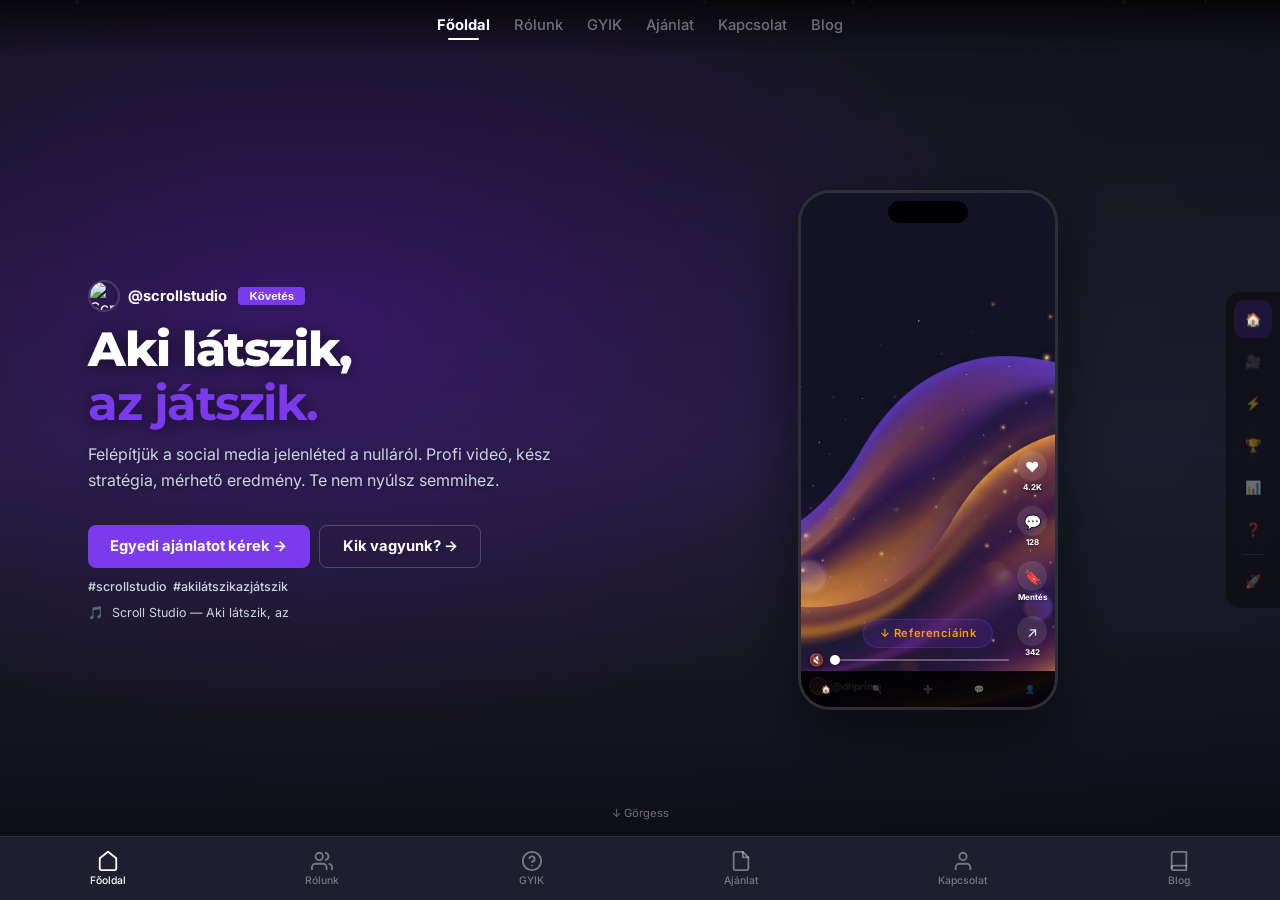
==== commit 292d1c2e: "Weboldal finomhangolás az átirat alapján - CSS változók átnevezése (--pink→--primary, --cyan→--secon" ====
--- a/index.html
+++ b/index.html
@@ -5,7 +5,7 @@
 <base href="/scroll-studio-vegleges/">
 <meta name="viewport" content="width=device-width, initial-scale=1.0, maximum-scale=1.0, user-scalable=no">
 <title>Scroll Studio — Aki látszik, az játszik.</title>
-<meta name="description" content="Mi felépítjük a jelenléted. 1000+ videó, több millió elérés. Profi social media rendszer, ami helyetted dolgozik.">
+<meta name="description" content="Felépítjük a social media jelenléted a nulláról. 968+ tartalom, mérhető eredmény. Profi social media rendszer, ami helyetted dolgozik.">
 <link rel="preconnect" href="https://fonts.googleapis.com">
 <link href="https://fonts.googleapis.com/css2?family=Montserrat:wght@400;500;600;700;800;900&family=Inter:wght@300;400;500;600;700&display=swap" rel="stylesheet">
 <link rel="stylesheet" href="/style.css">
@@ -16,7 +16,7 @@
 .cookie-banner p { font-size: 0.82rem; color: var(--text-sec); line-height: 1.5; margin-bottom: 0.8rem; }
 .cookie-banner a { color: var(--gold); text-decoration: none; }
 .cookie-btns { display: flex; gap: 0.5rem; }
-.cookie-accept { padding: 0.5rem 1.2rem; border-radius: 8px; background: var(--pink); color: #fff; border: none; font-family: var(--font); font-size: 0.82rem; font-weight: 600; cursor: pointer; }
+.cookie-accept { padding: 0.5rem 1.2rem; border-radius: 8px; background: var(--primary); color: #fff; border: none; font-family: var(--font); font-size: 0.82rem; font-weight: 600; cursor: pointer; }
 .cookie-reject { padding: 0.5rem 1.2rem; border-radius: 8px; background: transparent; color: var(--text-sec); border: 1px solid var(--border); font-family: var(--font); font-size: 0.82rem; font-weight: 500; cursor: pointer; }
 /* Logo in author bar */
 .author-logo { width: 32px; height: 32px; border-radius: 50%; object-fit: cover; border: 2px solid rgba(255,255,255,0.15); }
@@ -29,8 +29,10 @@
 <div class="top-nav">
   <a class="top-tab active" href="/">Főoldal</a>
   <a class="top-tab" href="/rolunk/">Rólunk</a>
+  <a class="top-tab" href="/gyik/">GYIK</a>
   <a class="top-tab" href="/ajanlat/">Ajánlat</a>
   <a class="top-tab" href="/kapcsolat/">Kapcsolat</a>
+  <a class="top-tab" href="/blog/">Blog</a>
 </div>
 
 <!-- RIGHT NAV -->
@@ -40,8 +42,9 @@
   <div class="rnav-item" data-s="2" data-tip="Hogyan működik">⚡</div>
   <div class="rnav-item" data-s="3" data-tip="Eredmények">🏆</div>
   <div class="rnav-item" data-s="4" data-tip="Számok">📊</div>
+  <div class="rnav-item" data-s="5" data-tip="GYIK">❓</div>
   <div class="rnav-sep"></div>
-  <div class="rnav-item" data-s="5" data-tip="Indulj el">🚀</div>
+  <div class="rnav-item" data-s="6" data-tip="Indulj el">🚀</div>
 </div>
 <div class="rnav-tooltip" id="tooltip"></div>
 
@@ -60,7 +63,7 @@
         </div>
         <div class="slide-text">
           <h2>Aki látszik,<br><span class="hl">az játszik.</span></h2>
-          <p>Ügynökségi minőség, AI-sebességgel, vállalkozóbarát áron. Tartalomgyártás, videó és stratégia — hogy a te márkád legyen az, akit követnek.</p>
+          <p>Felépítjük a social media jelenléted a nulláról. Profi videó, kész stratégia, mérhető eredmény. Te nem nyúlsz semmihez.</p>
         </div>
         <div style="display:flex;gap:0.6rem;margin-top:1rem;flex-wrap:wrap">
           <a href="/kapcsolat/" class="slide-cta">Egyedi ajánlatot kérek →</a>
@@ -74,7 +77,7 @@
         <div class="phone" data-author="@dhprime" data-likes="4.2K" data-comments="128" data-shares="342">
           <div class="phone-screen">
             <div class="phone-feed">
-              <!-- video removed: file not in repo --><div style="width:100%;height:100%;background:#000"></div>
+              <img src="/assets/hero-bg.png" alt="Scroll Studio" style="width:100%;height:100%;object-fit:cover">
             </div>
             <div class="phone-overlay">
               <div class="phone-pause-icon">⏸</div>
@@ -93,6 +96,7 @@
           </div>
           <div class="phone-bar"><span class="act">🏠</span><span>🔍</span><span>➕</span><span>💬</span><span>👤</span></div>
         </div>
+        <div style="position:absolute;bottom:12%;left:50%;transform:translateX(-50%);background:rgba(124,58,237,0.15);border:1px solid rgba(124,58,237,0.3);padding:0.4rem 1rem;border-radius:100px;font-size:0.7rem;color:var(--secondary);font-weight:600;letter-spacing:0.05em">↓ Referenciáink</div>
       </div>
     </div>
     <div class="scroll-hint"><span>↓ Görgess</span></div>
@@ -105,7 +109,7 @@
       <div class="text-col">
         <div class="author"><img src="/assets/logo.png" alt="Scroll Studio" class="author-logo"><span class="author-name">@scrollstudio</span></div>
         <div class="slide-text">
-          <h2>Nem videókat kapsz.<br><span class="hl">Jelenlétet építünk.</span></h2>
+          <h2>Minden, ami a<br><span class="hl">social media sikerhez kell.</span></h2>
           <p>Teljes körű social media szolgáltatás — a stratégiától a tartalomgyártáson át az analitikáig. Instagram, TikTok, YouTube, Facebook, LinkedIn.</p>
         </div>
         <div class="svc-row">
@@ -140,7 +144,7 @@
         <div class="phone" data-author="@scrollstudio">
           <div class="phone-screen">
             <div class="phone-feed">
-              <!-- video removed: file not in repo --><div style="width:100%;height:100%;background:#000"></div>
+              <img src="/assets/hero-bg.png" alt="Scroll Studio" style="width:100%;height:100%;object-fit:cover">
             </div>
             <div class="phone-overlay">
               <div class="phone-pause-icon">⏸</div>
@@ -170,13 +174,13 @@
       <div class="text-col">
         <div class="author"><img src="/assets/logo.png" alt="Scroll Studio" class="author-logo"><span class="author-name">@scrollstudio</span></div>
         <div class="slide-text">
-          <h2>Ők már látszanak.<br><span class="hl">Te mikor kezded?</span></h2>
-          <p>Nem ígérgetünk — megmutatjuk az eredményt.</p>
+          <h2>Működő<br><span class="hl">partnereink.</span></h2>
+          <p>Ők már látszanak. Te mikor kezded?</p>
         </div>
         <div class="refs-list">
-          <div class="ref-card"><div class="name">DH Prime · Ingatlan</div><p>3x organikus elérés növekedés — a semmiből épített prémium jelenlét.</p></div>
-          <div class="ref-card"><div class="name">Istenhegyi Klinika · Egészségügy</div><p>A foglalások 40%-a social media-ból érkezik.</p></div>
-          <div class="ref-card"><div class="name">Akadémia Plusz · Oktatás</div><p>85%+ kurzus kitöltöttség — 47 jelentkező 30 nap alatt, kizárólag social-ból.</p></div>
+          <div class="ref-card"><div class="name">🏠 DH Prime</div><p>3x organikus elérés növekedés — a semmiből épített prémium jelenlét.</p></div>
+          <div class="ref-card"><div class="name">🏥 Istenhegyi Klinika</div><p>A foglalások 40%-a social media-ból érkezik.</p></div>
+          <div class="ref-card"><div class="name">🎓 Akadémia Plusz</div><p>85%+ kurzus kitöltöttség — 47 jelentkező 30 nap alatt, kizárólag social-ból.</p></div>
         </div>
       </div>
       <div class="visual-col">
@@ -184,7 +188,7 @@
         <div class="phone" data-author="@akademiaplusz">
           <div class="phone-screen">
             <div class="phone-feed">
-              <!-- video removed: file not in repo --><div style="width:100%;height:100%;background:#000"></div>
+              <img src="/assets/hero-bg.png" alt="Scroll Studio" style="width:100%;height:100%;object-fit:cover">
             </div>
             <div class="phone-overlay">
               <div class="phone-pause-icon">⏸</div>
@@ -215,8 +219,8 @@
         <div class="author"><img src="/assets/logo.png" alt="Scroll Studio" class="author-logo"><span class="author-name">@scrollstudio</span></div>
         <div class="slide-text"><h2>A számok<br><span class="hl">magukért beszélnek.</span></h2></div>
         <div class="stats-row">
-          <div class="stat-box"><div class="num" data-target="10" data-suffix="+">0</div><div class="label">Elégedett ügyfél</div></div>
-          <div class="stat-box"><div class="num" data-target="500" data-suffix="+">0</div><div class="label">Legyártott tartalom</div></div>
+          <div class="stat-box"><div class="num" data-target="12" data-suffix="+">0</div><div class="label">Elégedett ügyfél</div></div>
+          <div class="stat-box"><div class="num" data-target="968" data-suffix="+">0</div><div class="label">Elkészített tartalom</div></div>
           <div class="stat-box"><div class="num" data-target="3" data-suffix="+ év">0</div><div class="label">Tapasztalat</div></div>
           <div class="stat-box"><div class="num" data-target="24" data-suffix="h">0</div><div class="label">Válaszidő</div></div>
         </div>
@@ -224,6 +228,39 @@
     </div>
   </div>
 
+  <!-- 5b. GYIK — gyakori kérdések -->
+  <div class="slide slide--faq">
+    <div class="slide-bg"><div class="particles"></div></div>
+    <div class="slide-content single-col">
+      <div class="text-col">
+        <div class="author"><img src="/assets/logo.png" alt="Scroll Studio" class="author-logo"><span class="author-name">@scrollstudio</span></div>
+        <div class="slide-text">
+          <h2>Gyakori <span class="hl">kérdések</span></h2>
+          <p>Amit a legtöbben kérdeznek — röviden, őszintén.</p>
+        </div>
+        <div style="display:flex;flex-direction:column;gap:0.6rem;margin-top:1rem;max-width:600px">
+          <details style="background:rgba(255,255,255,0.04);border:1px solid var(--border);border-radius:12px;padding:1rem 1.2rem;cursor:pointer">
+            <summary style="font-family:var(--font-d);font-weight:700;font-size:0.95rem;list-style:none;display:flex;justify-content:space-between;align-items:center">Mennyi idő alatt látok eredményt? <span style="color:var(--secondary);font-size:1.2rem">+</span></summary>
+            <p style="margin-top:0.8rem;color:var(--text-sec);font-size:0.88rem;line-height:1.6">1-2 hónap: stratégia felépítés és első tartalmak. 2-3 hónap: mérhető eredmények (elérés, követők, leadek). 3-6 hónap: üzleti hatás.</p>
+          </details>
+          <details style="background:rgba(255,255,255,0.04);border:1px solid var(--border);border-radius:12px;padding:1rem 1.2rem;cursor:pointer">
+            <summary style="font-family:var(--font-d);font-weight:700;font-size:0.95rem;list-style:none;display:flex;justify-content:space-between;align-items:center">Nekem kell tartalmat gyártanom? <span style="color:var(--secondary);font-size:1.2rem">+</span></summary>
+            <p style="margin-top:0.8rem;color:var(--text-sec);font-size:0.88rem;line-height:1.6">Nem. Mi mindent megcsinálunk — a forgatástól a vágáson át a posztolásig. Neked csak jóvá kell hagyni a tartalmakat.</p>
+          </details>
+          <details style="background:rgba(255,255,255,0.04);border:1px solid var(--border);border-radius:12px;padding:1rem 1.2rem;cursor:pointer">
+            <summary style="font-family:var(--font-d);font-weight:700;font-size:0.95rem;list-style:none;display:flex;justify-content:space-between;align-items:center">Miért vagytok ilyen gyorsak? <span style="color:var(--secondary);font-size:1.2rem">+</span></summary>
+            <p style="margin-top:0.8rem;color:var(--text-sec);font-size:0.88rem;line-height:1.6">AI-eszközöket használunk a rutinfeladatokra — feliratozás, grafika, analitika. A megtakarított időt kreatív munkára és stratégiára fordítjuk.</p>
+          </details>
+          <details style="background:rgba(255,255,255,0.04);border:1px solid var(--border);border-radius:12px;padding:1rem 1.2rem;cursor:pointer">
+            <summary style="font-family:var(--font-d);font-weight:700;font-size:0.95rem;list-style:none;display:flex;justify-content:space-between;align-items:center">Milyen platformokon dolgoztok? <span style="color:var(--secondary);font-size:1.2rem">+</span></summary>
+            <p style="margin-top:0.8rem;color:var(--text-sec);font-size:0.88rem;line-height:1.6">Instagram, Facebook, TikTok, LinkedIn, YouTube — és bármi más, ami a te iparágadban működik.</p>
+          </details>
+        </div>
+        <a href="/gyik/" style="display:inline-block;margin-top:1.2rem;color:var(--secondary);font-size:0.85rem;font-weight:600;text-decoration:none">Összes kérdés →</a>
+      </div>
+    </div>
+  </div>
+
   <!-- 6. CTA — egyetlen, erős CTA -->
   <div class="slide slide--cta">
     <div class="slide-bg"><div class="particles"></div></div>
@@ -236,7 +273,7 @@
         </div>
         <div style="display:flex;gap:0.5rem;flex-wrap:wrap;margin-top:0.8rem">
           <a href="/kapcsolat/" class="slide-cta">Ingyenes konzultáció →</a>
-          <a href="/kapcsolat/" class="slide-cta" style="background:transparent;border:1px solid rgba(255,255,255,0.2)">Kérek egyedi ajánlatot</a>
+          <a href="/kapcsolat/" class="slide-cta" style="background:transparent;border:1px solid rgba(255,255,255,0.2)">Megértjük a helyzetedet és egyedi megoldást javaslunk</a>
         </div>
         <div class="slide-tags"><span>#akilátszikazjátszik</span></div>
         <div class="slide-music">🎵 <div class="marquee"><span>Scroll Studio — Aki látszik, az játszik. ✨</span></div></div>
@@ -246,7 +283,7 @@
         <div class="phone" data-author="@scrollstudio">
           <div class="phone-screen">
             <div class="phone-feed">
-              <!-- video removed: file not in repo --><div style="width:100%;height:100%;background:#000"></div>
+              <img src="/assets/hero-bg.png" alt="Scroll Studio" style="width:100%;height:100%;object-fit:cover">
             </div>
             <div class="phone-overlay">
               <div class="phone-pause-icon">⏸</div>
@@ -269,14 +306,33 @@
     </div>
   </div>
 
+<!-- FOOTER -->
+<footer style="background:var(--surface);border-top:1px solid var(--border);padding:2rem 1.5rem 5rem;text-align:center;font-size:0.78rem;color:var(--text-dim);line-height:1.8">
+  <img src="/assets/logo.png" alt="Scroll Studio" style="width:36px;height:36px;border-radius:50%;margin-bottom:0.8rem;opacity:0.7">
+  <div style="margin-bottom:0.6rem;color:var(--text-sec);font-family:var(--font-d);font-weight:700;font-size:0.9rem">Scroll Studio</div>
+  <p>Ügynökségi minőség, AI-sebességgel, vállalkozóbarát áron.</p>
+  <div style="margin:0.8rem 0;display:flex;gap:1rem;justify-content:center;flex-wrap:wrap">
+    <a href="/" style="color:var(--secondary);text-decoration:none">Főoldal</a>
+    <a href="/rolunk/" style="color:var(--secondary);text-decoration:none">Rólunk</a>
+    <a href="/gyik/" style="color:var(--secondary);text-decoration:none">GYIK</a>
+    <a href="/ajanlat/" style="color:var(--secondary);text-decoration:none">Ajánlat</a>
+    <a href="/kapcsolat/" style="color:var(--secondary);text-decoration:none">Kapcsolat</a>
+    <a href="/blog/" style="color:var(--secondary);text-decoration:none">Blog</a>
+  </div>
+  <p style="margin-top:0.5rem">Scroll Studio Kft. · 1101 Budapest, Üllői út 124. A. ép. 3. em. 47.<br>Cégjegyzékszám: 01-09-451539 · Adószám: 32959817-2-42</p>
+  <p style="margin-top:0.8rem">© 2026 Scroll Studio Kft. Minden jog fenntartva.</p>
+</footer>
+
 </div>
 
 <!-- BOTTOM NAV -->
 <div class="bottom-nav">
   <a class="bnav active" href="/"><svg viewBox="0 0 24 24" stroke-linecap="round" stroke-linejoin="round"><path d="M3 9l9-7 9 7v11a2 2 0 01-2 2H5a2 2 0 01-2-2z"/></svg><span>Főoldal</span></a>
   <a class="bnav" href="/rolunk/"><svg viewBox="0 0 24 24" stroke-linecap="round" stroke-linejoin="round"><path d="M17 21v-2a4 4 0 00-4-4H5a4 4 0 00-4 4v2"/><circle cx="9" cy="7" r="4"/><path d="M23 21v-2a4 4 0 00-3-3.87"/><path d="M16 3.13a4 4 0 010 7.75"/></svg><span>Rólunk</span></a>
+  <a class="bnav" href="/gyik/"><svg viewBox="0 0 24 24" stroke-linecap="round" stroke-linejoin="round"><circle cx="12" cy="12" r="10"/><path d="M9.09 9a3 3 0 015.83 1c0 2-3 3-3 3"/><line x1="12" y1="17" x2="12.01" y2="17"/></svg><span>GYIK</span></a>
   <a class="bnav" href="/ajanlat/"><svg viewBox="0 0 24 24" stroke-linecap="round" stroke-linejoin="round"><path d="M14 2H6a2 2 0 00-2 2v16a2 2 0 002 2h12a2 2 0 002-2V8z"/><polyline points="14 2 14 8 20 8"/></svg><span>Ajánlat</span></a>
   <a class="bnav" href="/kapcsolat/"><svg viewBox="0 0 24 24" stroke-linecap="round" stroke-linejoin="round"><path d="M20 21v-2a4 4 0 00-4-4H8a4 4 0 00-4 4v2"/><circle cx="12" cy="7" r="4"/></svg><span>Kapcsolat</span></a>
+  <a class="bnav" href="/blog/"><svg viewBox="0 0 24 24" stroke-linecap="round" stroke-linejoin="round"><path d="M4 19.5A2.5 2.5 0 016.5 17H20"/><path d="M6.5 2H20v20H6.5A2.5 2.5 0 014 19.5v-15A2.5 2.5 0 016.5 2z"/></svg><span>Blog</span></a>
 </div>
 
 <!-- COOKIE BANNER -->
@@ -291,7 +347,7 @@
 <!-- CHAT -->
 <div class="chat-ov" id="chatOv">
   <div class="chat-box">
-    <div class="chat-hd"><div style="display:flex;align-items:center;gap:0.5rem"><div style="width:30px;height:30px;border-radius:50%;background:linear-gradient(135deg,var(--pink),var(--cyan));display:flex;align-items:center;justify-content:center;font-weight:800;font-size:0.7rem">S</div><div><div style="font-weight:700;font-size:0.85rem">Scroll Asszisztens</div><div style="font-size:0.68rem;color:var(--text-dim)">● Online</div></div></div><button onclick="toggleChat()" style="background:none;border:none;color:var(--text-dim);font-size:1.2rem;cursor:pointer">✕</button></div>
+    <div class="chat-hd"><div style="display:flex;align-items:center;gap:0.5rem"><div style="width:30px;height:30px;border-radius:50%;background:linear-gradient(135deg,var(--primary),var(--secondary));display:flex;align-items:center;justify-content:center;font-weight:800;font-size:0.7rem">S</div><div><div style="font-weight:700;font-size:0.85rem">Scroll Asszisztens</div><div style="font-size:0.68rem;color:var(--text-dim)">● Online</div></div></div><button onclick="toggleChat()" style="background:none;border:none;color:var(--text-dim);font-size:1.2rem;cursor:pointer">✕</button></div>
     <div class="chat-msgs" id="cmsgs"><div class="chat-m bot"><div class="chat-b">Szia! 👋 Segítek felépíteni a rendszered. Mondd el, mire van szükséged!</div></div></div>
     <div class="chat-q" id="cq"><button onclick="sq('Videós tartalmat szeretnék')">🎥 Videó</button><button onclick="sq('Social media kezelést keresek')">📱 Social</button><button onclick="sq('Hirdetéskezelés érdekel')">📈 Hirdetés</button><button onclick="sq('Segíts!')">🤔 Segíts!</button></div>
     <div class="chat-input-row"><input type="text" id="ci" placeholder="Írd le, miben segíthetek..." onkeydown="if(event.key==='Enter')sm()"><button onclick="sm()"><svg width="16" height="16" viewBox="0 0 24 24" fill="none" stroke="currentColor" stroke-width="2"><line x1="22" y1="2" x2="11" y2="13"/><polygon points="22 2 15 22 11 13 2 9 22 2"/></svg></button></div>
--- a/style.css
+++ b/style.css
@@ -7,14 +7,14 @@
 :root {
   --bg: #1E1E2E; --surface: #252538; --border: rgba(255,255,255,0.08);
   --text: #fff; --text-sec: #CBD5E1; --text-dim: rgba(255,255,255,0.4);
-  --pink: #7C3AED; --cyan: #F59E0B; --gold: #F59E0B;
+  --primary: #7C3AED; --secondary: #F59E0B; --gold: #F59E0B;
   --purple-light: #A78BFA;
   --font: 'Inter', sans-serif; --font-d: 'Montserrat', sans-serif;
 }
 
 html { background: var(--bg); color: #fff; font-family: var(--font); overflow: hidden; height: 100%; color-scheme: dark; }
 body { height: 100%; overflow: hidden; }
-::selection { background: var(--pink); color: #fff; }
+::selection { background: var(--primary); color: #fff; }
 
 /* Feed */
 .feed { height: 100vh; overflow-y: scroll; scroll-snap-type: y mandatory; -webkit-overflow-scrolling: touch; scrollbar-width: none; }
@@ -35,6 +35,7 @@
 .slide--stats .slide-bg   { background: radial-gradient(ellipse at 65% 45%, #35185e 0%, #1E1E2E 55%); }
 .slide--cfg .slide-bg     { background: radial-gradient(ellipse at 40% 50%, #1c1c40 0%, #1E1E2E 55%); }
 .slide--contact .slide-bg { background: radial-gradient(ellipse at 55% 45%, #3a1a00 0%, #1E1E2E 55%); }
+.slide--faq .slide-bg     { background: radial-gradient(ellipse at 35% 55%, #2a1845 0%, #1E1E2E 55%); }
 .slide--cta .slide-bg     { background: radial-gradient(ellipse at 50% 50%, #2e1260 0%, #1E1E2E 60%); }
 
 /* SVG illustrations */
@@ -125,7 +126,7 @@
 
 .phone-post .pp-avatar {
   width: 20px; height: 20px; border-radius: 50%;
-  background: linear-gradient(135deg, var(--pink), var(--cyan));
+  background: linear-gradient(135deg, var(--primary), var(--secondary));
   border: 1.5px solid #fff;
 }
 
@@ -183,7 +184,7 @@
 
 /* Author on video */
 .phone-vid-author { position: absolute; left: 8px; bottom: 12px; z-index: 4; display: flex; align-items: center; gap: 5px; pointer-events: none; }
-.phone-vid-avatar { width: 18px; height: 18px; border-radius: 50%; background: linear-gradient(135deg, var(--pink), var(--gold)); border: 1.5px solid #fff; }
+.phone-vid-avatar { width: 18px; height: 18px; border-radius: 50%; background: linear-gradient(135deg, var(--primary), var(--gold)); border: 1.5px solid #fff; }
 .phone-vid-author span { font-size: 10px; font-weight: 700; color: #fff; text-shadow: 0 1px 4px rgba(0,0,0,0.6); }
 
 /* Phone bottom bar */
@@ -228,13 +229,13 @@
 .author-avatar { width: 36px; height: 36px; border-radius: 50%; background: linear-gradient(135deg, #7C3AED, #F59E0B); display: flex; align-items: center; justify-content: center; font-family: var(--font-d); font-weight: 800; font-size: 0.8rem; border: 2px solid #fff; }
 .author-logo { width: 32px; height: 32px; border-radius: 50%; object-fit: cover; border: 2px solid rgba(255,255,255,0.15); }
 .author-name { font-weight: 700; font-size: 0.92rem; }
-.author-follow { padding: 0.2rem 0.7rem; border-radius: 4px; background: var(--pink); color: #fff; font-size: 0.72rem; font-weight: 700; border: none; cursor: pointer; margin-left: 0.2rem; transition: transform 0.2s; }
+.author-follow { padding: 0.2rem 0.7rem; border-radius: 4px; background: var(--primary); color: #fff; font-size: 0.72rem; font-weight: 700; border: none; cursor: pointer; margin-left: 0.2rem; transition: transform 0.2s; }
 .author-follow:hover { transform: scale(1.05); }
 .slide-text h2 { font-family: var(--font-d); font-size: clamp(1.8rem, 5.5vw, 3rem); font-weight: 800; line-height: 1.12; letter-spacing: -0.03em; margin-bottom: 0.7rem; text-shadow: 0 2px 20px rgba(0,0,0,0.6); }
 .slide-text p { font-size: 1rem; color: var(--text-sec); line-height: 1.6; max-width: 520px; text-shadow: 0 1px 10px rgba(0,0,0,0.5); }
-.hl { color: var(--pink); font-weight: 700; }
+.hl { color: var(--primary); font-weight: 700; }
 .gld { color: var(--gold); font-weight: 700; }
-.slide-cta { display: inline-flex; align-items: center; gap: 0.4rem; margin-top: 1rem; padding: 0.7rem 1.4rem; border-radius: 8px; background: var(--pink); color: #fff; font-size: 0.92rem; font-weight: 700; text-decoration: none; transition: all 0.3s; cursor: pointer; }
+.slide-cta { display: inline-flex; align-items: center; gap: 0.4rem; margin-top: 1rem; padding: 0.7rem 1.4rem; border-radius: 8px; background: var(--primary); color: #fff; font-size: 0.92rem; font-weight: 700; text-decoration: none; transition: all 0.3s; cursor: pointer; }
 .slide-cta:hover { transform: translateY(-2px); box-shadow: 0 6px 20px rgba(124,58,237,0.4); }
 .slide-tags { display: flex; gap: 0.4rem; flex-wrap: wrap; margin-top: 0.7rem; }
 .slide-tags span { font-size: 0.78rem; color: var(--text-sec); font-weight: 500; }
@@ -253,7 +254,7 @@
 .svc-card p { font-size: 0.82rem; color: var(--text-sec); line-height: 1.5; }
 .steps-list { margin-top: 1.2rem; display: flex; flex-direction: column; gap: 0.9rem; }
 .step-row { display: flex; align-items: flex-start; gap: 0.8rem; }
-.step-num { width: 36px; height: 36px; border-radius: 50%; background: var(--pink); display: flex; align-items: center; justify-content: center; font-family: var(--font-d); font-size: 0.85rem; font-weight: 800; flex-shrink: 0; }
+.step-num { width: 36px; height: 36px; border-radius: 50%; background: var(--primary); display: flex; align-items: center; justify-content: center; font-family: var(--font-d); font-size: 0.85rem; font-weight: 800; flex-shrink: 0; }
 .step-row h4 { font-size: 1.05rem; font-weight: 700; margin-bottom: 0.15rem; }
 .step-row p { font-size: 0.9rem; color: var(--text-sec); line-height: 1.5; }
 .refs-list { margin-top: 1.2rem; display: flex; flex-direction: column; gap: 0.6rem; }
@@ -269,7 +270,7 @@
 .right-nav { position: fixed; right: 0; top: 50%; transform: translateY(-50%); z-index: 101; display: flex; flex-direction: column; align-items: center; gap: 0.25rem; padding: 0.5rem; background: rgba(0,0,0,0.35); backdrop-filter: blur(16px); border-radius: 16px 0 0 16px; border: 1px solid rgba(255,255,255,0.04); border-right: none; }
 .rnav-item { width: 38px; height: 38px; border-radius: 10px; display: flex; align-items: center; justify-content: center; cursor: pointer; transition: all 0.3s; color: var(--text-dim); font-size: 0.82rem; }
 .rnav-item:hover { background: rgba(255,255,255,0.08); color: #fff; }
-.rnav-item.active { background: rgba(124,58,237,0.15); color: var(--pink); }
+.rnav-item.active { background: rgba(124,58,237,0.15); color: var(--primary); }
 .rnav-sep { width: 22px; height: 1px; background: var(--border); margin: 0.15rem 0; }
 .rnav-tooltip { position: fixed; background: rgba(0,0,0,0.9); color: #fff; font-size: 0.72rem; font-weight: 600; padding: 0.25rem 0.6rem; border-radius: 6px; white-space: nowrap; pointer-events: none; z-index: 200; opacity: 0; transition: opacity 0.2s; }
 .rnav-tooltip.show { opacity: 1; }
@@ -297,31 +298,31 @@
 /* Configurator */
 .cfg-content { position: relative; z-index: 2; padding: 3.5rem 3.5rem 9rem; width: 100%; max-width: 900px; margin: 0 auto; overflow-y: auto; max-height: none; scrollbar-width: none; }
 .cfg-content::-webkit-scrollbar { display: none; }
-.cfg-label { font-size: 0.78rem; text-transform: uppercase; letter-spacing: 0.15em; color: var(--pink); font-weight: 600; margin-bottom: 0.6rem; }
+.cfg-label { font-size: 0.78rem; text-transform: uppercase; letter-spacing: 0.15em; color: var(--primary); font-weight: 600; margin-bottom: 0.6rem; }
 .cfg-title { font-family: var(--font-d); font-size: clamp(1.5rem, 4vw, 2.2rem); font-weight: 800; margin-bottom: 0.5rem; line-height: 1.15; }
 .cfg-desc { font-size: 0.95rem; color: var(--text-sec); line-height: 1.55; margin-bottom: 1.4rem; max-width: 480px; }
 .opts { display: grid; grid-template-columns: 1fr 1fr; gap: 0.6rem; }
 .opt { padding: 1.2rem; border-radius: 12px; background: rgba(255,255,255,0.05); border: 1.5px solid rgba(255,255,255,0.06); cursor: pointer; transition: all 0.3s; position: relative; }
 .opt:hover { border-color: rgba(255,255,255,0.15); }
-.opt.sel { border-color: var(--pink); background: rgba(124,58,237,0.08); }
-.opt .tag { position: absolute; top: -7px; right: 10px; background: var(--pink); color: #fff; font-size: 0.62rem; font-weight: 700; padding: 2px 6px; border-radius: 3px; text-transform: uppercase; }
+.opt.sel { border-color: var(--primary); background: rgba(124,58,237,0.08); }
+.opt .tag { position: absolute; top: -7px; right: 10px; background: var(--primary); color: #fff; font-size: 0.62rem; font-weight: 700; padding: 2px 6px; border-radius: 3px; text-transform: uppercase; }
 .opt h4 { font-family: var(--font-d); font-size: 1.05rem; font-weight: 700; }
 .opt .pr { color: var(--gold); font-family: var(--font-d); font-weight: 700; font-size: 1.1rem; margin-top: 0.15rem; }
 .opt .dt { font-size: 0.82rem; color: var(--text-sec); margin-top: 0.2rem; }
 .tones { display: grid; grid-template-columns: 1fr 1fr; gap: 0.6rem; }
 .tone { padding: 1rem; border-radius: 12px; background: rgba(255,255,255,0.05); border: 1.5px solid rgba(255,255,255,0.06); cursor: pointer; transition: all 0.3s; text-align: center; }
 .tone:hover { border-color: rgba(255,255,255,0.15); }
-.tone.sel { border-color: var(--pink); background: rgba(124,58,237,0.08); }
+.tone.sel { border-color: var(--primary); background: rgba(124,58,237,0.08); }
 .tone .em { font-size: 1.6rem; margin-bottom: 0.35rem; display: block; }
 .tone h4 { font-family: var(--font-d); font-size: 0.88rem; font-weight: 700; margin-bottom: 0.15rem; }
 .tone p { font-size: 0.73rem; color: var(--text-sec); line-height: 1.35; }
 .cbg { margin-bottom: 1.2rem; }
-.cbg-title { font-family: var(--font-d); font-size: 0.75rem; font-weight: 700; color: var(--pink); margin-bottom: 0.45rem; text-transform: uppercase; letter-spacing: 0.08em; }
+.cbg-title { font-family: var(--font-d); font-size: 0.75rem; font-weight: 700; color: var(--primary); margin-bottom: 0.45rem; text-transform: uppercase; letter-spacing: 0.08em; }
 .cbi { display: flex; align-items: center; justify-content: space-between; padding: 0.75rem 1rem; border-radius: 8px; background: rgba(255,255,255,0.04); border: 1px solid rgba(255,255,255,0.05); margin-bottom: 0.35rem; cursor: pointer; transition: all 0.25s; font-size: 0.85rem; }
 .cbi:hover { border-color: rgba(255,255,255,0.12); }
-.cbi.chk { border-color: var(--pink); background: rgba(124,58,237,0.06); }
+.cbi.chk { border-color: var(--primary); background: rgba(124,58,237,0.06); }
 .cbi .bx { width: 16px; height: 16px; border-radius: 4px; border: 1.5px solid rgba(255,255,255,0.15); flex-shrink: 0; margin-right: 0.7rem; display: flex; align-items: center; justify-content: center; transition: all 0.25s; }
-.cbi.chk .bx { background: var(--pink); border-color: var(--pink); }
+.cbi.chk .bx { background: var(--primary); border-color: var(--primary); }
 .cbi.chk .bx::after { content: '✓'; color: #fff; font-size: 0.62rem; font-weight: 700; }
 .cbi .bl { flex: 1; }
 .cbi .bl small { display: block; color: var(--text-dim); font-size: 0.72rem; }
@@ -330,7 +331,7 @@
 .strats { display: grid; grid-template-columns: 1fr 1fr; gap: 0.6rem; }
 .strat { padding: 1.1rem; border-radius: 12px; background: rgba(255,255,255,0.05); border: 1.5px solid rgba(255,255,255,0.06); cursor: pointer; transition: all 0.3s; }
 .strat:hover { border-color: rgba(255,255,255,0.15); }
-.strat.sel { border-color: var(--pink); background: rgba(124,58,237,0.08); }
+.strat.sel { border-color: var(--primary); background: rgba(124,58,237,0.08); }
 .strat .em { font-size: 1.3rem; margin-bottom: 0.5rem; display: block; }
 .strat h4 { font-family: var(--font-d); font-size: 0.92rem; font-weight: 700; margin-bottom: 0.2rem; }
 .strat p { font-size: 0.75rem; color: var(--text-sec); line-height: 1.35; }
@@ -338,8 +339,8 @@
 .sum-bar { position: fixed; bottom: 3rem; left: 0; right: 0; z-index: 50; padding: 0.75rem 1.5rem; background: rgba(0,0,0,0.9); backdrop-filter: blur(20px); border-top: 1px solid rgba(255,255,255,0.08); display: flex; justify-content: space-between; align-items: center; }
 .sum-label { font-size: 0.72rem; color: var(--text-dim); }
 .sum-price { font-family: var(--font-d); font-weight: 800; font-size: 1.15rem; }
-.sum-price span { background: linear-gradient(135deg, var(--pink), var(--cyan)); -webkit-background-clip: text; -webkit-text-fill-color: transparent; background-clip: text; }
-.sum-btn { padding: 0.6rem 1.3rem; border-radius: 8px; background: var(--pink); color: #fff; border: none; font-family: var(--font); font-size: 0.85rem; font-weight: 700; cursor: pointer; transition: all 0.3s; }
+.sum-price span { background: linear-gradient(135deg, var(--primary), var(--secondary)); -webkit-background-clip: text; -webkit-text-fill-color: transparent; background-clip: text; }
+.sum-btn { padding: 0.6rem 1.3rem; border-radius: 8px; background: var(--primary); color: #fff; border: none; font-family: var(--font); font-size: 0.85rem; font-weight: 700; cursor: pointer; transition: all 0.3s; }
 .sum-btn:hover { box-shadow: 0 6px 20px rgba(124,58,237,0.4); }
 
 /* Forms */
@@ -348,12 +349,12 @@
 .ff.full { grid-column: 1 / -1; }
 .ff label { font-size: 0.72rem; font-weight: 600; color: var(--text-dim); text-transform: uppercase; letter-spacing: 0.05em; }
 .ff input, .ff select, .ff textarea { padding: 0.65rem 0.85rem; border-radius: 8px; background: rgba(255,255,255,0.05); border: 1px solid rgba(255,255,255,0.08); color: #fff; font-family: var(--font); font-size: 0.85rem; outline: none; transition: border-color 0.3s; }
-.ff input:focus, .ff select:focus, .ff textarea:focus { border-color: var(--pink); }
+.ff input:focus, .ff select:focus, .ff textarea:focus { border-color: var(--primary); }
 .ff select { appearance: none; -webkit-appearance: none; background-image: url("data:image/svg+xml,%3Csvg xmlns='http://www.w3.org/2000/svg' width='12' height='12' viewBox='0 0 12 12'%3E%3Cpath fill='%23888' d='M6 8L1 3h10z'/%3E%3C/svg%3E"); background-repeat: no-repeat; background-position: right 0.8rem center; padding-right: 2rem; color-scheme: dark; }
 .ff select option { background: #1a1a2e; color: #fff; padding: 0.5rem; }
 .ff select::-ms-expand { display: none; }
 .ff textarea { resize: vertical; min-height: 60px; }
-.form-submit { margin-top: 0.8rem; padding: 0.85rem; background: var(--pink); color: #fff; border: none; border-radius: 8px; font-family: var(--font); font-size: 0.9rem; font-weight: 700; cursor: pointer; width: 100%; transition: all 0.3s; }
+.form-submit { margin-top: 0.8rem; padding: 0.85rem; background: var(--primary); color: #fff; border: none; border-radius: 8px; font-family: var(--font); font-size: 0.9rem; font-weight: 700; cursor: pointer; width: 100%; transition: all 0.3s; }
 .form-submit:hover { box-shadow: 0 8px 24px rgba(124,58,237,0.4); }
 
 /* Chat */
@@ -368,14 +369,14 @@
 .chat-m.usr { align-self: flex-end; }
 .chat-b { padding: 0.65rem 0.85rem; border-radius: 14px; font-size: 0.84rem; line-height: 1.5; }
 .chat-m.bot .chat-b { background: rgba(255,255,255,0.06); border-bottom-left-radius: 4px; }
-.chat-m.usr .chat-b { background: var(--pink); border-bottom-right-radius: 4px; }
+.chat-m.usr .chat-b { background: var(--primary); border-bottom-right-radius: 4px; }
 .chat-q { padding: 0.5rem 0.8rem; display: flex; gap: 0.3rem; flex-wrap: wrap; border-top: 1px solid var(--border); }
 .chat-q button { padding: 0.28rem 0.6rem; border-radius: 100px; border: 1px solid var(--border); background: none; color: var(--text-sec); font-size: 0.72rem; cursor: pointer; font-family: var(--font); transition: all 0.3s; }
-.chat-q button:hover { border-color: var(--pink); color: var(--pink); background: rgba(124,58,237,0.06); }
+.chat-q button:hover { border-color: var(--primary); color: var(--primary); background: rgba(124,58,237,0.06); }
 .chat-input-row { display: flex; gap: 0.4rem; padding: 0.6rem 0.8rem; border-top: 1px solid var(--border); background: var(--bg); }
 .chat-input-row input { flex: 1; padding: 0.55rem 0.75rem; border-radius: 10px; border: 1px solid var(--border); background: var(--surface); color: #fff; font-family: var(--font); font-size: 0.82rem; outline: none; }
-.chat-input-row input:focus { border-color: var(--pink); }
-.chat-input-row button { width: 36px; height: 36px; border-radius: 10px; border: none; background: var(--pink); color: #fff; cursor: pointer; display: flex; align-items: center; justify-content: center; flex-shrink: 0; transition: all 0.3s; }
+.chat-input-row input:focus { border-color: var(--primary); }
+.chat-input-row button { width: 36px; height: 36px; border-radius: 10px; border: none; background: var(--primary); color: #fff; cursor: pointer; display: flex; align-items: center; justify-content: center; flex-shrink: 0; transition: all 0.3s; }
 .chat-input-row button:hover { box-shadow: 0 4px 12px rgba(124,58,237,0.4); }
 
 /* Side Ribbons */
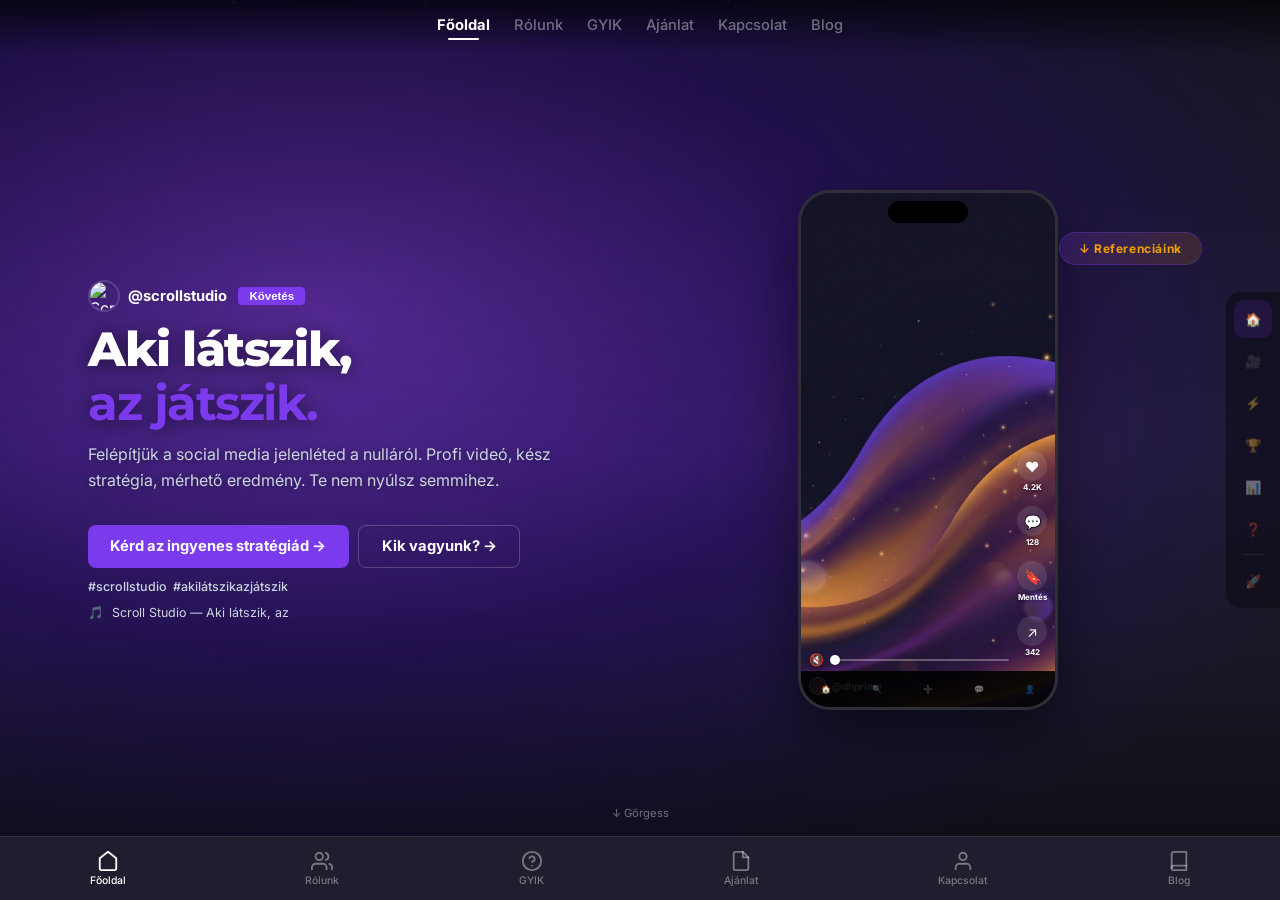
==== commit 4ceca3e3: "Vizuális és kommunikációs finomhangolás - Intenzívebb háttér gradiensek minden slide-on - Fade-in, f" ====
--- a/index.html
+++ b/index.html
@@ -66,7 +66,7 @@
           <p>Felépítjük a social media jelenléted a nulláról. Profi videó, kész stratégia, mérhető eredmény. Te nem nyúlsz semmihez.</p>
         </div>
         <div style="display:flex;gap:0.6rem;margin-top:1rem;flex-wrap:wrap">
-          <a href="/kapcsolat/" class="slide-cta">Egyedi ajánlatot kérek →</a>
+          <a href="/kapcsolat/" class="slide-cta">Kérd az ingyenes stratégiád →</a>
           <a href="/rolunk/" class="slide-cta" style="background:transparent;border:1px solid rgba(255,255,255,0.2)">Kik vagyunk? →</a>
         </div>
         <div class="slide-tags"><span>#scrollstudio</span> <span>#akilátszikazjátszik</span></div>
@@ -96,7 +96,7 @@
           </div>
           <div class="phone-bar"><span class="act">🏠</span><span>🔍</span><span>➕</span><span>💬</span><span>👤</span></div>
         </div>
-        <div style="position:absolute;bottom:12%;left:50%;transform:translateX(-50%);background:rgba(124,58,237,0.15);border:1px solid rgba(124,58,237,0.3);padding:0.4rem 1rem;border-radius:100px;font-size:0.7rem;color:var(--secondary);font-weight:600;letter-spacing:0.05em">↓ Referenciáink</div>
+        <div class="ref-badge" style="position:absolute;top:8%;right:-10px;background:linear-gradient(135deg,rgba(124,58,237,0.2),rgba(245,158,11,0.15));border:1px solid rgba(124,58,237,0.3);padding:0.5rem 1.2rem;border-radius:100px;font-size:0.75rem;color:var(--secondary);font-weight:700;letter-spacing:0.05em;animation:floatBadge 3s ease-in-out infinite;backdrop-filter:blur(10px)">↓ Referenciáink</div>
       </div>
     </div>
     <div class="scroll-hint"><span>↓ Görgess</span></div>
@@ -110,7 +110,7 @@
         <div class="author"><img src="/assets/logo.png" alt="Scroll Studio" class="author-logo"><span class="author-name">@scrollstudio</span></div>
         <div class="slide-text">
           <h2>Minden, ami a<br><span class="hl">social media sikerhez kell.</span></h2>
-          <p>Teljes körű social media szolgáltatás — a stratégiától a tartalomgyártáson át az analitikáig. Instagram, TikTok, YouTube, Facebook, LinkedIn.</p>
+          <p>Egy kézben: stratégia, tartalomgyártás, analitika. Instagram, TikTok, YouTube, Facebook, LinkedIn — a te iparágadra szabva.</p>
         </div>
         <div class="svc-row">
           <div class="svc-card"><span class="icon">🎥</span><h4>Social Media Tartalomgyártás</h4><p>Havi content calendar, posztok + grafikák, közösségkezelés, havi riport.</p></div>
@@ -137,7 +137,7 @@
           <div class="step-row"><div class="step-num">3</div><div><h4>Gyártás</h4><p>A kreativ csapatunk legyártja a tartalmakat — neked nem kell semmihez nyúlnod.</p></div></div>
           <div class="step-row"><div class="step-num">4</div><div><h4>Mérés & Optimalizáció</h4><p>Havi riportban mutatjuk az eredményeket és finomítjuk a stratégiát.</p></div></div>
         </div>
-        <a href="/kapcsolat/" class="slide-cta">Kérek ajánlatot →</a>
+        <a href="/kapcsolat/" class="slide-cta">Foglald le az ingyenes konzultációd →</a>
       </div>
       <div class="visual-col">
         <div class="phone-glow"></div>
@@ -217,7 +217,7 @@
     <div class="slide-content single-col">
       <div class="text-col">
         <div class="author"><img src="/assets/logo.png" alt="Scroll Studio" class="author-logo"><span class="author-name">@scrollstudio</span></div>
-        <div class="slide-text"><h2>A számok<br><span class="hl">magukért beszélnek.</span></h2></div>
+        <div class="slide-text"><h2>A számok<br><span class="hl">magukért beszélnek.</span></h2><p>Valós eredmények, valós ügyfelektől.</p></div>
         <div class="stats-row">
           <div class="stat-box"><div class="num" data-target="12" data-suffix="+">0</div><div class="label">Elégedett ügyfél</div></div>
           <div class="stat-box"><div class="num" data-target="968" data-suffix="+">0</div><div class="label">Elkészített tartalom</div></div>
@@ -269,11 +269,11 @@
         <div class="author"><img src="/assets/logo.png" alt="Scroll Studio" class="author-logo"><span class="author-name">@scrollstudio</span></div>
         <div class="slide-text">
           <h2>Készen állsz,<br><span class="hl">hogy látszódj?</span></h2>
-          <p>Ne hagyd, hogy a konkurencia előzze meg a márkádat. Kérj ingyenes konzultációt!</p>
+          <p>Ne hagyd, hogy a konkurenciád megszerezze azokat az ügyfeleket, akik most téged keresnek.</p>
         </div>
         <div style="display:flex;gap:0.5rem;flex-wrap:wrap;margin-top:0.8rem">
-          <a href="/kapcsolat/" class="slide-cta">Ingyenes konzultáció →</a>
-          <a href="/kapcsolat/" class="slide-cta" style="background:transparent;border:1px solid rgba(255,255,255,0.2)">Megértjük a helyzetedet és egyedi megoldást javaslunk</a>
+          <a href="/kapcsolat/" class="slide-cta">Foglald le a helyed — havi 3 új ügyfelet fogadunk →</a>
+          <a href="/kapcsolat/" class="slide-cta" style="background:transparent;border:1px solid rgba(255,255,255,0.2)">Személyre szabott tervet kérek</a>
         </div>
         <div class="slide-tags"><span>#akilátszikazjátszik</span></div>
         <div class="slide-music">🎵 <div class="marquee"><span>Scroll Studio — Aki látszik, az játszik. ✨</span></div></div>
--- a/style.css
+++ b/style.css
@@ -28,15 +28,15 @@
 .slide-bg::after { content: ''; position: absolute; inset: 0; background: linear-gradient(to top, rgba(0,0,0,0.6) 0%, rgba(0,0,0,0.15) 30%, transparent 50%, rgba(0,0,0,0.3) 100%); }
 
 /* Backgrounds */
-.slide--hero .slide-bg    { background: radial-gradient(ellipse at 25% 35%, #3b1a6e 0%, #1E1E2E 50%, #1a1a2a 100%); }
-.slide--svc .slide-bg     { background: radial-gradient(ellipse at 75% 55%, #2a1560 0%, #1E1E2E 55%); }
-.slide--how .slide-bg     { background: radial-gradient(ellipse at 50% 25%, #3d2800 0%, #1E1E2E 55%); }
-.slide--refs .slide-bg    { background: radial-gradient(ellipse at 25% 65%, #1a2845 0%, #1E1E2E 55%); }
-.slide--stats .slide-bg   { background: radial-gradient(ellipse at 65% 45%, #35185e 0%, #1E1E2E 55%); }
+.slide--hero .slide-bg    { background: radial-gradient(ellipse at 25% 35%, #5b2d9e 0%, #2a1560 40%, #1E1E2E 80%); }
+.slide--svc .slide-bg     { background: radial-gradient(ellipse at 75% 55%, #4a1d8e 0%, #1E1E2E 60%); }
+.slide--how .slide-bg     { background: radial-gradient(ellipse at 50% 25%, #5a3800 0%, #1E1E2E 60%); }
+.slide--refs .slide-bg    { background: radial-gradient(ellipse at 25% 65%, #2a3d6e 0%, #1E1E2E 60%); }
+.slide--stats .slide-bg   { background: radial-gradient(ellipse at 65% 45%, #4a2080 0%, #1E1E2E 60%); }
 .slide--cfg .slide-bg     { background: radial-gradient(ellipse at 40% 50%, #1c1c40 0%, #1E1E2E 55%); }
 .slide--contact .slide-bg { background: radial-gradient(ellipse at 55% 45%, #3a1a00 0%, #1E1E2E 55%); }
-.slide--faq .slide-bg     { background: radial-gradient(ellipse at 35% 55%, #2a1845 0%, #1E1E2E 55%); }
-.slide--cta .slide-bg     { background: radial-gradient(ellipse at 50% 50%, #2e1260 0%, #1E1E2E 60%); }
+.slide--faq .slide-bg     { background: radial-gradient(ellipse at 35% 55%, #3a2060 0%, #1E1E2E 60%); }
+.slide--cta .slide-bg     { background: radial-gradient(ellipse at 50% 50%, #4a1d8e 0%, #1E1E2E 65%); }
 
 /* SVG illustrations */
 .slide-svg { position: absolute; z-index: 0; opacity: 0.12; pointer-events: none; }
@@ -209,13 +209,14 @@
 /* Glow behind phone */
 .phone-glow {
   position: absolute;
-  width: 300px; height: 300px;
+  width: 350px; height: 350px;
   border-radius: 50%;
-  background: radial-gradient(circle, rgba(124,58,237,0.08) 0%, transparent 70%);
+  background: radial-gradient(circle, rgba(124,58,237,0.15) 0%, rgba(245,158,11,0.05) 50%, transparent 70%);
   top: 50%; left: 50%;
   transform: translate(-50%, -50%);
   z-index: -1;
-  filter: blur(40px);
+  filter: blur(50px);
+  animation: pulseGlow 4s ease-in-out infinite;
 }
 
 .slide-content .visual-col { display: flex; align-items: center; justify-content: center; position: relative; }
@@ -294,6 +295,38 @@
 .scroll-hint { position: absolute; bottom: 5rem; left: 50%; transform: translateX(-50%); z-index: 3; display: flex; flex-direction: column; align-items: center; gap: 0.2rem; animation: bounce 2s infinite; }
 .scroll-hint span { font-size: 0.7rem; color: var(--text-dim); }
 @keyframes bounce { 0%,100%{transform:translateX(-50%) translateY(0)} 50%{transform:translateX(-50%) translateY(6px)} }
+
+/* Slide content animations */
+@keyframes fadeInUp { from { opacity: 0; transform: translateY(30px); } to { opacity: 1; transform: translateY(0); } }
+@keyframes fadeInLeft { from { opacity: 0; transform: translateX(-30px); } to { opacity: 1; transform: translateX(0); } }
+@keyframes fadeInRight { from { opacity: 0; transform: translateX(30px); } to { opacity: 1; transform: translateX(0); } }
+@keyframes fadeInScale { from { opacity: 0; transform: scale(0.9); } to { opacity: 1; transform: scale(1); } }
+@keyframes pulseGlow { 0%,100% { box-shadow: 0 0 20px rgba(124,58,237,0.2); } 50% { box-shadow: 0 0 40px rgba(124,58,237,0.4); } }
+@keyframes shimmer { 0% { background-position: -200% center; } 100% { background-position: 200% center; } }
+@keyframes floatBadge { 0%,100% { transform: translateY(0); } 50% { transform: translateY(-6px); } }
+
+.slide .slide-text { animation: fadeInUp 0.8s ease both; }
+.slide .svc-card { animation: fadeInScale 0.6s ease both; }
+.slide .svc-card:nth-child(1) { animation-delay: 0.1s; }
+.slide .svc-card:nth-child(2) { animation-delay: 0.2s; }
+.slide .svc-card:nth-child(3) { animation-delay: 0.3s; }
+.slide .ref-card { animation: fadeInUp 0.5s ease both; }
+.slide .ref-card:nth-child(1) { animation-delay: 0.1s; }
+.slide .ref-card:nth-child(2) { animation-delay: 0.2s; }
+.slide .ref-card:nth-child(3) { animation-delay: 0.3s; }
+.slide .step-row { animation: fadeInLeft 0.5s ease both; }
+.slide .step-row:nth-child(1) { animation-delay: 0.1s; }
+.slide .step-row:nth-child(2) { animation-delay: 0.2s; }
+.slide .step-row:nth-child(3) { animation-delay: 0.3s; }
+.slide .step-row:nth-child(4) { animation-delay: 0.4s; }
+.slide .step-row:nth-child(5) { animation-delay: 0.5s; }
+.slide .stat-box { animation: fadeInScale 0.6s ease both; }
+.slide .stat-box:nth-child(1) { animation-delay: 0.1s; }
+.slide .stat-box:nth-child(2) { animation-delay: 0.25s; }
+.slide .stat-box:nth-child(3) { animation-delay: 0.4s; }
+.slide .stat-box:nth-child(4) { animation-delay: 0.55s; }
+.slide .visual-col { animation: fadeInRight 0.8s ease both; animation-delay: 0.2s; }
+.slide-cta { animation: pulseGlow 3s ease-in-out infinite; transition: all 0.3s; }
 
 /* Configurator */
 .cfg-content { position: relative; z-index: 2; padding: 3.5rem 3.5rem 9rem; width: 100%; max-width: 900px; margin: 0 auto; overflow-y: auto; max-height: none; scrollbar-width: none; }
@@ -416,3 +449,6 @@
   .side-ribbons { display: none; }
 }
 @media (max-width: 480px) { .opts, .tones, .strats, .fg { grid-template-columns: 1fr; } .right-nav { display: none; } }
+
+/* Footer — no snap */
+footer { scroll-snap-align: none !important; min-height: auto !important; height: auto !important; }
